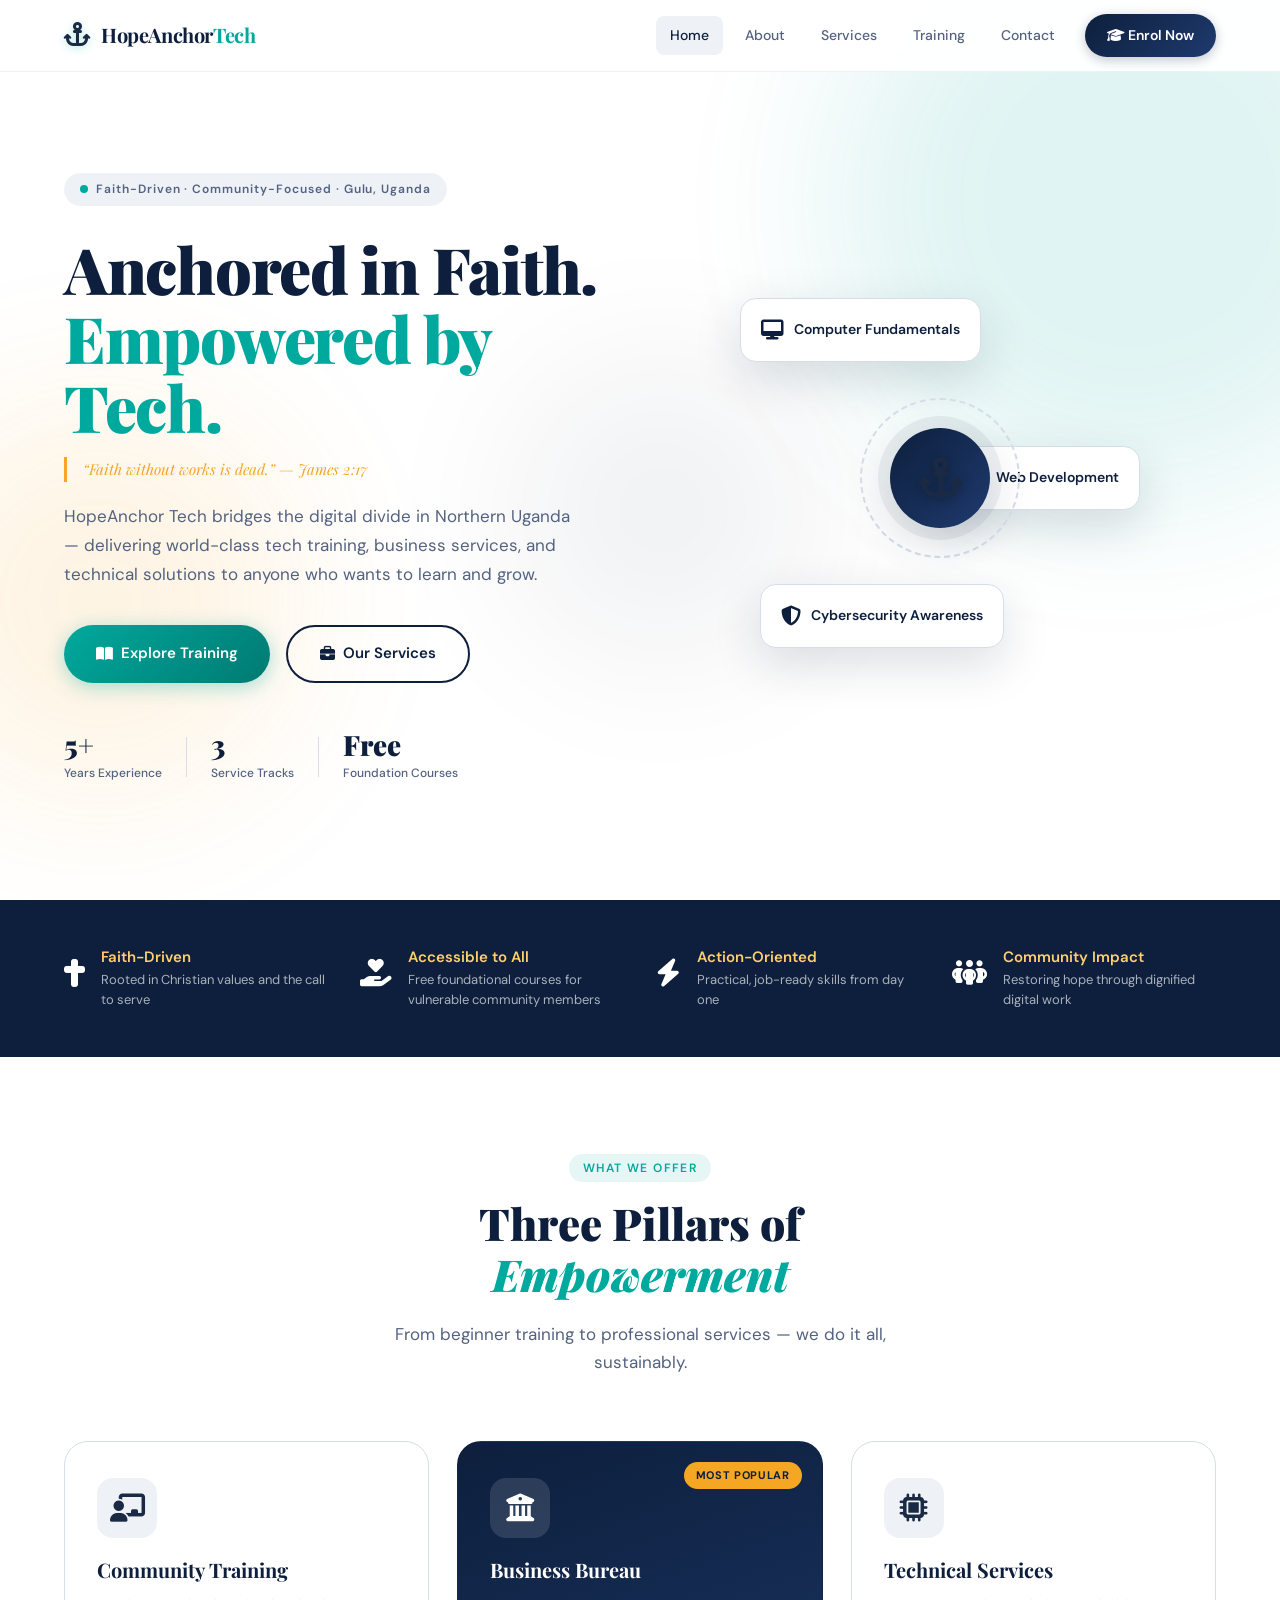
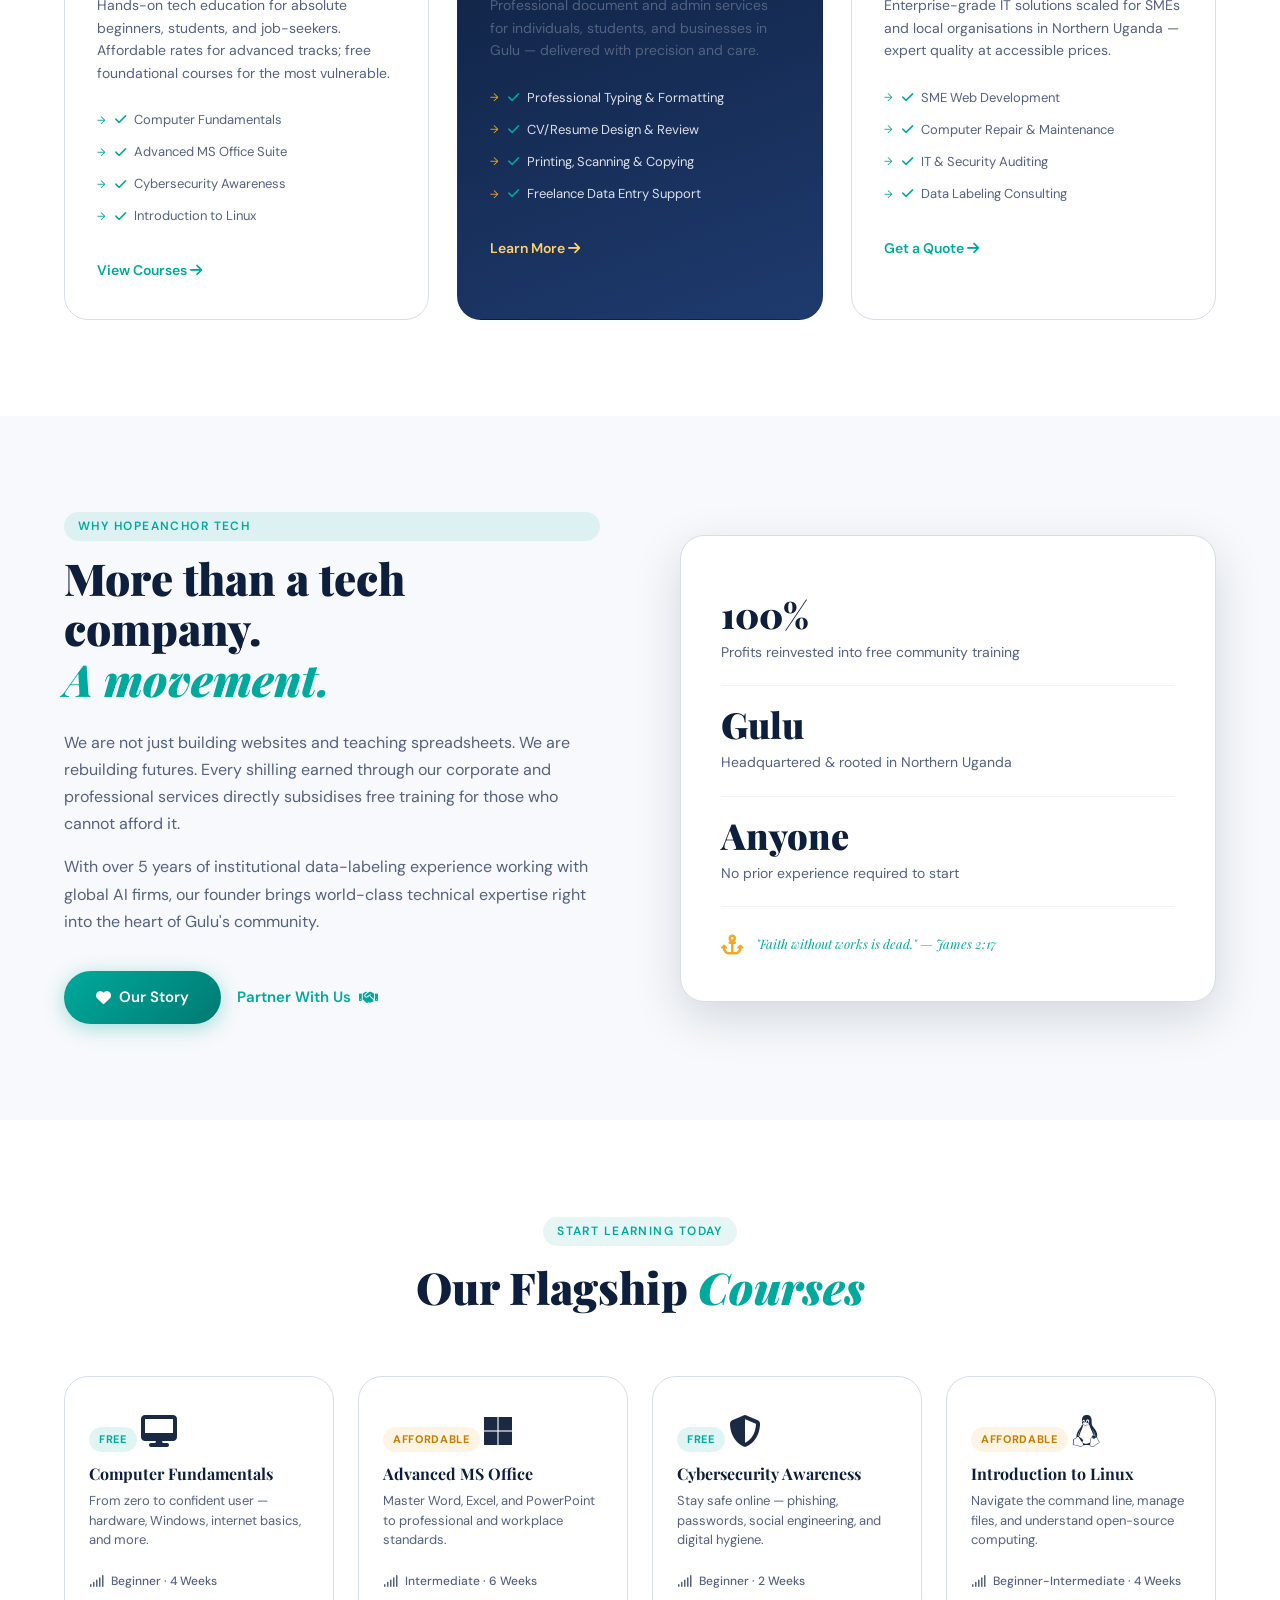
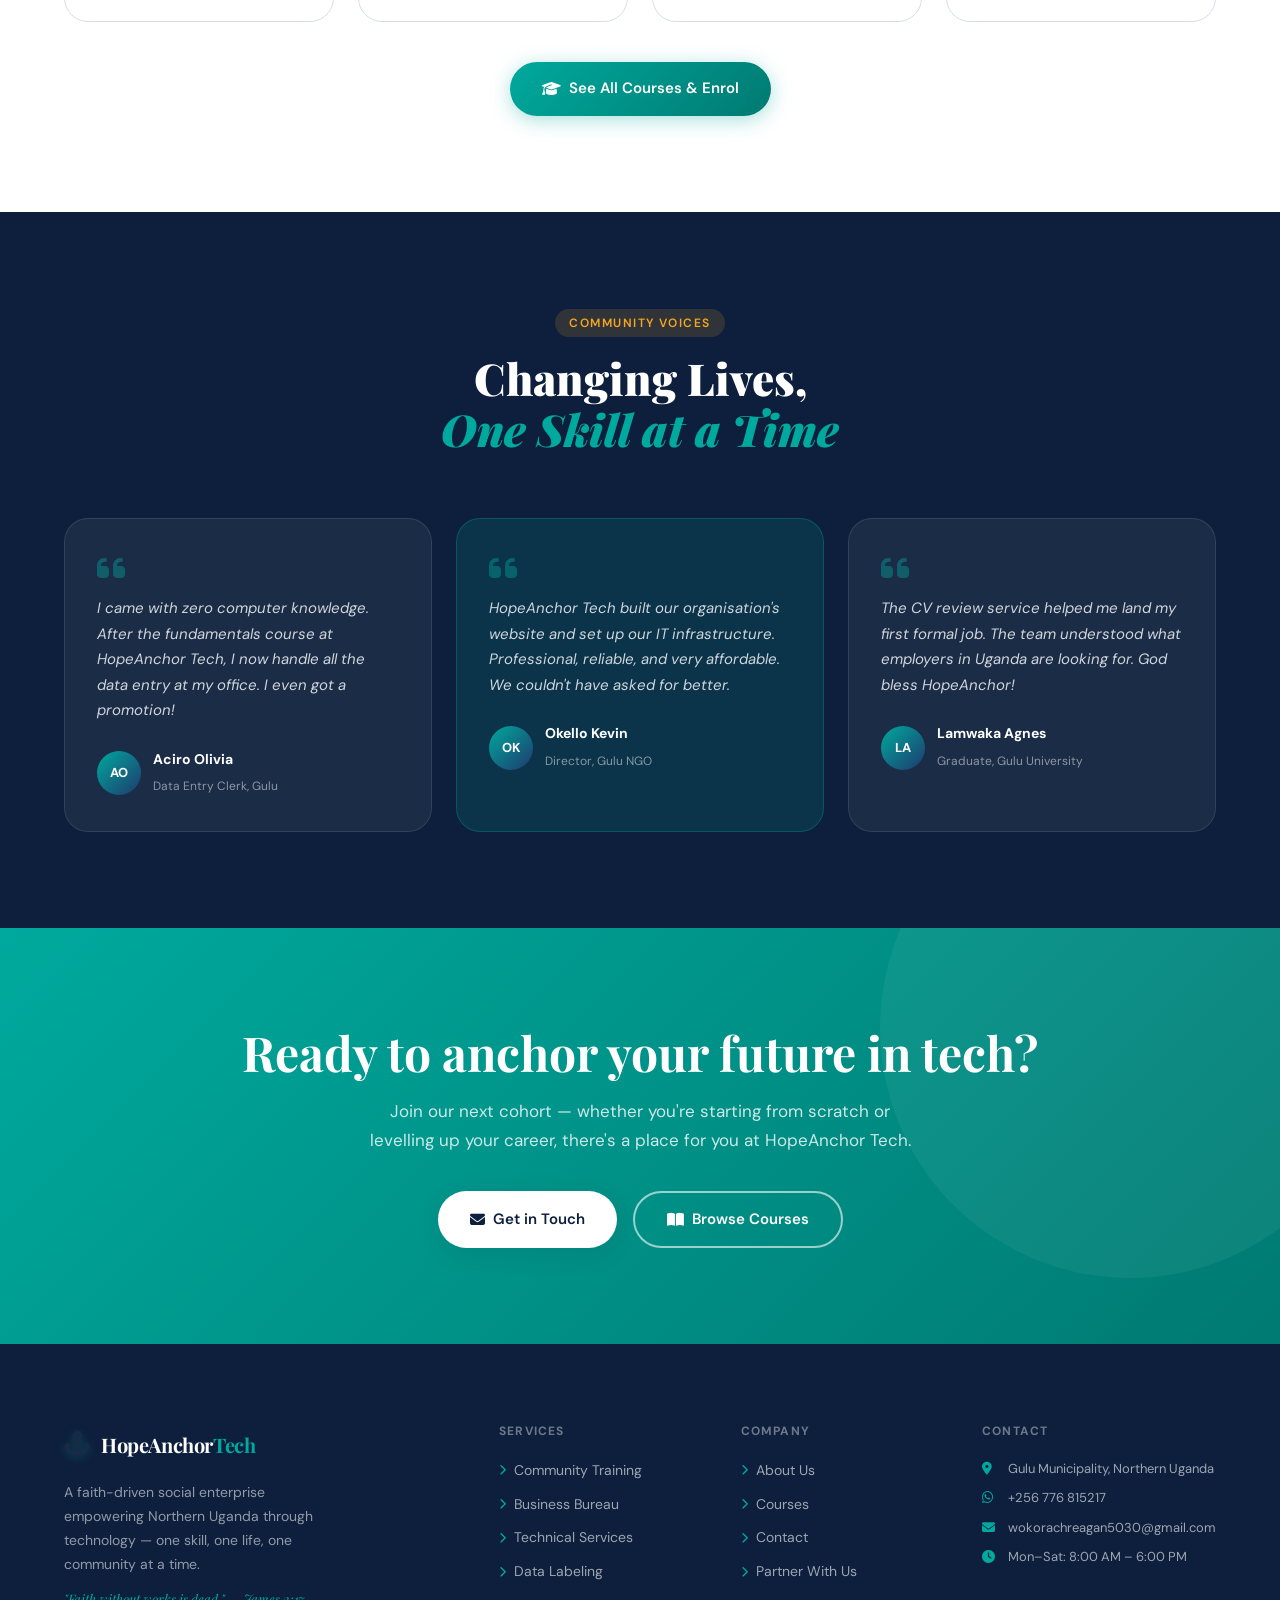
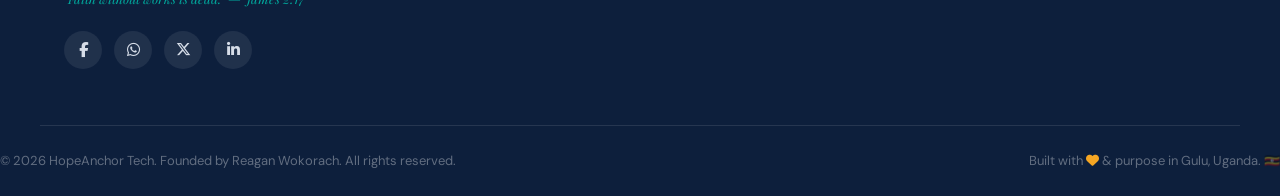
==== index.html @ ab6afd74 "Minor fixes" ====
<!DOCTYPE html>
<html lang="en">
<head>
  <meta charset="UTF-8" />
  <meta name="viewport" content="width=device-width, initial-scale=1.0" />
  <title>HopeAnchor Tech — Empowering Gulu Through Technology</title>
  <meta name="description" content="HopeAnchor Tech is a faith-driven social enterprise in Gulu, Uganda, providing affordable tech training, business bureau services, and technical solutions to empower the community." />
  <link rel="icon" type="image/svg+xml" href="favicon.svg" />
  <link rel="canonical" href="https://hopeanchortech.netlify.app/" />
  <meta property="og:type" content="website" />
  <meta property="og:url" content="https://hopeanchortech.netlify.app/" />
  <meta property="og:title" content="HopeAnchor Tech — Empowering Gulu Through Technology" />
  <meta property="og:description" content="HopeAnchor Tech is a faith-driven social enterprise in Gulu, Uganda, providing tech training, business services, and technical solutions to empower the community." />
  <meta property="og:site_name" content="HopeAnchor Tech" />
  <meta property="og:locale" content="en_UG" />
  <meta name="twitter:card" content="summary" />
  <meta name="twitter:title" content="HopeAnchor Tech — Empowering Gulu Through Technology" />
  <meta name="twitter:description" content="HopeAnchor Tech is a faith-driven social enterprise in Gulu, Uganda, providing tech training, business services, and technical solutions to empower the community." />
  <meta name="theme-color" content="#0D1F3C" />
  <link rel="preconnect" href="https://fonts.googleapis.com" />
  <link rel="preconnect" href="https://fonts.gstatic.com" crossorigin />
  <link href="https://fonts.googleapis.com/css2?family=Playfair+Display:wght@700;900&family=DM+Sans:ital,wght@0,300;0,400;0,500;0,600;1,400&display=swap" rel="stylesheet" />
  <link rel="stylesheet" href="https://cdnjs.cloudflare.com/ajax/libs/font-awesome/6.5.0/css/all.min.css" crossorigin="anonymous" />
  <link rel="stylesheet" href="style.css" />
</head>
<body>

  <!-- ============ NAVBAR ============ -->
  <header class="navbar" id="navbar">
    <div class="nav-container">
      <a href="index.html" class="nav-logo">
        <span class="logo-anchor"><i class="fa-solid fa-anchor"></i></span>
        <span class="logo-text">HopeAnchor<span class="logo-accent">Tech</span></span>
      </a>
      <nav class="nav-links" id="navLinks">
        <a href="index.html" class="nav-link active">Home</a>
        <a href="about.html" class="nav-link">About</a>
        <a href="services.html" class="nav-link">Services</a>
        <a href="training.html" class="nav-link">Training</a>
        <a href="contact.html" class="nav-link">Contact</a>
        <a href="contact.html" class="nav-cta"><i class="fa-solid fa-graduation-cap"></i> Enrol Now</a>
      </nav>
      <button class="nav-toggle" id="navToggle" aria-label="Toggle menu">
        <span></span><span></span><span></span>
      </button>
    </div>
  </header>

  <!-- ============ HERO ============ -->
  <section class="hero" id="home">
    <div class="hero-bg-shapes">
      <div class="shape shape-1"></div>
      <div class="shape shape-2"></div>
      <div class="shape shape-3"></div>
    </div>
    <div class="hero-content">
      <div class="hero-badge">
        <span class="badge-dot"></span>
        Faith-Driven · Community-Focused · Gulu, Uganda
      </div>
      <h1 class="hero-title">
        <span class="title-line">Anchored in Faith.</span>
        <span class="title-line accent-line">Empowered by Tech.</span>
      </h1>
      <p class="hero-verse">&ldquo;Faith without works is dead.&rdquo; — James 2:17</p>
      <p class="hero-sub">
        HopeAnchor Tech bridges the digital divide in Northern Uganda — delivering world-class tech training, business services, and technical solutions to anyone who wants to learn and grow.
      </p>
      <div class="hero-actions">
        <a href="training.html" class="btn btn-primary"><i class="fa-solid fa-book-open"></i> Explore Training</a>
        <a href="services.html" class="btn btn-outline"><i class="fa-solid fa-briefcase"></i> Our Services</a>
      </div>
      <div class="hero-stats">
        <div class="stat"><span class="stat-num">5+</span><span class="stat-label">Years Experience</span></div>
        <div class="stat-divider"></div>
        <div class="stat"><span class="stat-num">3</span><span class="stat-label">Service Tracks</span></div>
        <div class="stat-divider"></div>
        <div class="stat"><span class="stat-num">Free</span><span class="stat-label">Foundation Courses</span></div>
      </div>
    </div>
    <div class="hero-visual">
      <div class="hero-card-stack">
        <div class="float-card fc-1">
          <span class="fc-icon"><i class="fa-solid fa-desktop"></i></span>
          <span class="fc-text">Computer Fundamentals</span>
        </div>
        <div class="float-card fc-2">
          <span class="fc-icon"><i class="fa-solid fa-code"></i></span>
          <span class="fc-text">Web Development</span>
        </div>
        <div class="float-card fc-3">
          <span class="fc-icon"><i class="fa-solid fa-shield-halved"></i></span>
          <span class="fc-text">Cybersecurity Awareness</span>
        </div>
        <div class="hero-orbit">
          <div class="orbit-ring"></div>
          <div class="orbit-core">
            <span class="orbit-anchor"><i class="fa-solid fa-anchor"></i></span>
          </div>
        </div>
      </div>
    </div>
  </section>

  <!-- ============ MISSION STRIP ============ -->
  <section class="mission-strip">
    <div class="container">
      <div class="mission-grid">
        <div class="mission-item">
          <span class="mi-icon"><i class="fa-solid fa-cross"></i></span>
          <div>
            <h4>Faith-Driven</h4>
            <p>Rooted in Christian values and the call to serve</p>
          </div>
        </div>
        <div class="mission-item">
          <span class="mi-icon"><i class="fa-solid fa-hand-holding-heart"></i></span>
          <div>
            <h4>Accessible to All</h4>
            <p>Free foundational courses for vulnerable community members</p>
          </div>
        </div>
        <div class="mission-item">
          <span class="mi-icon"><i class="fa-solid fa-bolt"></i></span>
          <div>
            <h4>Action-Oriented</h4>
            <p>Practical, job-ready skills from day one</p>
          </div>
        </div>
        <div class="mission-item">
          <span class="mi-icon"><i class="fa-solid fa-people-group"></i></span>
          <div>
            <h4>Community Impact</h4>
            <p>Restoring hope through dignified digital work</p>
          </div>
        </div>
      </div>
    </div>
  </section>

  <!-- ============ SERVICES OVERVIEW ============ -->
  <section class="section services-overview" id="services">
    <div class="container">
      <div class="section-header">
        <span class="section-tag">What We Offer</span>
        <h2 class="section-title">Three Pillars of<br><em>Empowerment</em></h2>
        <p class="section-sub">From beginner training to professional services — we do it all, sustainably.</p>
      </div>
      <div class="pillars-grid">
        <div class="pillar-card">
          <div class="pillar-icon-wrap">
            <span class="pillar-icon"><i class="fa-solid fa-chalkboard-user"></i></span>
          </div>
          <h3>Community Training</h3>
          <p>Hands-on tech education for absolute beginners, students, and job-seekers. Affordable rates for advanced tracks; free foundational courses for the most vulnerable.</p>
          <ul class="pillar-list">
            <li><i class="fa-solid fa-check"></i> Computer Fundamentals</li>
            <li><i class="fa-solid fa-check"></i> Advanced MS Office Suite</li>
            <li><i class="fa-solid fa-check"></i> Cybersecurity Awareness</li>
            <li><i class="fa-solid fa-check"></i> Introduction to Linux</li>
          </ul>
          <a href="training.html" class="pillar-link">View Courses <i class="fa-solid fa-arrow-right"></i></a>
        </div>
        <div class="pillar-card pillar-featured">
          <div class="pillar-badge">Most Popular</div>
          <div class="pillar-icon-wrap">
            <span class="pillar-icon"><i class="fa-solid fa-building-columns"></i></span>
          </div>
          <h3>Business Bureau</h3>
          <p>Professional document and admin services for individuals, students, and businesses in Gulu — delivered with precision and care.</p>
          <ul class="pillar-list">
            <li><i class="fa-solid fa-check"></i> Professional Typing &amp; Formatting</li>
            <li><i class="fa-solid fa-check"></i> CV/Resume Design &amp; Review</li>
            <li><i class="fa-solid fa-check"></i> Printing, Scanning &amp; Copying</li>
            <li><i class="fa-solid fa-check"></i> Freelance Data Entry Support</li>
          </ul>
          <a href="services.html" class="pillar-link">Learn More <i class="fa-solid fa-arrow-right"></i></a>
        </div>
        <div class="pillar-card">
          <div class="pillar-icon-wrap">
            <span class="pillar-icon"><i class="fa-solid fa-microchip"></i></span>
          </div>
          <h3>Technical Services</h3>
          <p>Enterprise-grade IT solutions scaled for SMEs and local organisations in Northern Uganda — expert quality at accessible prices.</p>
          <ul class="pillar-list">
            <li><i class="fa-solid fa-check"></i> SME Web Development</li>
            <li><i class="fa-solid fa-check"></i> Computer Repair &amp; Maintenance</li>
            <li><i class="fa-solid fa-check"></i> IT &amp; Security Auditing</li>
            <li><i class="fa-solid fa-check"></i> Data Labeling Consulting</li>
          </ul>
          <a href="services.html" class="pillar-link">Get a Quote <i class="fa-solid fa-arrow-right"></i></a>
        </div>
      </div>
    </div>
  </section>

  <!-- ============ WHY US ============ -->
  <section class="section why-us">
    <div class="container why-grid">
      <div class="why-text">
        <span class="section-tag">Why HopeAnchor Tech</span>
        <h2 class="section-title">More than a tech company.<br><em>A movement.</em></h2>
        <p>We are not just building websites and teaching spreadsheets. We are rebuilding futures. Every shilling earned through our corporate and professional services directly subsidises free training for those who cannot afford it.</p>
        <p>With over 5 years of institutional data-labeling experience working with global AI firms, our founder brings world-class technical expertise right into the heart of Gulu's community.</p>
        <div class="why-ctas">
          <a href="about.html" class="btn btn-primary"><i class="fa-solid fa-heart"></i> Our Story</a>
          <a href="contact.html" class="btn btn-ghost">Partner With Us <i class="fa-solid fa-handshake"></i></a>
        </div>
      </div>
      <div class="why-visual">
        <div class="impact-box">
          <div class="impact-item">
            <span class="impact-num">100%</span>
            <span class="impact-desc">Profits reinvested into free community training</span>
          </div>
          <div class="impact-item">
            <span class="impact-num">Gulu</span>
            <span class="impact-desc">Headquartered &amp; rooted in Northern Uganda</span>
          </div>
          <div class="impact-item">
            <span class="impact-num">Anyone</span>
            <span class="impact-desc">No prior experience required to start</span>
          </div>
          <div class="impact-verse">
            <span><i class="fa-solid fa-anchor"></i></span>
            <em>"Faith without works is dead." — James 2:17</em>
          </div>
        </div>
      </div>
    </div>
  </section>

  <!-- ============ TRAINING TEASE ============ -->
  <section class="section training-tease">
    <div class="container">
      <div class="section-header">
        <span class="section-tag">Start Learning Today</span>
        <h2 class="section-title">Our Flagship <em>Courses</em></h2>
      </div>
      <div class="courses-row">
        <div class="course-card">
          <div class="course-tag free">Free</div>
          <span class="course-icon"><i class="fa-solid fa-desktop"></i></span>
          <h4>Computer Fundamentals</h4>
          <p>From zero to confident user — hardware, Windows, internet basics, and more.</p>
          <span class="course-level"><i class="fa-solid fa-signal"></i> Beginner · 4 Weeks</span>
        </div>
        <div class="course-card">
          <div class="course-tag paid">Affordable</div>
          <span class="course-icon"><i class="fa-brands fa-microsoft"></i></span>
          <h4>Advanced MS Office</h4>
          <p>Master Word, Excel, and PowerPoint to professional and workplace standards.</p>
          <span class="course-level"><i class="fa-solid fa-signal"></i> Intermediate · 6 Weeks</span>
        </div>
        <div class="course-card">
          <div class="course-tag free">Free</div>
          <span class="course-icon"><i class="fa-solid fa-shield-halved"></i></span>
          <h4>Cybersecurity Awareness</h4>
          <p>Stay safe online — phishing, passwords, social engineering, and digital hygiene.</p>
          <span class="course-level"><i class="fa-solid fa-signal"></i> Beginner · 2 Weeks</span>
        </div>
        <div class="course-card">
          <div class="course-tag paid">Affordable</div>
          <span class="course-icon"><i class="fa-brands fa-linux"></i></span>
          <h4>Introduction to Linux</h4>
          <p>Navigate the command line, manage files, and understand open-source computing.</p>
          <span class="course-level"><i class="fa-solid fa-signal"></i> Beginner-Intermediate · 4 Weeks</span>
        </div>
      </div>
      <div class="tease-cta">
        <a href="training.html" class="btn btn-primary"><i class="fa-solid fa-graduation-cap"></i> See All Courses &amp; Enrol</a>
      </div>
    </div>
  </section>

  <!-- ============ TESTIMONIALS ============ -->
  <section class="section testimonials">
    <div class="container">
      <div class="section-header">
        <span class="section-tag">Community Voices</span>
        <h2 class="section-title">Changing Lives,<br><em>One Skill at a Time</em></h2>
      </div>
      <div class="testi-grid">
        <div class="testi-card">
          <div class="testi-quote"><i class="fa-solid fa-quote-left"></i></div>
          <p>I came with zero computer knowledge. After the fundamentals course at HopeAnchor Tech, I now handle all the data entry at my office. I even got a promotion!</p>
          <div class="testi-author">
            <div class="testi-avatar">AO</div>
            <div>
              <strong>Aciro Olivia</strong>
              <span>Data Entry Clerk, Gulu</span>
            </div>
          </div>
        </div>
        <div class="testi-card testi-featured">
          <div class="testi-quote"><i class="fa-solid fa-quote-left"></i></div>
          <p>HopeAnchor Tech built our organisation's website and set up our IT infrastructure. Professional, reliable, and very affordable. We couldn't have asked for better.</p>
          <div class="testi-author">
            <div class="testi-avatar">OK</div>
            <div>
              <strong>Okello Kevin</strong>
              <span>Director, Gulu NGO</span>
            </div>
          </div>
        </div>
        <div class="testi-card">
          <div class="testi-quote"><i class="fa-solid fa-quote-left"></i></div>
          <p>The CV review service helped me land my first formal job. The team understood what employers in Uganda are looking for. God bless HopeAnchor!</p>
          <div class="testi-author">
            <div class="testi-avatar">LA</div>
            <div>
              <strong>Lamwaka Agnes</strong>
              <span>Graduate, Gulu University</span>
            </div>
          </div>
        </div>
      </div>
    </div>
  </section>

  <!-- ============ CTA BANNER ============ -->
  <section class="cta-banner">
    <div class="cta-bg-shape"></div>
    <div class="container cta-content">
      <h2>Ready to anchor your future in tech?</h2>
      <p>Join our next cohort — whether you're starting from scratch or levelling up your career, there's a place for you at HopeAnchor Tech.</p>
      <div class="cta-actions">
        <a href="contact.html" class="btn btn-white"><i class="fa-solid fa-envelope"></i> Get in Touch</a>
        <a href="training.html" class="btn btn-outline-white"><i class="fa-solid fa-book-open"></i> Browse Courses</a>
      </div>
    </div>
  </section>

  <!-- ============ FOOTER ============ -->
  <footer class="footer">
    <div class="container footer-grid">
      <div class="footer-brand">
        <a href="index.html" class="nav-logo footer-logo">
          <span class="logo-anchor"><i class="fa-solid fa-anchor"></i></span>
          <span class="logo-text">HopeAnchor<span class="logo-accent">Tech</span></span>
        </a>
        <p>A faith-driven social enterprise empowering Northern Uganda through technology — one skill, one life, one community at a time.</p>
        <p class="footer-verse"><em>"Faith without works is dead." — James 2:17</em></p>
        <div class="footer-socials">
          <a href="#" aria-label="Facebook"><i class="fa-brands fa-facebook-f"></i></a>
          <a href="#" aria-label="WhatsApp"><i class="fa-brands fa-whatsapp"></i></a>
          <a href="#" aria-label="Twitter / X"><i class="fa-brands fa-x-twitter"></i></a>
          <a href="#" aria-label="LinkedIn"><i class="fa-brands fa-linkedin-in"></i></a>
        </div>
      </div>
      <div class="footer-col">
        <h5>Services</h5>
        <ul>
          <li><a href="training.html"><i class="fa-solid fa-chevron-right"></i> Community Training</a></li>
          <li><a href="services.html"><i class="fa-solid fa-chevron-right"></i> Business Bureau</a></li>
          <li><a href="services.html"><i class="fa-solid fa-chevron-right"></i> Technical Services</a></li>
          <li><a href="services.html"><i class="fa-solid fa-chevron-right"></i> Data Labeling</a></li>
        </ul>
      </div>
      <div class="footer-col">
        <h5>Company</h5>
        <ul>
          <li><a href="about.html"><i class="fa-solid fa-chevron-right"></i> About Us</a></li>
          <li><a href="training.html"><i class="fa-solid fa-chevron-right"></i> Courses</a></li>
          <li><a href="contact.html"><i class="fa-solid fa-chevron-right"></i> Contact</a></li>
          <li><a href="contact.html"><i class="fa-solid fa-chevron-right"></i> Partner With Us</a></li>
        </ul>
      </div>
      <div class="footer-col">
        <h5>Contact</h5>
        <ul class="footer-contact">
          <li><i class="fa-solid fa-location-dot"></i> Gulu Municipality, Northern Uganda</li>
          <li><i class="fa-brands fa-whatsapp"></i> +256 776 815217</li>
          <li><i class="fa-solid fa-envelope"></i> wokorachreagan5030@gmail.com</li>
          <li><i class="fa-solid fa-clock"></i> Mon–Sat: 8:00 AM – 6:00 PM</li>
        </ul>
      </div>
    </div>
    <div class="footer-bottom">
      <p>© 2026 HopeAnchor Tech. Founded by Reagan Wokorach. All rights reserved.</p>
      <p>Built with <i class="fa-solid fa-heart" style="color:var(--gold)"></i> &amp; purpose in Gulu, Uganda. 🇺🇬</p>
    </div>
  </footer>

  <script src="script.js"></script>
</body>
</html>
---- style.css ----
/* =========================================================
   HOPEANCHOR TECH — style.css
   Deep Navy Anchor + Gold Hope palette
   Font: Playfair Display (headings) + DM Sans (body)
   ========================================================= */

/* ---- CSS VARIABLES ---- */
:root {
  --navy:      #0D1F3C;
  --navy-mid:  #162D55;
  --navy-soft: #1E3A6E;
  --blue:      #2255A4;
  --teal:      #00A99D;
  --teal-light:#00CFC3;
  --gold:      #F5A623;
  --gold-light:#FFD06B;
  --white:     #FFFFFF;
  --off-white: #F7F9FC;
  --grey-100:  #EEF2F7;
  --grey-200:  #D6DDE8;
  --grey-400:  #8A99B0;
  --grey-700:  #3E5070;
  --text:      #1A2A45;
  --text-light:#536280;

  --font-display: 'Playfair Display', Georgia, serif;
  --font-body:    'DM Sans', system-ui, sans-serif;

  --radius-sm: 8px;
  --radius-md: 16px;
  --radius-lg: 24px;
  --radius-xl: 40px;

  --shadow-sm:  0 2px 8px rgba(13,31,60,.07);
  --shadow-md:  0 6px 24px rgba(13,31,60,.10);
  --shadow-lg:  0 16px 48px rgba(13,31,60,.15);
  --shadow-xl:  0 32px 80px rgba(13,31,60,.18);

  --transition: 0.28s cubic-bezier(.4,0,.2,1);
  --nav-h: 72px;
}

/* ---- RESET & BASE ---- */
*, *::before, *::after { box-sizing: border-box; margin: 0; padding: 0; }

html {
  scroll-behavior: smooth;
  -webkit-text-size-adjust: 100%;
}

body {
  font-family: var(--font-body);
  font-size: 16px;
  line-height: 1.7;
  color: var(--text);
  background: var(--white);
  overflow-x: hidden;
}

img { max-width: 100%; display: block; }
a { color: inherit; text-decoration: none; }
ul { list-style: none; }
button { cursor: pointer; border: none; background: none; }

/* ---- TYPOGRAPHY ---- */
h1, h2, h3, h4, h5, h6 {
  font-family: var(--font-display);
  font-weight: 700;
  line-height: 1.2;
  color: var(--navy);
}

em { font-style: italic; color: var(--teal); }

/* ---- CONTAINER ---- */
.container {
  width: 100%;
  max-width: 1200px;
  margin: 0 auto;
  padding: 0 24px;
}

/* ---- SECTION ---- */
.section {
  padding: 96px 0;
}

.section-header {
  text-align: center;
  max-width: 640px;
  margin: 0 auto 64px;
}

.section-tag {
  display: inline-block;
  font-family: var(--font-body);
  font-size: 12px;
  font-weight: 600;
  letter-spacing: 0.12em;
  text-transform: uppercase;
  color: var(--teal);
  background: rgba(0,169,157,.1);
  padding: 4px 14px;
  border-radius: 99px;
  margin-bottom: 16px;
}

.section-title {
  font-size: clamp(28px, 4vw, 44px);
  font-weight: 900;
  line-height: 1.15;
  margin-bottom: 20px;
}

.section-sub {
  color: var(--text-light);
  font-size: 17px;
  max-width: 520px;
  margin: 0 auto;
}

/* ---- BUTTONS ---- */
.btn {
  display: inline-flex;
  align-items: center;
  justify-content: center;
  gap: 8px;
  font-family: var(--font-body);
  font-size: 15px;
  font-weight: 600;
  border-radius: var(--radius-xl);
  padding: 14px 32px;
  transition: var(--transition);
  white-space: nowrap;
  cursor: pointer;
}

.btn-primary {
  background: linear-gradient(135deg, var(--teal), #007A72);
  color: var(--white);
  box-shadow: 0 4px 20px rgba(0,169,157,.35);
}
.btn-primary:hover {
  transform: translateY(-2px);
  box-shadow: 0 8px 30px rgba(0,169,157,.45);
  background: linear-gradient(135deg, var(--teal-light), var(--teal));
}

.btn-outline {
  border: 2px solid var(--navy);
  color: var(--navy);
  background: transparent;
}
.btn-outline:hover {
  background: var(--navy);
  color: var(--white);
  transform: translateY(-2px);
}

.btn-ghost {
  color: var(--teal);
  font-weight: 600;
  padding-left: 0;
  padding-right: 0;
}
.btn-ghost:hover { color: var(--navy); }

.btn-white {
  background: var(--white);
  color: var(--navy);
  box-shadow: var(--shadow-md);
}
.btn-white:hover {
  transform: translateY(-2px);
  box-shadow: var(--shadow-lg);
}

.btn-outline-white {
  border: 2px solid rgba(255,255,255,.6);
  color: var(--white);
  background: transparent;
}
.btn-outline-white:hover {
  background: rgba(255,255,255,.15);
  border-color: white;
}

.btn-full { width: 100%; }

/* ============================================================
   NAVBAR
   ============================================================ */
.navbar {
  position: fixed;
  top: 0;
  left: 0;
  width: 100%;
  z-index: 1000;
  height: var(--nav-h);
  display: flex;
  align-items: center;
  background: rgba(255,255,255,.95);
  backdrop-filter: blur(12px);
  -webkit-backdrop-filter: blur(12px);
  border-bottom: 1px solid var(--grey-100);
  transition: box-shadow var(--transition);
}

.navbar.scrolled {
  box-shadow: var(--shadow-md);
}

.nav-container {
  width: 100%;
  max-width: 1200px;
  margin: 0 auto;
  padding: 0 24px;
  display: flex;
  align-items: center;
  justify-content: space-between;
}

.nav-logo {
  display: flex;
  align-items: center;
  gap: 10px;
  text-decoration: none;
}

.logo-anchor {
  font-size: 24px;
  filter: drop-shadow(0 2px 4px rgba(0,169,157,.3));
}

.logo-text {
  font-family: var(--font-display);
  font-size: 20px;
  font-weight: 700;
  color: var(--navy);
  letter-spacing: -0.02em;
}

.logo-accent { color: var(--teal); }

.nav-links {
  display: flex;
  align-items: center;
  gap: 8px;
}

.nav-link {
  font-size: 14px;
  font-weight: 500;
  color: var(--text-light);
  padding: 8px 14px;
  border-radius: var(--radius-sm);
  transition: var(--transition);
}
.nav-link:hover, .nav-link.active {
  color: var(--navy);
  background: var(--grey-100);
}

.nav-cta {
  font-size: 14px;
  font-weight: 600;
  color: var(--white);
  background: linear-gradient(135deg, var(--navy), var(--navy-soft));
  padding: 10px 22px;
  border-radius: var(--radius-xl);
  margin-left: 8px;
  transition: var(--transition);
  box-shadow: 0 3px 12px rgba(13,31,60,.25);
}
.nav-cta:hover {
  background: linear-gradient(135deg, var(--navy-soft), var(--blue));
  transform: translateY(-1px);
  box-shadow: 0 6px 20px rgba(13,31,60,.3);
}

.nav-toggle {
  display: none;
  flex-direction: column;
  gap: 5px;
  padding: 8px;
  border-radius: var(--radius-sm);
}
.nav-toggle span {
  display: block;
  width: 24px;
  height: 2px;
  background: var(--navy);
  border-radius: 2px;
  transition: var(--transition);
}
.nav-toggle.open span:nth-child(1) { transform: translateY(7px) rotate(45deg); }
.nav-toggle.open span:nth-child(2) { opacity: 0; transform: scaleX(0); }
.nav-toggle.open span:nth-child(3) { transform: translateY(-7px) rotate(-45deg); }

/* ============================================================
   HERO
   ============================================================ */
.hero {
  min-height: 100vh;
  display: grid;
  grid-template-columns: 1fr 1fr;
  align-items: center;
  gap: 48px;
  padding: calc(var(--nav-h) + 64px) 0 80px;
  max-width: 1200px;
  margin: 0 auto;
  padding-left: 24px;
  padding-right: 24px;
  position: relative;
}

.hero-bg-shapes {
  position: fixed;
  inset: 0;
  pointer-events: none;
  z-index: -1;
  overflow: hidden;
}

.shape {
  position: absolute;
  border-radius: 50%;
  filter: blur(80px);
  opacity: 0.12;
}
.shape-1 {
  width: 600px; height: 600px;
  background: var(--teal);
  top: -100px; right: -150px;
}
.shape-2 {
  width: 400px; height: 400px;
  background: var(--gold);
  bottom: 100px; left: -100px;
}
.shape-3 {
  width: 300px; height: 300px;
  background: var(--navy);
  top: 40%; left: 40%;
  opacity: 0.06;
}

.hero-badge {
  display: inline-flex;
  align-items: center;
  gap: 8px;
  font-size: 12px;
  font-weight: 600;
  letter-spacing: 0.08em;
  color: var(--text-light);
  background: var(--grey-100);
  padding: 6px 16px;
  border-radius: 99px;
  margin-bottom: 28px;
}

.badge-dot {
  width: 8px;
  height: 8px;
  background: var(--teal);
  border-radius: 50%;
  animation: pulse 2s infinite;
}

@keyframes pulse {
  0%, 100% { opacity: 1; transform: scale(1); }
  50% { opacity: 0.5; transform: scale(0.85); }
}

.hero-title {
  font-size: clamp(36px, 5vw, 64px);
  font-weight: 900;
  line-height: 1.08;
  letter-spacing: -0.02em;
  margin-bottom: 16px;
}

.title-line { display: block; }
.accent-line { color: var(--teal); }

.hero-verse {
  font-family: var(--font-display);
  font-style: italic;
  font-size: 15px;
  color: var(--gold);
  margin-bottom: 20px;
  padding-left: 16px;
  border-left: 3px solid var(--gold);
}

.hero-sub {
  font-size: 17px;
  color: var(--text-light);
  line-height: 1.7;
  margin-bottom: 36px;
  max-width: 520px;
}

.hero-actions {
  display: flex;
  gap: 16px;
  flex-wrap: wrap;
  margin-bottom: 48px;
}

.hero-stats {
  display: flex;
  align-items: center;
  gap: 24px;
}

.stat { display: flex; flex-direction: column; }
.stat-num {
  font-family: var(--font-display);
  font-size: 28px;
  font-weight: 900;
  color: var(--navy);
  line-height: 1;
}
.stat-label {
  font-size: 12px;
  color: var(--text-light);
  font-weight: 500;
  margin-top: 4px;
}
.stat-divider {
  width: 1px;
  height: 40px;
  background: var(--grey-200);
}

/* Hero visual */
.hero-visual {
  display: flex;
  justify-content: center;
  align-items: center;
}

.hero-card-stack {
  position: relative;
  width: 400px;
  height: 400px;
}

.float-card {
  position: absolute;
  display: flex;
  align-items: center;
  gap: 10px;
  background: var(--white);
  border: 1px solid var(--grey-200);
  padding: 14px 20px;
  border-radius: var(--radius-md);
  box-shadow: var(--shadow-lg);
  font-size: 14px;
  font-weight: 600;
  color: var(--navy);
  white-space: nowrap;
  animation: float 4s ease-in-out infinite;
}
.fc-icon { font-size: 20px; }
.fc-1 { top: 20px;  left: 0;   animation-delay: 0s; }
.fc-2 { top: 50%;   right: 0;  transform: translateY(-50%); animation-delay: 1.3s; }
.fc-3 { bottom: 30px; left: 20px; animation-delay: 2.6s; }

@keyframes float {
  0%, 100% { transform: translateY(0); }
  50% { transform: translateY(-10px); }
}
.fc-2 {
  animation: float2 4s ease-in-out infinite;
  animation-delay: 1.3s;
}
@keyframes float2 {
  0%, 100% { transform: translateY(-50%); }
  50% { transform: translateY(calc(-50% - 10px)); }
}

.hero-orbit {
  position: absolute;
  top: 50%; left: 50%;
  transform: translate(-50%, -50%);
}

.orbit-ring {
  width: 160px;
  height: 160px;
  border: 2px dashed var(--grey-200);
  border-radius: 50%;
  animation: spin 20s linear infinite;
}

@keyframes spin { to { transform: rotate(360deg); } }

.orbit-core {
  position: absolute;
  top: 50%; left: 50%;
  transform: translate(-50%, -50%);
  width: 100px;
  height: 100px;
  background: linear-gradient(135deg, var(--navy), var(--navy-soft));
  border-radius: 50%;
  display: flex;
  align-items: center;
  justify-content: center;
  box-shadow: 0 0 0 12px rgba(13,31,60,.06), var(--shadow-lg);
}

.orbit-anchor {
  font-size: 40px;
  filter: drop-shadow(0 2px 6px rgba(0,0,0,.3));
}

/* ============================================================
   MISSION STRIP
   ============================================================ */
.mission-strip {
  background: var(--navy);
  padding: 48px 0;
}

.mission-grid {
  display: grid;
  grid-template-columns: repeat(4, 1fr);
  gap: 32px;
}

.mission-item {
  display: flex;
  align-items: flex-start;
  gap: 16px;
  color: var(--white);
}

.mi-icon {
  font-size: 28px;
  flex-shrink: 0;
  margin-top: 2px;
}

.mission-item h4 {
  font-family: var(--font-body);
  font-size: 15px;
  font-weight: 600;
  color: var(--gold-light);
  margin-bottom: 4px;
}

.mission-item p {
  font-size: 13px;
  color: rgba(255,255,255,.65);
  line-height: 1.5;
}

/* ============================================================
   PILLARS / SERVICE CARDS
   ============================================================ */
.pillars-grid {
  display: grid;
  grid-template-columns: repeat(3, 1fr);
  gap: 28px;
}

.pillar-card {
  background: var(--white);
  border: 1px solid var(--grey-200);
  border-radius: var(--radius-lg);
  padding: 36px 32px;
  transition: var(--transition);
  position: relative;
  overflow: hidden;
}

.pillar-card::before {
  content: '';
  position: absolute;
  bottom: 0; left: 0; right: 0;
  height: 3px;
  background: linear-gradient(90deg, var(--teal), var(--teal-light));
  transform: scaleX(0);
  transition: var(--transition);
}

.pillar-card:hover {
  transform: translateY(-6px);
  box-shadow: var(--shadow-xl);
  border-color: transparent;
}
.pillar-card:hover::before { transform: scaleX(1); }

.pillar-featured {
  background: linear-gradient(160deg, var(--navy) 0%, var(--navy-soft) 100%);
  border-color: transparent;
  color: var(--white);
}
.pillar-featured::before {
  background: linear-gradient(90deg, var(--gold), var(--gold-light));
}
.pillar-featured h3 { color: var(--white); }
.pillar-featured p { color: rgba(255,255,255,.75); }
.pillar-featured .pillar-list li { color: rgba(255,255,255,.85); }
.pillar-featured .pillar-list li::before { color: var(--gold); }

.pillar-badge {
  position: absolute;
  top: 20px; right: 20px;
  background: var(--gold);
  color: var(--navy);
  font-size: 11px;
  font-weight: 700;
  letter-spacing: 0.06em;
  padding: 4px 12px;
  border-radius: 99px;
  text-transform: uppercase;
}

.pillar-icon-wrap {
  width: 60px;
  height: 60px;
  background: var(--grey-100);
  border-radius: var(--radius-md);
  display: flex;
  align-items: center;
  justify-content: center;
  margin-bottom: 20px;
  font-size: 28px;
}
.pillar-featured .pillar-icon-wrap {
  background: rgba(255,255,255,.12);
}

.pillar-card h3 {
  font-size: 20px;
  margin-bottom: 12px;
}

.pillar-card p {
  font-size: 14px;
  color: var(--text-light);
  margin-bottom: 20px;
  line-height: 1.6;
}

.pillar-list {
  margin-bottom: 24px;
}
.pillar-list li {
  font-size: 13px;
  color: var(--text-light);
  padding: 5px 0;
  padding-left: 18px;
  position: relative;
}
.pillar-list li::before {
  content: '→';
  position: absolute;
  left: 0;
  color: var(--teal);
  font-size: 11px;
}

.pillar-link {
  font-size: 14px;
  font-weight: 600;
  color: var(--teal);
  transition: var(--transition);
}
.pillar-featured .pillar-link { color: var(--gold-light); }
.pillar-link:hover { gap: 4px; }

/* ============================================================
   WHY US
   ============================================================ */
.why-us {
  background: var(--off-white);
}

.why-grid {
  display: grid;
  grid-template-columns: 1fr 1fr;
  gap: 80px;
  align-items: center;
}

.why-text .section-tag { display: block; margin-bottom: 12px; }
.why-text .section-title { margin-bottom: 24px; }
.why-text p { color: var(--text-light); margin-bottom: 16px; font-size: 16px; }
.why-ctas { display: flex; gap: 16px; margin-top: 36px; flex-wrap: wrap; }

.impact-box {
  background: var(--white);
  border-radius: var(--radius-lg);
  padding: 40px;
  box-shadow: var(--shadow-lg);
  border: 1px solid var(--grey-200);
}

.impact-item {
  padding: 20px 0;
  border-bottom: 1px solid var(--grey-100);
}
.impact-item:last-of-type { border-bottom: none; }

.impact-num {
  display: block;
  font-family: var(--font-display);
  font-size: 36px;
  font-weight: 900;
  color: var(--navy);
  line-height: 1;
  margin-bottom: 6px;
}

.impact-desc {
  font-size: 14px;
  color: var(--text-light);
}

.impact-verse {
  display: flex;
  align-items: center;
  gap: 12px;
  padding-top: 20px;
  font-size: 13px;
  color: var(--gold);
  font-style: italic;
  font-family: var(--font-display);
}
.impact-verse span { font-size: 20px; }

/* ============================================================
   COURSE CARDS (tease)
   ============================================================ */
.courses-row {
  display: grid;
  grid-template-columns: repeat(4, 1fr);
  gap: 24px;
  margin-bottom: 40px;
}

.course-card {
  background: var(--white);
  border: 1px solid var(--grey-200);
  border-radius: var(--radius-lg);
  padding: 28px 24px;
  transition: var(--transition);
  position: relative;
}
.course-card:hover {
  transform: translateY(-4px);
  box-shadow: var(--shadow-lg);
  border-color: var(--teal);
}

.course-icon { font-size: 32px; margin-bottom: 12px; }
.course-card h4 { font-size: 16px; margin-bottom: 8px; }
.course-card p { font-size: 13px; color: var(--text-light); margin-bottom: 16px; line-height: 1.5; }

.course-level {
  font-size: 12px;
  color: var(--text-light);
  font-weight: 500;
}

.course-tag {
  display: inline-block;
  font-size: 11px;
  font-weight: 700;
  padding: 3px 10px;
  border-radius: 99px;
  margin-bottom: 12px;
  text-transform: uppercase;
  letter-spacing: 0.06em;
}
.course-tag.free {
  background: rgba(0,169,157,.12);
  color: var(--teal);
}
.course-tag.paid {
  background: rgba(245,166,35,.12);
  color: #C47D00;
}

.tease-cta { text-align: center; }

/* ============================================================
   TESTIMONIALS
   ============================================================ */
.testimonials { background: var(--navy); }
.testimonials .section-tag {
  background: rgba(245,166,35,.15);
  color: var(--gold);
}
.testimonials .section-title { color: var(--white); }

.testi-grid {
  display: grid;
  grid-template-columns: repeat(3, 1fr);
  gap: 24px;
}

.testi-card {
  background: rgba(255,255,255,.06);
  border: 1px solid rgba(255,255,255,.1);
  border-radius: var(--radius-lg);
  padding: 32px;
  transition: var(--transition);
  position: relative;
}
.testi-card:hover {
  background: rgba(255,255,255,.1);
  transform: translateY(-4px);
}

.testi-featured {
  background: rgba(0,169,157,.15);
  border-color: rgba(0,169,157,.3);
}

.testi-quote {
  font-family: var(--font-display);
  font-size: 72px;
  line-height: 0.6;
  color: var(--teal);
  opacity: 0.4;
  margin-bottom: 16px;
}

.testi-card > p {
  font-size: 15px;
  color: rgba(255,255,255,.8);
  line-height: 1.7;
  margin-bottom: 24px;
  font-style: italic;
}

.testi-author {
  display: flex;
  align-items: center;
  gap: 12px;
}

.testi-avatar {
  width: 44px;
  height: 44px;
  background: linear-gradient(135deg, var(--teal), var(--navy-soft));
  border-radius: 50%;
  display: flex;
  align-items: center;
  justify-content: center;
  font-size: 13px;
  font-weight: 700;
  color: white;
  flex-shrink: 0;
}

.testi-author strong { display: block; color: white; font-size: 14px; font-family: var(--font-body); }
.testi-author span { font-size: 12px; color: rgba(255,255,255,.5); }

/* ============================================================
   CTA BANNER
   ============================================================ */
.cta-banner {
  background: linear-gradient(135deg, var(--teal) 0%, #007A72 100%);
  padding: 96px 0;
  position: relative;
  overflow: hidden;
}

.cta-bg-shape {
  position: absolute;
  width: 500px;
  height: 500px;
  background: rgba(255,255,255,.05);
  border-radius: 50%;
  right: -100px;
  top: -150px;
}

.cta-content {
  position: relative;
  text-align: center;
}

.cta-content h2 {
  font-size: clamp(28px, 4vw, 48px);
  color: var(--white);
  margin-bottom: 16px;
}

.cta-content p {
  font-size: 17px;
  color: rgba(255,255,255,.8);
  max-width: 560px;
  margin: 0 auto 36px;
}

.cta-actions {
  display: flex;
  justify-content: center;
  gap: 16px;
  flex-wrap: wrap;
}

/* ============================================================
   PAGE HERO (inner pages)
   ============================================================ */
.page-hero {
  background: linear-gradient(160deg, var(--navy) 0%, var(--navy-soft) 100%);
  padding: calc(var(--nav-h) + 80px) 0 80px;
  position: relative;
  overflow: hidden;
  text-align: center;
}

.page-hero-shapes {
  position: absolute;
  inset: 0;
  pointer-events: none;
}

.ph-shape {
  position: absolute;
  border-radius: 50%;
  filter: blur(60px);
}
.ph-s1 {
  width: 400px; height: 400px;
  background: var(--teal);
  opacity: 0.12;
  top: -100px; right: -80px;
}
.ph-s2 {
  width: 300px; height: 300px;
  background: var(--gold);
  opacity: 0.08;
  bottom: -50px; left: -80px;
}

.page-hero .section-tag {
  background: rgba(255,255,255,.1);
  color: rgba(255,255,255,.75);
}

.page-hero-title {
  font-size: clamp(32px, 5vw, 60px);
  color: var(--white);
  margin: 12px 0 20px;
  position: relative;
}
.page-hero-title em { color: var(--gold-light); }

.page-hero p {
  font-size: 17px;
  color: rgba(255,255,255,.7);
  max-width: 560px;
  margin: 0 auto;
  position: relative;
}

/* ============================================================
   FOOTER
   ============================================================ */
.footer {
  background: var(--navy);
  padding: 80px 0 0;
}

.footer-grid {
  display: grid;
  grid-template-columns: 2fr 1fr 1fr 1fr;
  gap: 48px;
  padding-bottom: 56px;
  border-bottom: 1px solid rgba(255,255,255,.1);
}

.footer-brand p {
  font-size: 14px;
  color: rgba(255,255,255,.55);
  line-height: 1.7;
  margin-top: 16px;
  max-width: 280px;
}

.footer-verse {
  font-size: 13px !important;
  color: var(--gold) !important;
  font-family: var(--font-display);
  margin-top: 12px !important;
}

.footer-logo .logo-text { color: white; }

.footer-col h5 {
  font-family: var(--font-body);
  font-size: 12px;
  font-weight: 700;
  letter-spacing: 0.1em;
  text-transform: uppercase;
  color: rgba(255,255,255,.4);
  margin-bottom: 20px;
}

.footer-col ul li {
  margin-bottom: 10px;
}

.footer-col ul li a {
  font-size: 14px;
  color: rgba(255,255,255,.6);
  transition: var(--transition);
}
.footer-col ul li a:hover { color: var(--teal-light); }

.footer-contact li {
  font-size: 13px;
  color: rgba(255,255,255,.6);
  margin-bottom: 10px;
  line-height: 1.5;
}

.footer-bottom {
  display: flex;
  justify-content: space-between;
  align-items: center;
  padding: 24px 0;
  flex-wrap: wrap;
  gap: 8px;
}

.footer-bottom p {
  font-size: 13px;
  color: rgba(255,255,255,.35);
}

/* ============================================================
   ABOUT PAGE SPECIFIC
   ============================================================ */
.story-grid {
  display: grid;
  grid-template-columns: 1fr 1fr;
  gap: 80px;
  align-items: center;
}

.story-text .section-tag { display: block; margin-bottom: 12px; }
.story-text .section-title { margin-bottom: 24px; }
.story-text p { color: var(--text-light); margin-bottom: 16px; }

.callout-card {
  background: linear-gradient(160deg, var(--navy), var(--navy-soft));
  border-radius: var(--radius-lg);
  padding: 48px 40px;
  text-align: center;
  box-shadow: var(--shadow-xl);
}

.callout-anchor { font-size: 48px; display: block; margin-bottom: 20px; }

.callout-card blockquote {
  font-family: var(--font-display);
  font-size: 20px;
  font-style: italic;
  color: var(--white);
  line-height: 1.5;
  margin-bottom: 16px;
}

.callout-card cite {
  font-size: 13px;
  color: var(--gold);
  font-style: normal;
}

/* MVV */
.mvv-section { background: var(--off-white); }

.mvv-grid {
  display: grid;
  grid-template-columns: repeat(3, 1fr);
  gap: 28px;
}

.mvv-card {
  background: var(--white);
  border: 1px solid var(--grey-200);
  border-radius: var(--radius-lg);
  padding: 36px 32px;
  transition: var(--transition);
}
.mvv-card:hover { transform: translateY(-4px); box-shadow: var(--shadow-lg); }

.mvv-featured {
  background: linear-gradient(160deg, var(--navy), var(--navy-soft));
  border-color: transparent;
}
.mvv-featured h3 { color: var(--white); }
.mvv-featured p { color: rgba(255,255,255,.75); }

.mvv-icon { font-size: 36px; display: block; margin-bottom: 16px; }
.mvv-card h3 { font-size: 22px; margin-bottom: 14px; }
.mvv-card p { font-size: 15px; color: var(--text-light); line-height: 1.7; }

.values-list { padding: 0; }
.values-list li {
  font-size: 14px;
  color: var(--text-light);
  padding: 6px 0;
  border-bottom: 1px solid var(--grey-100);
}
.values-list li:last-child { border-bottom: none; }
.values-list strong { color: var(--navy); }

/* Founder */
.founder-section { background: var(--off-white); }

.founder-grid {
  display: grid;
  grid-template-columns: auto 1fr;
  gap: 80px;
  align-items: center;
}

.founder-avatar-wrap {
  position: relative;
  width: 220px;
  flex-shrink: 0;
}

.founder-avatar-ring {
  width: 200px;
  height: 200px;
  border: 3px solid var(--teal);
  border-radius: 50%;
  padding: 8px;
}

.founder-avatar-inner {
  width: 100%;
  height: 100%;
  background: linear-gradient(135deg, var(--navy), var(--navy-soft));
  border-radius: 50%;
  display: flex;
  align-items: center;
  justify-content: center;
}

.founder-initials {
  font-family: var(--font-display);
  font-size: 56px;
  font-weight: 900;
  color: white;
}

.founder-badge-float {
  position: absolute;
  bottom: -10px; left: 50%;
  transform: translateX(-50%);
  background: var(--gold);
  color: var(--navy);
  font-size: 12px;
  font-weight: 700;
  padding: 5px 16px;
  border-radius: 99px;
  white-space: nowrap;
}

.founder-text .section-tag { display: block; margin-bottom: 8px; }
.founder-text .section-title { margin-bottom: 20px; }
.founder-text p { color: var(--text-light); margin-bottom: 14px; font-size: 15px; }

.founder-tags {
  display: flex;
  flex-wrap: wrap;
  gap: 10px;
  margin-top: 24px;
}
.founder-tags span {
  background: var(--grey-100);
  color: var(--navy);
  font-size: 13px;
  font-weight: 500;
  padding: 6px 14px;
  border-radius: var(--radius-sm);
}

/* Social Model */
.model-flow {
  display: flex;
  align-items: center;
  gap: 24px;
}

.model-step {
  flex: 1;
  background: var(--white);
  border: 1px solid var(--grey-200);
  border-radius: var(--radius-lg);
  padding: 36px 28px;
  text-align: center;
  transition: var(--transition);
}
.model-step:hover { transform: translateY(-4px); box-shadow: var(--shadow-lg); }

.ms-highlight {
  background: linear-gradient(160deg, var(--navy), var(--navy-soft));
  border-color: transparent;
  transform: scale(1.04);
}
.ms-highlight h4, .ms-highlight p { color: white !important; }
.ms-highlight .ms-num { color: var(--gold) !important; }

.ms-num {
  font-family: var(--font-display);
  font-size: 48px;
  font-weight: 900;
  color: var(--grey-200);
  line-height: 1;
  margin-bottom: 8px;
}

.ms-icon { font-size: 32px; margin-bottom: 14px; display: block; }
.model-step h4 { font-size: 17px; margin-bottom: 10px; }
.model-step p { font-size: 14px; color: var(--text-light); line-height: 1.6; }

.model-arrow {
  font-size: 28px;
  color: var(--grey-200);
  flex-shrink: 0;
}

/* ============================================================
   SERVICES PAGE SPECIFIC
   ============================================================ */
.services-section-header {
  display: flex;
  align-items: flex-start;
  gap: 28px;
  margin-bottom: 56px;
}

.ssh-icon {
  font-size: 48px;
  width: 80px;
  height: 80px;
  background: var(--grey-100);
  border-radius: var(--radius-md);
  display: flex;
  align-items: center;
  justify-content: center;
  flex-shrink: 0;
}

.services-section-header .section-tag { display: block; margin-bottom: 8px; }
.services-section-header .section-title { margin-bottom: 8px; font-size: 32px; }
.services-section-header .section-sub { margin: 0; text-align: left; }

.services-detail-grid {
  display: grid;
  grid-template-columns: repeat(2, 1fr);
  gap: 24px;
}

.svc-detail-card {
  background: var(--white);
  border: 1px solid var(--grey-200);
  border-radius: var(--radius-lg);
  padding: 36px 32px;
  transition: var(--transition);
}
.svc-detail-card:hover { transform: translateY(-4px); box-shadow: var(--shadow-lg); border-color: var(--teal); }

.svc-highlight {
  background: linear-gradient(160deg, #F0FBF9, #E0F7F5);
  border-color: rgba(0,169,157,.2);
}

.svc-detail-icon { font-size: 40px; display: block; margin-bottom: 16px; }
.svc-detail-card h4 { font-size: 18px; margin-bottom: 10px; }
.svc-detail-card > p { font-size: 14px; color: var(--text-light); margin-bottom: 16px; line-height: 1.6; }
.svc-detail-card ul { padding-left: 0; }
.svc-detail-card ul li {
  font-size: 13px;
  color: var(--text-light);
  padding: 5px 0;
  padding-left: 20px;
  position: relative;
  border-bottom: 1px solid var(--grey-100);
}
.svc-detail-card ul li:last-child { border-bottom: none; }
.svc-detail-card ul li::before {
  content: '✓';
  position: absolute;
  left: 0;
  color: var(--teal);
  font-weight: 700;
}

.tech-services-section { background: var(--off-white); }

.why-svc-grid {
  display: grid;
  grid-template-columns: repeat(4, 1fr);
  gap: 28px;
}

.why-svc-item {
  text-align: center;
  padding: 32px 20px;
  background: var(--white);
  border-radius: var(--radius-lg);
  border: 1px solid var(--grey-200);
  transition: var(--transition);
}
.why-svc-item:hover { transform: translateY(-4px); box-shadow: var(--shadow-lg); }
.why-svc-item > span { font-size: 36px; display: block; margin-bottom: 14px; }
.why-svc-item h4 { font-size: 15px; margin-bottom: 8px; }
.why-svc-item p { font-size: 13px; color: var(--text-light); line-height: 1.6; }

/* ============================================================
   TRAINING PAGE SPECIFIC
   ============================================================ */
.training-approach-grid {
  display: grid;
  grid-template-columns: repeat(4, 1fr);
  gap: 24px;
}

.ta-item {
  text-align: center;
  padding: 28px 20px;
  border-radius: var(--radius-lg);
  background: var(--white);
  border: 1px solid var(--grey-200);
  transition: var(--transition);
}
.ta-item:hover { transform: translateY(-4px); box-shadow: var(--shadow-md); }
.ta-item > span { font-size: 32px; display: block; margin-bottom: 12px; }
.ta-item h4 { font-size: 15px; margin-bottom: 8px; }
.ta-item p { font-size: 13px; color: var(--text-light); line-height: 1.6; }

.training-courses-section { background: var(--off-white); }

.course-full-card {
  background: var(--white);
  border: 1px solid var(--grey-200);
  border-radius: var(--radius-lg);
  margin-bottom: 28px;
  overflow: hidden;
  transition: var(--transition);
}
.course-full-card:hover { box-shadow: var(--shadow-lg); border-color: var(--teal); }

.cfc-header {
  display: flex;
  align-items: center;
  gap: 24px;
  padding: 32px;
  background: var(--off-white);
  border-bottom: 1px solid var(--grey-200);
}

.cfc-icon {
  font-size: 48px;
  width: 80px;
  height: 80px;
  background: var(--white);
  border-radius: var(--radius-md);
  display: flex;
  align-items: center;
  justify-content: center;
  flex-shrink: 0;
  box-shadow: var(--shadow-sm);
}

.cfc-meta h3 { font-size: 24px; margin: 8px 0 10px; }

.cfc-details {
  display: flex;
  gap: 20px;
  flex-wrap: wrap;
}
.cfc-details span { font-size: 13px; color: var(--text-light); font-weight: 500; }

.cfc-body { padding: 32px; }
.cfc-body > p { color: var(--text-light); margin-bottom: 28px; font-size: 15px; line-height: 1.7; }

.cfc-curriculum h5 {
  font-family: var(--font-body);
  font-size: 12px;
  font-weight: 700;
  letter-spacing: 0.1em;
  text-transform: uppercase;
  color: var(--text-light);
  margin-bottom: 16px;
}

.curriculum-grid {
  display: grid;
  grid-template-columns: repeat(2, 1fr);
  gap: 8px;
  margin-bottom: 28px;
}

.curr-item {
  display: flex;
  align-items: flex-start;
  gap: 8px;
  font-size: 14px;
  color: var(--text);
}
.curr-item span { color: var(--teal); font-weight: 700; flex-shrink: 0; }

.cfc-footer {
  display: flex;
  align-items: center;
  justify-content: space-between;
  gap: 24px;
  flex-wrap: wrap;
  padding-top: 24px;
  border-top: 1px solid var(--grey-100);
}

.who-for {
  font-size: 13px;
  color: var(--text-light);
  max-width: 500px;
  line-height: 1.6;
}
.who-for strong { color: var(--navy); }

/* FAQ */
.faq-grid {
  display: grid;
  grid-template-columns: repeat(2, 1fr);
  gap: 24px;
}

.faq-item {
  background: var(--white);
  border: 1px solid var(--grey-200);
  border-radius: var(--radius-md);
  padding: 28px;
  transition: var(--transition);
}
.faq-item:hover { border-color: var(--teal); box-shadow: var(--shadow-sm); }
.faq-item h4 { font-size: 16px; margin-bottom: 10px; color: var(--navy); }
.faq-item p { font-size: 14px; color: var(--text-light); line-height: 1.7; }

/* ============================================================
   CONTACT PAGE SPECIFIC
   ============================================================ */
.contact-section { padding-bottom: 0; }

.contact-layout {
  display: grid;
  grid-template-columns: 1fr 1.4fr;
  gap: 80px;
  align-items: start;
}

.contact-info .section-title { margin-bottom: 16px; font-size: 36px; }
.contact-info > p { color: var(--text-light); margin-bottom: 36px; font-size: 15px; }

.contact-details { margin-bottom: 36px; }

.cd-item {
  display: flex;
  align-items: flex-start;
  gap: 16px;
  padding: 16px 0;
  border-bottom: 1px solid var(--grey-100);
}
.cd-item:last-child { border-bottom: none; }

.cd-icon {
  font-size: 20px;
  width: 44px;
  height: 44px;
  background: var(--grey-100);
  border-radius: var(--radius-sm);
  display: flex;
  align-items: center;
  justify-content: center;
  flex-shrink: 0;
}

.cd-item strong {
  display: block;
  font-size: 13px;
  font-weight: 700;
  text-transform: uppercase;
  letter-spacing: 0.06em;
  color: var(--navy);
  margin-bottom: 4px;
}

.cd-item p {
  font-size: 14px;
  color: var(--text-light);
  line-height: 1.5;
  margin: 0;
}

.contact-verse-box {
  background: var(--navy);
  border-radius: var(--radius-lg);
  padding: 28px;
  display: flex;
  flex-direction: column;
  align-items: flex-start;
  gap: 8px;
}
.contact-verse-box span { font-size: 24px; }
.contact-verse-box blockquote {
  font-family: var(--font-display);
  font-style: italic;
  font-size: 16px;
  color: var(--gold-light);
  line-height: 1.5;
}
.contact-verse-box p { font-size: 13px; color: rgba(255,255,255,.55); margin: 0; }

/* Form */
.contact-form-wrap {
  background: var(--white);
  border: 1px solid var(--grey-200);
  border-radius: var(--radius-lg);
  padding: 48px 40px;
  box-shadow: var(--shadow-lg);
}

.contact-form-wrap h3 {
  font-size: 26px;
  margin-bottom: 8px;
}

.form-sub { font-size: 14px; color: var(--text-light); margin-bottom: 32px; }

.form-row {
  display: grid;
  grid-template-columns: 1fr 1fr;
  gap: 16px;
}

.form-group {
  margin-bottom: 20px;
}

.form-group label {
  display: block;
  font-size: 13px;
  font-weight: 600;
  color: var(--navy);
  margin-bottom: 8px;
}

.req { color: var(--teal); }

.form-group input,
.form-group select,
.form-group textarea {
  width: 100%;
  padding: 12px 16px;
  border: 1.5px solid var(--grey-200);
  border-radius: var(--radius-sm);
  font-family: var(--font-body);
  font-size: 15px;
  color: var(--text);
  background: var(--off-white);
  transition: var(--transition);
  outline: none;
  appearance: none;
}

.form-group input:focus,
.form-group select:focus,
.form-group textarea:focus {
  border-color: var(--teal);
  background: var(--white);
  box-shadow: 0 0 0 3px rgba(0,169,157,.12);
}

.form-group input.error,
.form-group select.error,
.form-group textarea.error {
  border-color: #E53E3E;
  background: #FFF5F5;
}

.form-group textarea { resize: vertical; min-height: 130px; }

.field-error {
  display: block;
  font-size: 12px;
  color: #E53E3E;
  margin-top: 5px;
  min-height: 16px;
}

.form-check {
  display: flex;
  align-items: center;
  gap: 10px;
}
.form-check input { width: auto; margin: 0; }
.form-check label { font-size: 13px; font-weight: 400; color: var(--text-light); margin: 0; cursor: pointer; }

.form-success {
  background: #F0FBF9;
  border: 1px solid rgba(0,169,157,.3);
  border-radius: var(--radius-md);
  padding: 24px;
  text-align: center;
  margin-bottom: 24px;
}
.form-success span { font-size: 32px; display: block; margin-bottom: 8px; }
.form-success strong { display: block; font-size: 16px; color: var(--navy); margin-bottom: 8px; }
.form-success p { font-size: 14px; color: var(--text-light); margin: 0; }

/* Quick links */
.quick-links-section { background: var(--off-white); }

.quick-links-grid {
  display: grid;
  grid-template-columns: repeat(4, 1fr);
  gap: 20px;
}

.ql-card {
  display: block;
  background: var(--white);
  border: 1px solid var(--grey-200);
  border-radius: var(--radius-lg);
  padding: 28px 24px;
  transition: var(--transition);
  text-decoration: none;
}
.ql-card:hover {
  transform: translateY(-4px);
  box-shadow: var(--shadow-lg);
  border-color: var(--teal);
}
.ql-card span { font-size: 32px; display: block; margin-bottom: 12px; }
.ql-card h4 { font-size: 15px; color: var(--navy); margin-bottom: 6px; }
.ql-card p { font-size: 12px; color: var(--teal); font-weight: 600; }

/* ============================================================
   ANIMATIONS
   ============================================================ */
.fade-up {
  opacity: 0;
  transform: translateY(30px);
  transition: opacity 0.6s ease, transform 0.6s ease;
}
.fade-up.visible {
  opacity: 1;
  transform: translateY(0);
}

/* ============================================================
   RESPONSIVE
   ============================================================ */
@media (max-width: 1024px) {
  .hero {
    grid-template-columns: 1fr;
    text-align: center;
    min-height: auto;
    padding-top: calc(var(--nav-h) + 40px);
  }
  .hero-sub { margin-left: auto; margin-right: auto; }
  .hero-actions { justify-content: center; }
  .hero-stats { justify-content: center; }
  .hero-visual { display: none; }

  .mission-grid { grid-template-columns: repeat(2, 1fr); }
  .pillars-grid { grid-template-columns: 1fr; max-width: 540px; margin: 0 auto; }
  .why-grid { grid-template-columns: 1fr; gap: 48px; }
  .courses-row { grid-template-columns: repeat(2, 1fr); }
  .testi-grid { grid-template-columns: 1fr; max-width: 500px; margin: 0 auto; }

  .footer-grid { grid-template-columns: 1fr 1fr; gap: 40px; }
  .footer-brand { grid-column: 1 / -1; }

  .story-grid { grid-template-columns: 1fr; }
  .mvv-grid { grid-template-columns: 1fr; }
  .founder-grid { grid-template-columns: 1fr; text-align: center; }
  .founder-avatar-wrap { margin: 0 auto; }
  .model-flow { flex-direction: column; }
  .model-arrow { transform: rotate(90deg); }
  .ms-highlight { transform: scale(1); }

  .services-detail-grid { grid-template-columns: 1fr; }
  .why-svc-grid { grid-template-columns: repeat(2, 1fr); }
  .training-approach-grid { grid-template-columns: repeat(2, 1fr); }
  .curriculum-grid { grid-template-columns: 1fr; }
  .cfc-footer { flex-direction: column; align-items: flex-start; }
  .faq-grid { grid-template-columns: 1fr; }

  .contact-layout { grid-template-columns: 1fr; }
  .quick-links-grid { grid-template-columns: repeat(2, 1fr); }
}

@media (max-width: 768px) {
  :root { --nav-h: 64px; }

  .section { padding: 64px 0; }

  .nav-links {
    position: fixed;
    top: var(--nav-h);
    left: 0;
    right: 0;
    background: var(--white);
    flex-direction: column;
    align-items: stretch;
    padding: 16px 24px 24px;
    border-bottom: 1px solid var(--grey-100);
    box-shadow: var(--shadow-lg);
    transform: translateY(-100%);
    opacity: 0;
    pointer-events: none;
    transition: var(--transition);
    gap: 4px;
    z-index: 999;
  }

  .nav-links.open {
    transform: translateY(0);
    opacity: 1;
    pointer-events: all;
  }

  .nav-cta { margin: 8px 0 0; text-align: center; }
  .nav-toggle { display: flex; }

  .mission-grid { grid-template-columns: 1fr; }
  .courses-row { grid-template-columns: 1fr; max-width: 380px; margin: 0 auto 40px; }

  .footer-grid { grid-template-columns: 1fr; }
  .footer-bottom { flex-direction: column; text-align: center; }

  .form-row { grid-template-columns: 1fr; }
  .contact-form-wrap { padding: 28px 24px; }

  .hero-stats { flex-wrap: wrap; gap: 20px; }
  .stat-divider { display: none; }

  .services-section-header { flex-direction: column; gap: 16px; }
  .cfc-header { flex-direction: column; align-items: flex-start; gap: 16px; }
  .cfc-details { flex-wrap: wrap; gap: 10px; }

  .why-svc-grid { grid-template-columns: 1fr; }
  .training-approach-grid { grid-template-columns: 1fr 1fr; }
  .quick-links-grid { grid-template-columns: 1fr 1fr; }

  .founder-tags { justify-content: center; }
  .founder-text { text-align: center; }
  .founder-text .section-tag { display: block; }
}

@media (max-width: 480px) {
  .container { padding: 0 16px; }
  .training-approach-grid { grid-template-columns: 1fr; }
  .quick-links-grid { grid-template-columns: 1fr; }
  .hero-actions { flex-direction: column; align-items: center; }
  .cta-actions { flex-direction: column; align-items: center; }
  .why-ctas { flex-direction: column; }
}

/* ============================================================
   FONT AWESOME ICON ADJUSTMENTS
   ============================================================ */
.mi-icon i,
.pillar-icon i,
.mvv-icon i,
.ms-icon i,
.svc-detail-icon i,
.why-svc-item > i,
.course-icon i,
.cd-icon i,
.ql-card > i,
.fc-icon i,
.orbit-anchor i,
.callout-anchor i,
.impact-verse span i {
  display: inline-block;
}

.pillar-list li {
  display: flex;
  align-items: center;
  gap: 8px;
}
.pillar-list li i {
  color: var(--teal);
  font-size: 13px;
  flex-shrink: 0;
}

.values-list li {
  display: flex;
  align-items: center;
  gap: 10px;
  margin-bottom: 10px;
}
.values-list li i {
  color: var(--teal);
  width: 18px;
  flex-shrink: 0;
}

.footer-socials {
  display: flex;
  gap: 12px;
  margin-top: 20px;
}
.footer-socials a {
  display: inline-flex;
  align-items: center;
  justify-content: center;
  width: 38px;
  height: 38px;
  border-radius: 50%;
  background: rgba(255,255,255,0.08);
  color: var(--grey-200);
  font-size: 15px;
  transition: var(--transition);
}
.footer-socials a:hover {
  background: var(--teal);
  color: var(--white);
  transform: translateY(-2px);
}

.footer-contact li {
  display: flex;
  align-items: flex-start;
  gap: 10px;
  margin-bottom: 10px;
}
.footer-contact li i {
  color: var(--teal);
  margin-top: 3px;
  flex-shrink: 0;
  width: 16px;
}

.footer-col ul li a {
  display: flex;
  align-items: center;
  gap: 8px;
}
.footer-col ul li a i {
  color: var(--teal);
  font-size: 11px;
}

/* ============================================================
   FOUNDER / CEO AVATAR — Photo-ready
   ============================================================ */
.founder-initials-wrap {
  display: flex;
  flex-direction: column;
  align-items: center;
  justify-content: center;
  gap: 10px;
  width: 100%;
  height: 100%;
  text-align: center;
  padding: 16px;
}

.founder-avatar-icon {
  font-size: 72px;
  color: var(--teal);
  opacity: 0.85;
}

.founder-avatar-update-hint {
  font-family: var(--font-body);
  font-size: 11px;
  color: var(--grey-400);
  line-height: 1.5;
  border: 1px dashed var(--grey-200);
  border-radius: var(--radius-sm);
  padding: 6px 10px;
  background: var(--grey-100);
}
.founder-avatar-update-hint code {
  font-size: 11px;
  background: var(--grey-200);
  padding: 1px 4px;
  border-radius: 3px;
  color: var(--navy);
}

/* When a real photo is used */
.founder-photo {
  width: 100%;
  height: 100%;
  object-fit: cover;
  border-radius: 50%;
  display: block;
}

.founder-badge-float {
  display: flex;
  align-items: center;
  gap: 6px;
}
.founder-badge-float i {
  font-size: 13px;
}

.founder-tags span {
  display: inline-flex;
  align-items: center;
  gap: 6px;
}
.founder-tags span i {
  font-size: 12px;
}

/* Model flow arrow icon */
.model-arrow {
  display: flex;
  align-items: center;
  justify-content: center;
  font-size: 24px;
  color: var(--teal);
}

/* Testi quote icon */
.testi-quote {
  font-size: 32px;
  color: var(--teal);
  margin-bottom: 12px;
  line-height: 1;
}

/* Course level icon */
.course-level i {
  margin-right: 4px;
}

/* Contact detail icons */
.cd-icon {
  display: flex;
  align-items: center;
  justify-content: center;
  font-size: 20px;
  color: var(--teal);
  width: 44px;
  height: 44px;
  background: rgba(0,169,157,0.1);
  border-radius: 50%;
  flex-shrink: 0;
}

/* SSH (services section header) icon */
.ssh-icon {
  display: flex;
  align-items: center;
  justify-content: center;
  font-size: 28px;
  color: var(--teal);
  width: 64px;
  height: 64px;
  background: rgba(0,169,157,0.1);
  border-radius: var(--radius-md);
  flex-shrink: 0;
}

/* Svc detail icon */
.svc-detail-icon {
  display: flex;
  align-items: center;
  justify-content: center;
  font-size: 24px;
  color: var(--teal);
  width: 52px;
  height: 52px;
  background: rgba(0,169,157,0.1);
  border-radius: 50%;
  margin-bottom: 16px;
}

/* Why svc item icon */
.why-svc-item {
  display: flex;
  flex-direction: column;
  align-items: flex-start;
}
.why-svc-item > .fa-solid,
.why-svc-item > span > i {
  font-size: 22px;
  color: var(--teal);
  margin-bottom: 12px;
}

/* Training approach icon */
.ta-item > .fa-solid,
.ta-item > i {
  font-size: 26px;
  color: var(--teal);
  margin-bottom: 12px;
}

/* Quick links icon */
.ql-card > .fa-solid,
.ql-card > i {
  font-size: 28px;
  color: var(--teal);
  margin-bottom: 14px;
}

/* CFC icon */
.cfc-icon {
  display: flex;
  align-items: center;
  justify-content: center;
  font-size: 32px;
  color: var(--teal);
  width: 64px;
  height: 64px;
  background: rgba(0,169,157,0.1);
  border-radius: var(--radius-md);
  flex-shrink: 0;
}


/* ============================================================
   CONTACT PAGE — Social buttons & form icon tweaks
   ============================================================ */
.contact-socials {
  margin: 28px 0;
}
.contact-socials p {
  margin-bottom: 12px;
  color: var(--text-light);
  font-size: 14px;
}
.contact-socials-row {
  display: flex;
  flex-wrap: wrap;
  gap: 10px;
}
.contact-social-btn {
  display: inline-flex;
  align-items: center;
  gap: 8px;
  padding: 9px 18px;
  border-radius: var(--radius-xl);
  border: 1.5px solid var(--grey-200);
  font-size: 14px;
  font-weight: 500;
  color: var(--navy);
  background: var(--white);
  transition: var(--transition);
}
.contact-social-btn:hover {
  background: var(--navy);
  color: var(--white);
  border-color: var(--navy);
  transform: translateY(-2px);
}
.contact-social-btn i {
  font-size: 15px;
}

/* Form label icons */
.form-group label i {
  color: var(--teal);
  margin-right: 4px;
  font-size: 13px;
}

/* Spinner on submit button */
#btnLoading i {
  margin-right: 6px;
}

/* Form success icon */
.form-success i.fa-circle-check {
  font-size: 40px;
  color: var(--teal);
  display: block;
  margin-bottom: 12px;
}

/* CFC details spacing */
.cfc-details {
  display: flex;
  flex-wrap: wrap;
  gap: 14px;
  margin-top: 8px;
}
.cfc-details span {
  display: flex;
  align-items: center;
  gap: 6px;
  font-size: 14px;
  color: var(--text-light);
}
.cfc-details span i {
  color: var(--teal);
}

/* Curriculum check icons */
.curr-item {
  display: flex;
  align-items: flex-start;
  gap: 8px;
}
.curr-item i {
  color: var(--teal);
  margin-top: 3px;
  flex-shrink: 0;
}

/* Who-for label icon */
.who-for i {
  color: var(--teal);
  margin-right: 4px;
}

/* FAQ question icon */
.faq-item h4 {
  display: flex;
  align-items: flex-start;
  gap: 10px;
}
.faq-item h4 i {
  color: var(--teal);
  margin-top: 3px;
  flex-shrink: 0;
}

/* Services svc-detail-card list */
.svc-detail-card ul li {
  display: flex;
  align-items: flex-start;
  gap: 8px;
  margin-bottom: 6px;
}
.svc-detail-card ul li i {
  color: var(--teal);
  margin-top: 3px;
  flex-shrink: 0;
  font-size: 12px;
}

/* Contact verse box anchor icon */
.contact-verse-box span i {
  font-size: 20px;
}
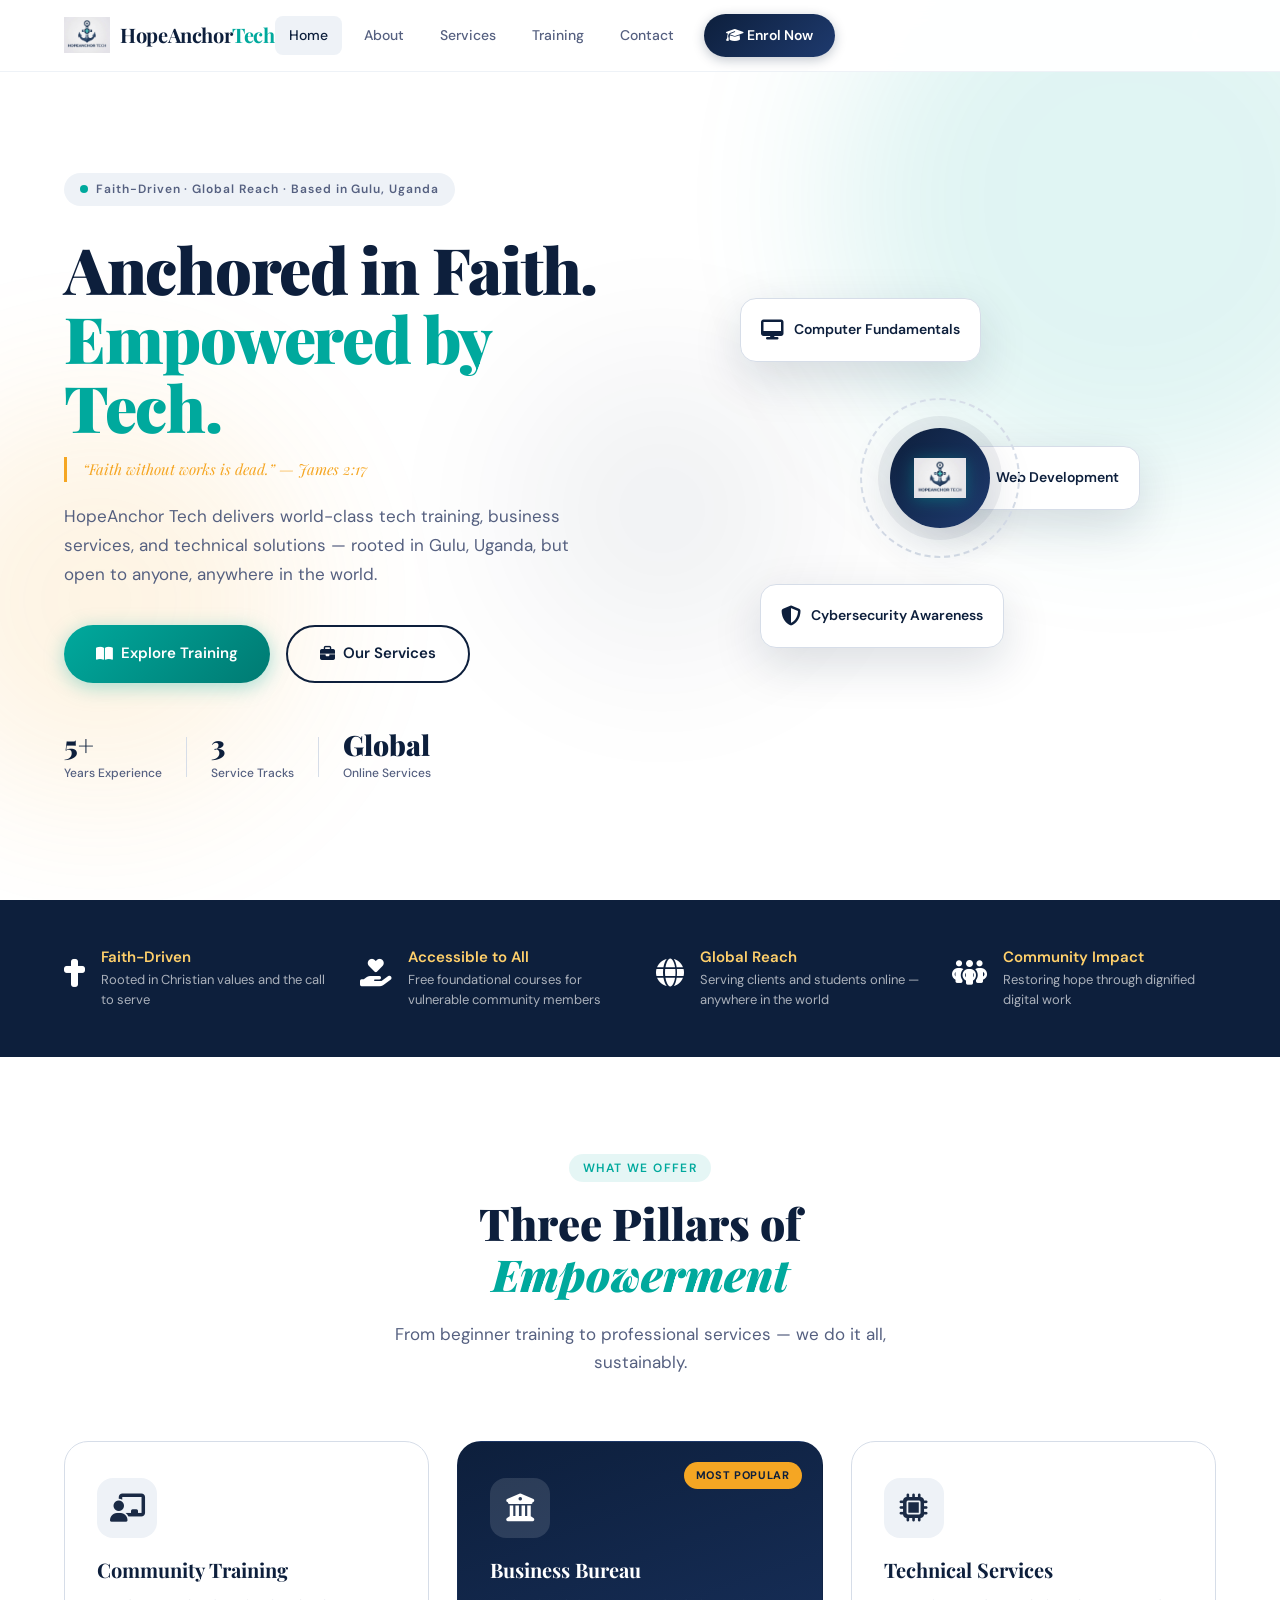
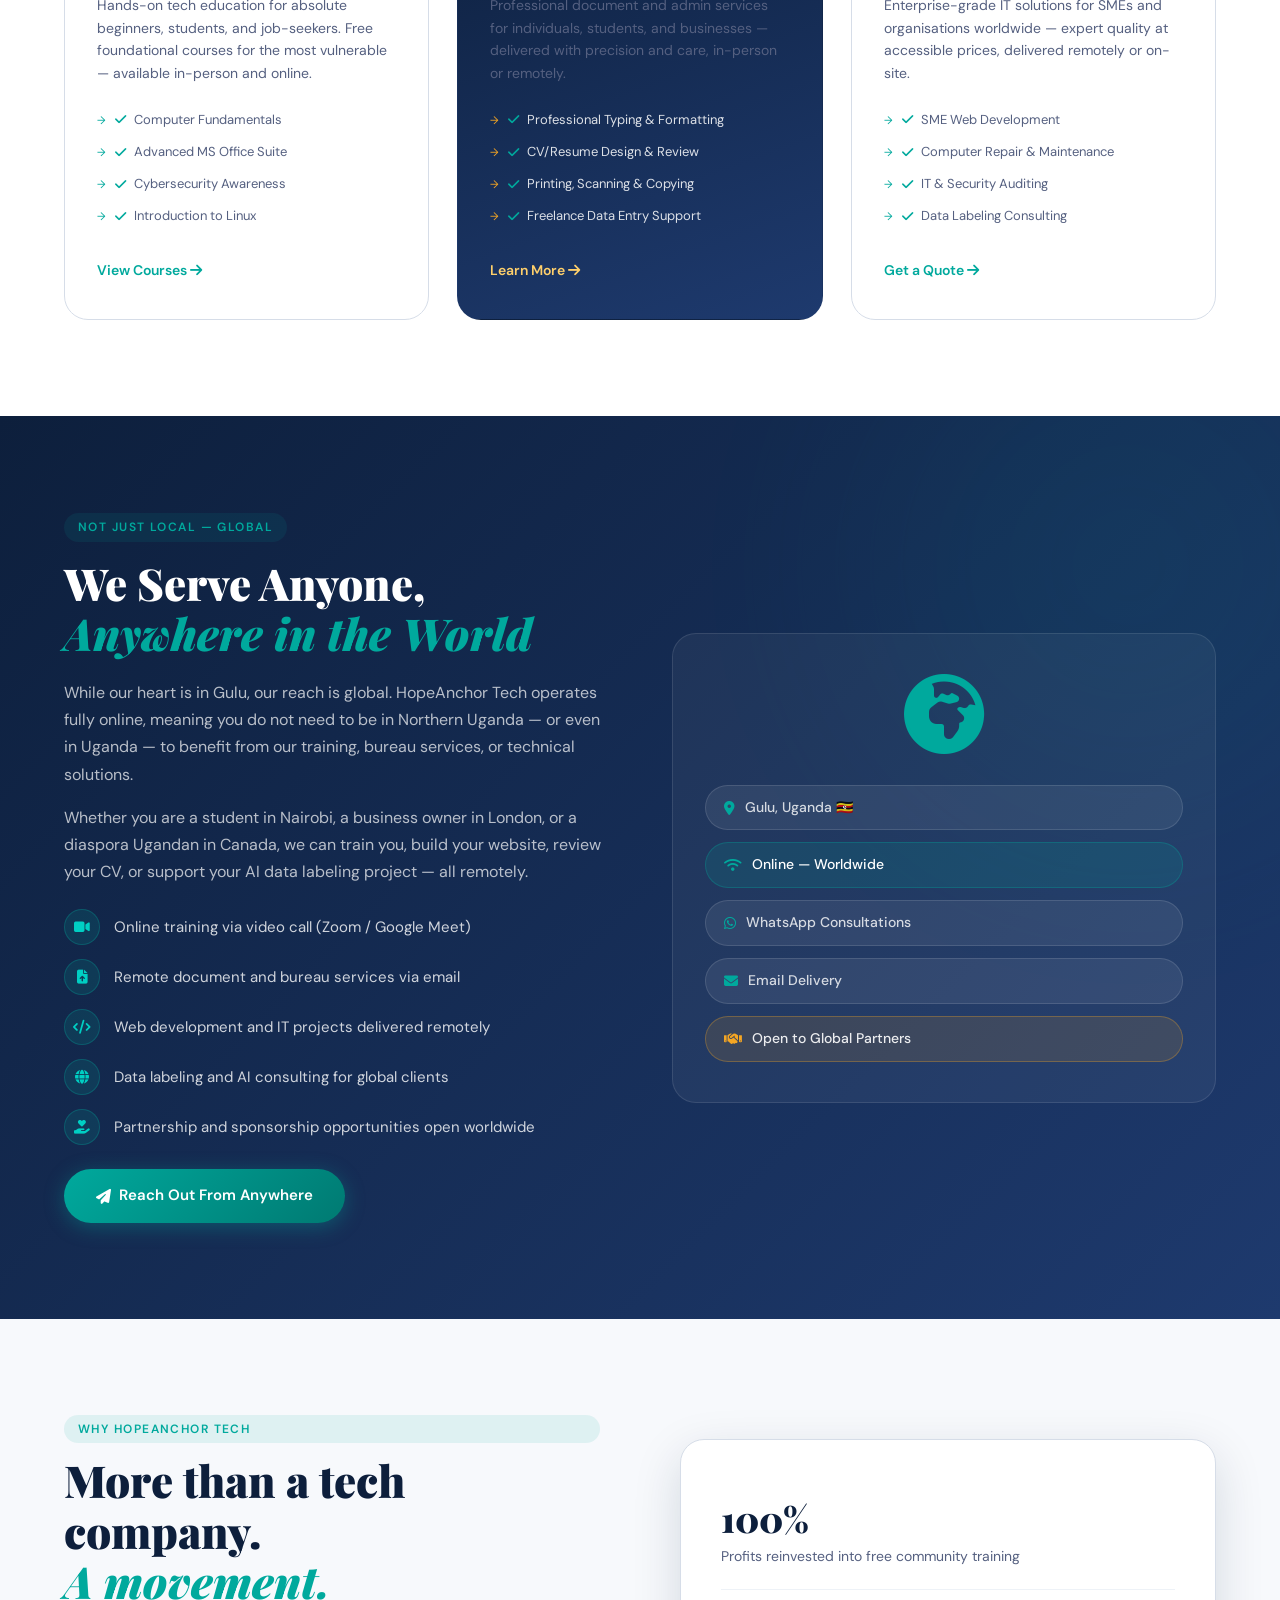
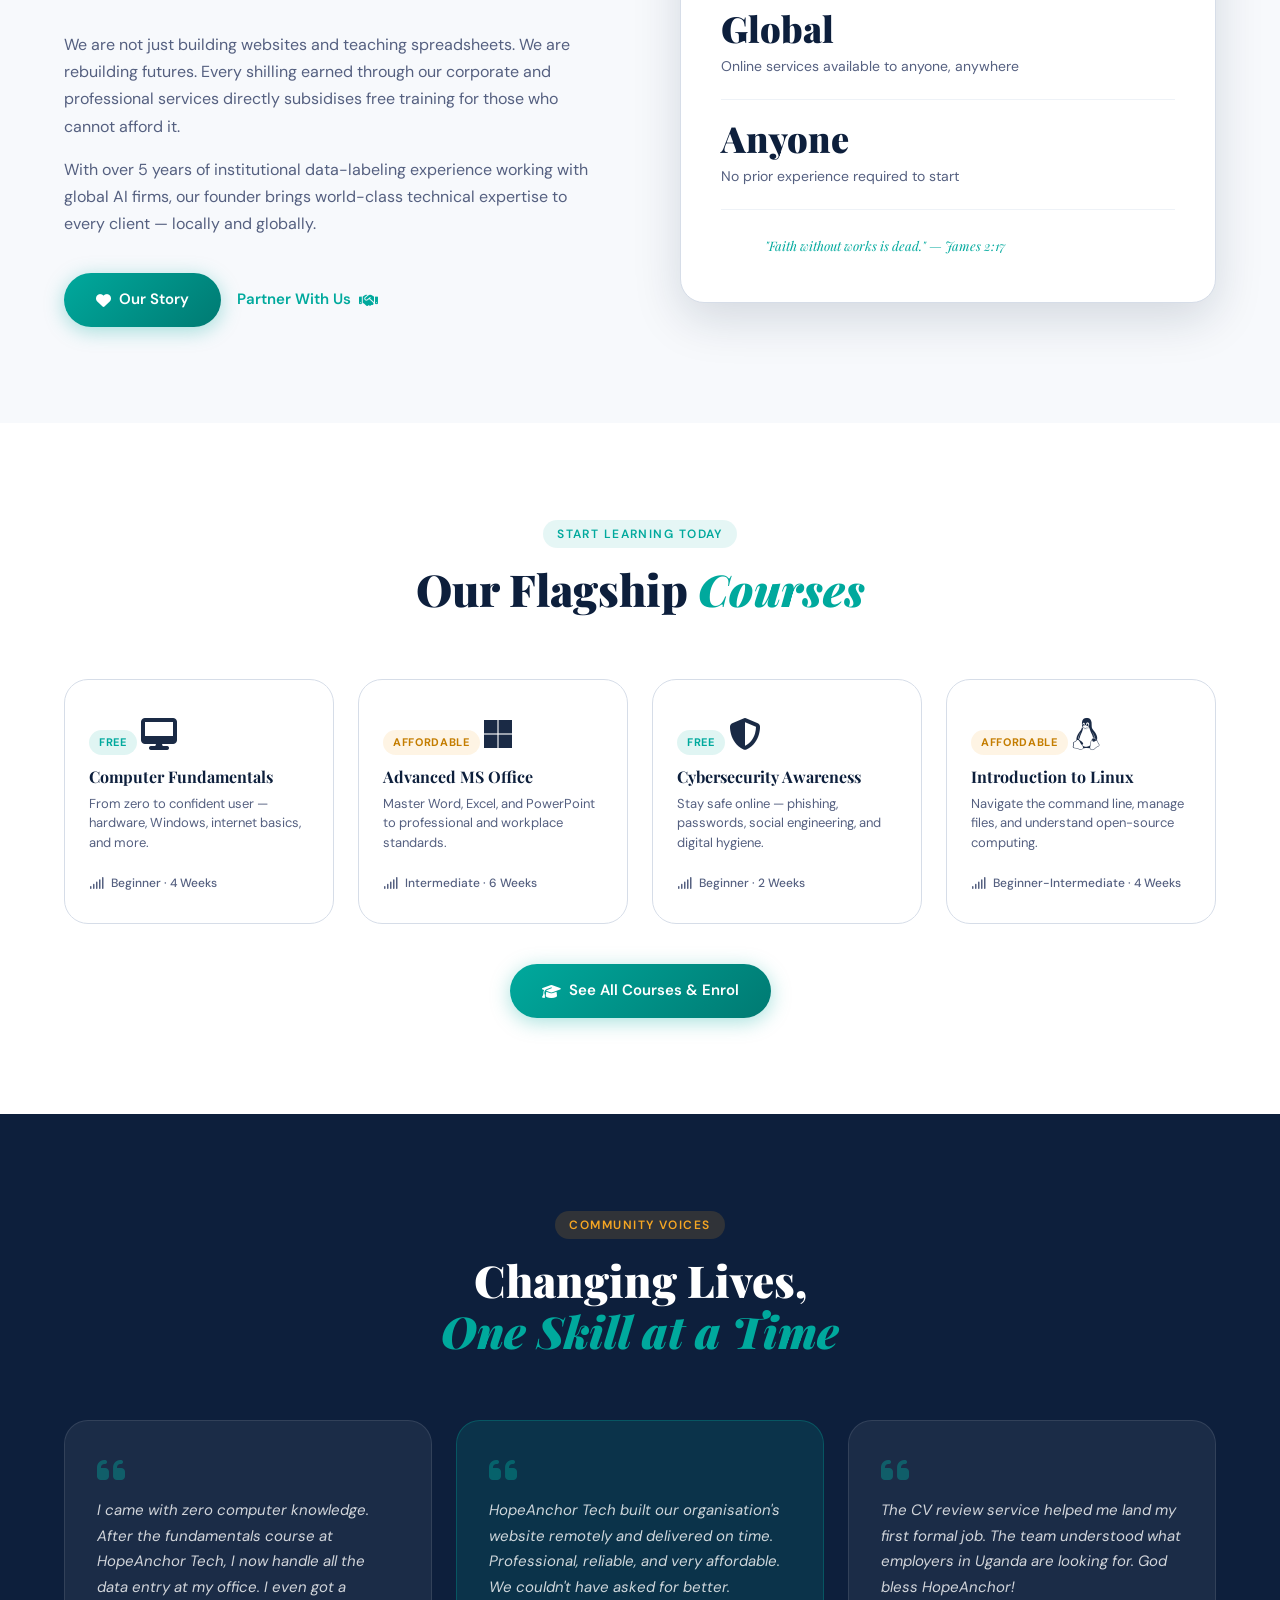
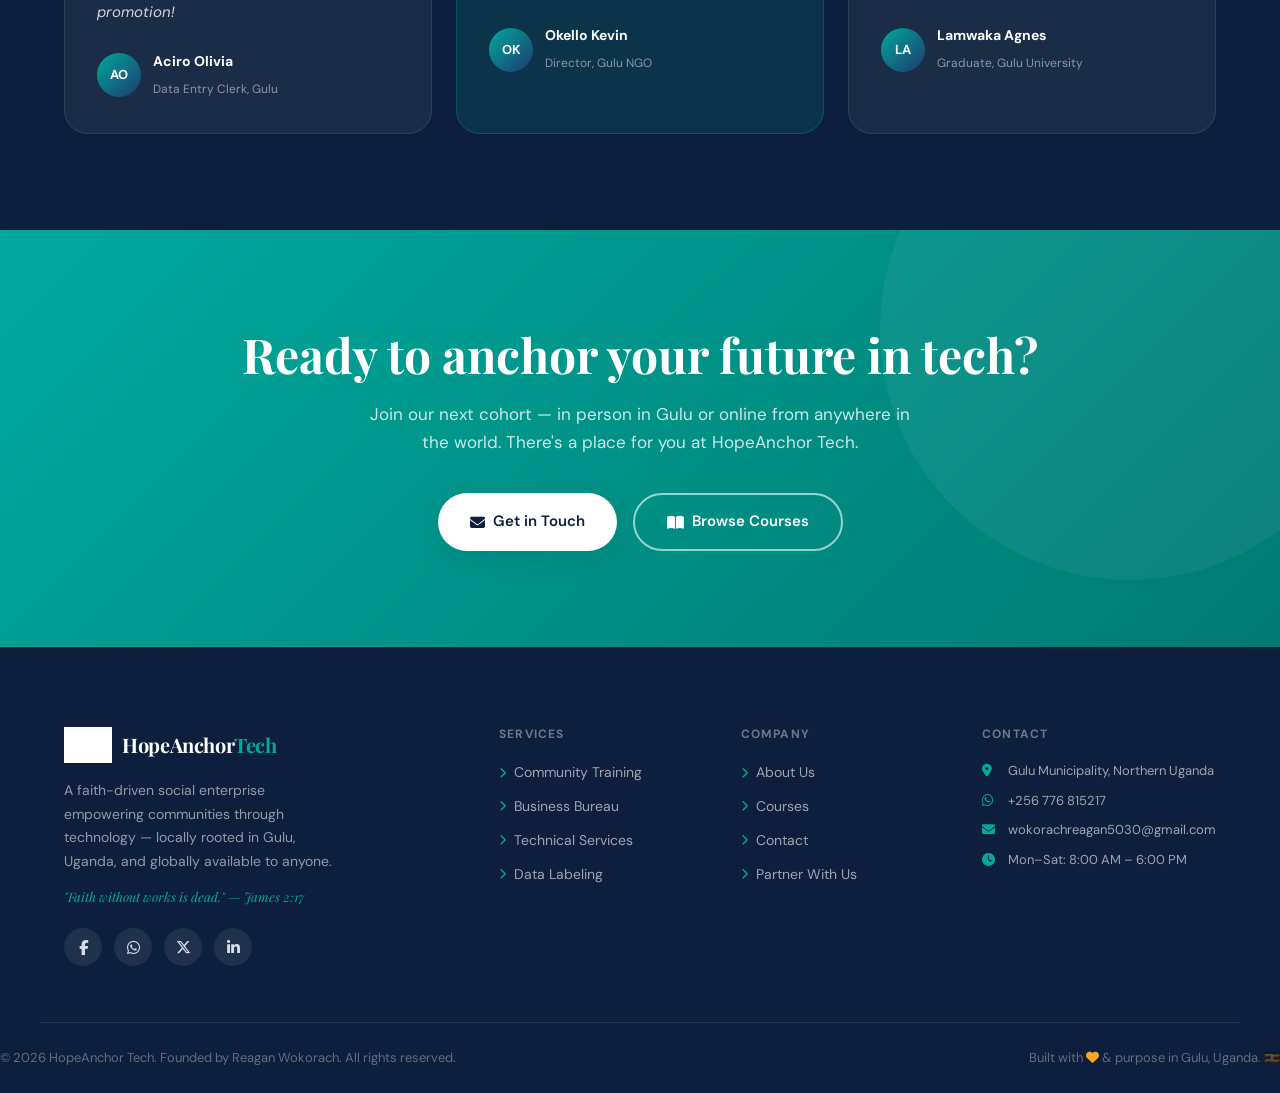
==== commit ea6d2da1: "Update the logo, and added the toggle (night and day button"" ====
--- a/index.html
+++ b/index.html
@@ -1,21 +1,21 @@
 <!DOCTYPE html>
-<html lang="en">
+<html lang="en" data-theme="light">
 <head>
   <meta charset="UTF-8" />
   <meta name="viewport" content="width=device-width, initial-scale=1.0" />
-  <title>HopeAnchor Tech — Empowering Gulu Through Technology</title>
-  <meta name="description" content="HopeAnchor Tech is a faith-driven social enterprise in Gulu, Uganda, providing affordable tech training, business bureau services, and technical solutions to empower the community." />
+  <title>HopeAnchor Tech — Empowering Communities Through Technology</title>
+  <meta name="description" content="HopeAnchor Tech is a faith-driven social enterprise in Gulu, Uganda, providing affordable tech training, business bureau services, and technical solutions to empower communities worldwide." />
   <link rel="icon" type="image/svg+xml" href="favicon.svg" />
   <link rel="canonical" href="https://hopeanchortech.netlify.app/" />
   <meta property="og:type" content="website" />
   <meta property="og:url" content="https://hopeanchortech.netlify.app/" />
-  <meta property="og:title" content="HopeAnchor Tech — Empowering Gulu Through Technology" />
-  <meta property="og:description" content="HopeAnchor Tech is a faith-driven social enterprise in Gulu, Uganda, providing tech training, business services, and technical solutions to empower the community." />
+  <meta property="og:title" content="HopeAnchor Tech — Empowering Communities Through Technology" />
+  <meta property="og:description" content="HopeAnchor Tech is a faith-driven social enterprise providing tech training, business services, and technical solutions to anyone, anywhere." />
   <meta property="og:site_name" content="HopeAnchor Tech" />
   <meta property="og:locale" content="en_UG" />
   <meta name="twitter:card" content="summary" />
-  <meta name="twitter:title" content="HopeAnchor Tech — Empowering Gulu Through Technology" />
-  <meta name="twitter:description" content="HopeAnchor Tech is a faith-driven social enterprise in Gulu, Uganda, providing tech training, business services, and technical solutions to empower the community." />
+  <meta name="twitter:title" content="HopeAnchor Tech — Empowering Communities Through Technology" />
+  <meta name="twitter:description" content="HopeAnchor Tech is a faith-driven social enterprise providing tech training, business services, and technical solutions to anyone, anywhere." />
   <meta name="theme-color" content="#0D1F3C" />
   <link rel="preconnect" href="https://fonts.googleapis.com" />
   <link rel="preconnect" href="https://fonts.gstatic.com" crossorigin />
@@ -29,7 +29,8 @@
   <header class="navbar" id="navbar">
     <div class="nav-container">
       <a href="index.html" class="nav-logo">
-        <span class="logo-anchor"><i class="fa-solid fa-anchor"></i></span>
+        <img src="hatLogoWhite.png" alt="HopeAnchor Tech Logo" class="logo-img logo-img-white" />
+        <img src="hatLogoBlack.png" alt="HopeAnchor Tech Logo" class="logo-img logo-img-dark" />
         <span class="logo-text">HopeAnchor<span class="logo-accent">Tech</span></span>
       </a>
       <nav class="nav-links" id="navLinks">
@@ -40,9 +41,15 @@
         <a href="contact.html" class="nav-link">Contact</a>
         <a href="contact.html" class="nav-cta"><i class="fa-solid fa-graduation-cap"></i> Enrol Now</a>
       </nav>
-      <button class="nav-toggle" id="navToggle" aria-label="Toggle menu">
-        <span></span><span></span><span></span>
-      </button>
+      <div class="nav-right">
+        <!-- Dark / Light toggle -->
+        <button class="theme-toggle" id="themeToggle" aria-label="Toggle dark/light mode">
+          <i class="fa-solid fa-moon" id="themeIcon"></i>
+        </button>
+        <button class="nav-toggle" id="navToggle" aria-label="Toggle menu">
+          <span></span><span></span><span></span>
+        </button>
+      </div>
     </div>
   </header>
 
@@ -56,7 +63,7 @@
     <div class="hero-content">
       <div class="hero-badge">
         <span class="badge-dot"></span>
-        Faith-Driven · Community-Focused · Gulu, Uganda
+        Faith-Driven · Global Reach · Based in Gulu, Uganda
       </div>
       <h1 class="hero-title">
         <span class="title-line">Anchored in Faith.</span>
@@ -64,7 +71,7 @@
       </h1>
       <p class="hero-verse">&ldquo;Faith without works is dead.&rdquo; — James 2:17</p>
       <p class="hero-sub">
-        HopeAnchor Tech bridges the digital divide in Northern Uganda — delivering world-class tech training, business services, and technical solutions to anyone who wants to learn and grow.
+        HopeAnchor Tech delivers world-class tech training, business services, and technical solutions — rooted in Gulu, Uganda, but open to anyone, anywhere in the world.
       </p>
       <div class="hero-actions">
         <a href="training.html" class="btn btn-primary"><i class="fa-solid fa-book-open"></i> Explore Training</a>
@@ -75,7 +82,7 @@
         <div class="stat-divider"></div>
         <div class="stat"><span class="stat-num">3</span><span class="stat-label">Service Tracks</span></div>
         <div class="stat-divider"></div>
-        <div class="stat"><span class="stat-num">Free</span><span class="stat-label">Foundation Courses</span></div>
+        <div class="stat"><span class="stat-num">Global</span><span class="stat-label">Online Services</span></div>
       </div>
     </div>
     <div class="hero-visual">
@@ -95,7 +102,8 @@
         <div class="hero-orbit">
           <div class="orbit-ring"></div>
           <div class="orbit-core">
-            <span class="orbit-anchor"><i class="fa-solid fa-anchor"></i></span>
+            <!-- Brand logo replaces FA anchor in hero orbit -->
+            <img src="hatLogoWhite.png" alt="HopeAnchor Tech" class="orbit-logo" />
           </div>
         </div>
       </div>
@@ -121,10 +129,10 @@
           </div>
         </div>
         <div class="mission-item">
-          <span class="mi-icon"><i class="fa-solid fa-bolt"></i></span>
+          <span class="mi-icon"><i class="fa-solid fa-globe"></i></span>
           <div>
-            <h4>Action-Oriented</h4>
-            <p>Practical, job-ready skills from day one</p>
+            <h4>Global Reach</h4>
+            <p>Serving clients and students online — anywhere in the world</p>
           </div>
         </div>
         <div class="mission-item">
@@ -147,48 +155,100 @@
         <p class="section-sub">From beginner training to professional services — we do it all, sustainably.</p>
       </div>
       <div class="pillars-grid">
+        <!-- Pillar 1 — links to services.html#training -->
         <div class="pillar-card">
           <div class="pillar-icon-wrap">
             <span class="pillar-icon"><i class="fa-solid fa-chalkboard-user"></i></span>
           </div>
           <h3>Community Training</h3>
-          <p>Hands-on tech education for absolute beginners, students, and job-seekers. Affordable rates for advanced tracks; free foundational courses for the most vulnerable.</p>
+          <p>Hands-on tech education for absolute beginners, students, and job-seekers. Free foundational courses for the most vulnerable — available in-person and online.</p>
           <ul class="pillar-list">
             <li><i class="fa-solid fa-check"></i> Computer Fundamentals</li>
             <li><i class="fa-solid fa-check"></i> Advanced MS Office Suite</li>
             <li><i class="fa-solid fa-check"></i> Cybersecurity Awareness</li>
             <li><i class="fa-solid fa-check"></i> Introduction to Linux</li>
           </ul>
-          <a href="training.html" class="pillar-link">View Courses <i class="fa-solid fa-arrow-right"></i></a>
-        </div>
+          <a href="services.html#training" class="pillar-link">View Courses <i class="fa-solid fa-arrow-right"></i></a>
+        </div>
+        <!-- Pillar 2 — links to services.html#bureau -->
         <div class="pillar-card pillar-featured">
           <div class="pillar-badge">Most Popular</div>
           <div class="pillar-icon-wrap">
             <span class="pillar-icon"><i class="fa-solid fa-building-columns"></i></span>
           </div>
           <h3>Business Bureau</h3>
-          <p>Professional document and admin services for individuals, students, and businesses in Gulu — delivered with precision and care.</p>
+          <p>Professional document and admin services for individuals, students, and businesses — delivered with precision and care, in-person or remotely.</p>
           <ul class="pillar-list">
             <li><i class="fa-solid fa-check"></i> Professional Typing &amp; Formatting</li>
             <li><i class="fa-solid fa-check"></i> CV/Resume Design &amp; Review</li>
             <li><i class="fa-solid fa-check"></i> Printing, Scanning &amp; Copying</li>
             <li><i class="fa-solid fa-check"></i> Freelance Data Entry Support</li>
           </ul>
-          <a href="services.html" class="pillar-link">Learn More <i class="fa-solid fa-arrow-right"></i></a>
-        </div>
+          <a href="services.html#bureau" class="pillar-link">Learn More <i class="fa-solid fa-arrow-right"></i></a>
+        </div>
+        <!-- Pillar 3 — links to services.html#technical -->
         <div class="pillar-card">
           <div class="pillar-icon-wrap">
             <span class="pillar-icon"><i class="fa-solid fa-microchip"></i></span>
           </div>
           <h3>Technical Services</h3>
-          <p>Enterprise-grade IT solutions scaled for SMEs and local organisations in Northern Uganda — expert quality at accessible prices.</p>
+          <p>Enterprise-grade IT solutions for SMEs and organisations worldwide — expert quality at accessible prices, delivered remotely or on-site.</p>
           <ul class="pillar-list">
             <li><i class="fa-solid fa-check"></i> SME Web Development</li>
             <li><i class="fa-solid fa-check"></i> Computer Repair &amp; Maintenance</li>
             <li><i class="fa-solid fa-check"></i> IT &amp; Security Auditing</li>
             <li><i class="fa-solid fa-check"></i> Data Labeling Consulting</li>
           </ul>
-          <a href="services.html" class="pillar-link">Get a Quote <i class="fa-solid fa-arrow-right"></i></a>
+          <a href="services.html#technical" class="pillar-link">Get a Quote <i class="fa-solid fa-arrow-right"></i></a>
+        </div>
+      </div>
+    </div>
+  </section>
+
+  <!-- ============ GLOBAL REACH SECTION ============ -->
+  <section class="section global-reach-section">
+    <div class="container">
+      <div class="global-reach-grid">
+        <div class="gr-text">
+          <span class="section-tag">Not Just Local — Global</span>
+          <h2 class="section-title">We Serve Anyone,<br><em>Anywhere in the World</em></h2>
+          <p>While our heart is in Gulu, our reach is global. HopeAnchor Tech operates fully online, meaning you do not need to be in Northern Uganda — or even in Uganda — to benefit from our training, bureau services, or technical solutions.</p>
+          <p>Whether you are a student in Nairobi, a business owner in London, or a diaspora Ugandan in Canada, we can train you, build your website, review your CV, or support your AI data labeling project — all remotely.</p>
+          <div class="gr-points">
+            <div class="gr-point">
+              <i class="fa-solid fa-video"></i>
+              <span>Online training via video call (Zoom / Google Meet)</span>
+            </div>
+            <div class="gr-point">
+              <i class="fa-solid fa-file-arrow-up"></i>
+              <span>Remote document and bureau services via email</span>
+            </div>
+            <div class="gr-point">
+              <i class="fa-solid fa-code"></i>
+              <span>Web development and IT projects delivered remotely</span>
+            </div>
+            <div class="gr-point">
+              <i class="fa-solid fa-globe"></i>
+              <span>Data labeling and AI consulting for global clients</span>
+            </div>
+            <div class="gr-point">
+              <i class="fa-solid fa-hand-holding-heart"></i>
+              <span>Partnership and sponsorship opportunities open worldwide</span>
+            </div>
+          </div>
+          <a href="contact.html" class="btn btn-primary" style="margin-top:24px;"><i class="fa-solid fa-paper-plane"></i> Reach Out From Anywhere</a>
+        </div>
+        <div class="gr-visual">
+          <div class="gr-globe-card">
+            <div class="gr-globe-icon"><i class="fa-solid fa-earth-africa"></i></div>
+            <div class="gr-badges">
+              <span class="gr-badge"><i class="fa-solid fa-location-dot"></i> Gulu, Uganda 🇺🇬</span>
+              <span class="gr-badge gr-badge-teal"><i class="fa-solid fa-wifi"></i> Online — Worldwide</span>
+              <span class="gr-badge"><i class="fa-brands fa-whatsapp"></i> WhatsApp Consultations</span>
+              <span class="gr-badge"><i class="fa-solid fa-envelope"></i> Email Delivery</span>
+              <span class="gr-badge gr-badge-gold"><i class="fa-solid fa-handshake"></i> Open to Global Partners</span>
+            </div>
+          </div>
         </div>
       </div>
     </div>
@@ -201,7 +261,7 @@
         <span class="section-tag">Why HopeAnchor Tech</span>
         <h2 class="section-title">More than a tech company.<br><em>A movement.</em></h2>
         <p>We are not just building websites and teaching spreadsheets. We are rebuilding futures. Every shilling earned through our corporate and professional services directly subsidises free training for those who cannot afford it.</p>
-        <p>With over 5 years of institutional data-labeling experience working with global AI firms, our founder brings world-class technical expertise right into the heart of Gulu's community.</p>
+        <p>With over 5 years of institutional data-labeling experience working with global AI firms, our founder brings world-class technical expertise to every client — locally and globally.</p>
         <div class="why-ctas">
           <a href="about.html" class="btn btn-primary"><i class="fa-solid fa-heart"></i> Our Story</a>
           <a href="contact.html" class="btn btn-ghost">Partner With Us <i class="fa-solid fa-handshake"></i></a>
@@ -214,15 +274,16 @@
             <span class="impact-desc">Profits reinvested into free community training</span>
           </div>
           <div class="impact-item">
-            <span class="impact-num">Gulu</span>
-            <span class="impact-desc">Headquartered &amp; rooted in Northern Uganda</span>
+            <span class="impact-num">Global</span>
+            <span class="impact-desc">Online services available to anyone, anywhere</span>
           </div>
           <div class="impact-item">
             <span class="impact-num">Anyone</span>
             <span class="impact-desc">No prior experience required to start</span>
           </div>
           <div class="impact-verse">
-            <span><i class="fa-solid fa-anchor"></i></span>
+            <!-- Brand logo replaces FA anchor -->
+            <img src="hatLogoWhite.png" alt="HopeAnchor Tech" class="impact-logo" />
             <em>"Faith without works is dead." — James 2:17</em>
           </div>
         </div>
@@ -294,7 +355,7 @@
         </div>
         <div class="testi-card testi-featured">
           <div class="testi-quote"><i class="fa-solid fa-quote-left"></i></div>
-          <p>HopeAnchor Tech built our organisation's website and set up our IT infrastructure. Professional, reliable, and very affordable. We couldn't have asked for better.</p>
+          <p>HopeAnchor Tech built our organisation's website remotely and delivered on time. Professional, reliable, and very affordable. We couldn't have asked for better.</p>
           <div class="testi-author">
             <div class="testi-avatar">OK</div>
             <div>
@@ -323,7 +384,7 @@
     <div class="cta-bg-shape"></div>
     <div class="container cta-content">
       <h2>Ready to anchor your future in tech?</h2>
-      <p>Join our next cohort — whether you're starting from scratch or levelling up your career, there's a place for you at HopeAnchor Tech.</p>
+      <p>Join our next cohort — in person in Gulu or online from anywhere in the world. There's a place for you at HopeAnchor Tech.</p>
       <div class="cta-actions">
         <a href="contact.html" class="btn btn-white"><i class="fa-solid fa-envelope"></i> Get in Touch</a>
         <a href="training.html" class="btn btn-outline-white"><i class="fa-solid fa-book-open"></i> Browse Courses</a>
@@ -336,10 +397,11 @@
     <div class="container footer-grid">
       <div class="footer-brand">
         <a href="index.html" class="nav-logo footer-logo">
-          <span class="logo-anchor"><i class="fa-solid fa-anchor"></i></span>
+          <!-- hatLogoBlack for dark footer background -->
+          <img src="hatLogoBlack.png" alt="HopeAnchor Tech Logo" class="logo-img logo-img-footer" />
           <span class="logo-text">HopeAnchor<span class="logo-accent">Tech</span></span>
         </a>
-        <p>A faith-driven social enterprise empowering Northern Uganda through technology — one skill, one life, one community at a time.</p>
+        <p>A faith-driven social enterprise empowering communities through technology — locally rooted in Gulu, Uganda, and globally available to anyone.</p>
         <p class="footer-verse"><em>"Faith without works is dead." — James 2:17</em></p>
         <div class="footer-socials">
           <a href="#" aria-label="Facebook"><i class="fa-brands fa-facebook-f"></i></a>
@@ -351,10 +413,10 @@
       <div class="footer-col">
         <h5>Services</h5>
         <ul>
-          <li><a href="training.html"><i class="fa-solid fa-chevron-right"></i> Community Training</a></li>
-          <li><a href="services.html"><i class="fa-solid fa-chevron-right"></i> Business Bureau</a></li>
-          <li><a href="services.html"><i class="fa-solid fa-chevron-right"></i> Technical Services</a></li>
-          <li><a href="services.html"><i class="fa-solid fa-chevron-right"></i> Data Labeling</a></li>
+          <li><a href="services.html#training"><i class="fa-solid fa-chevron-right"></i> Community Training</a></li>
+          <li><a href="services.html#bureau"><i class="fa-solid fa-chevron-right"></i> Business Bureau</a></li>
+          <li><a href="services.html#technical"><i class="fa-solid fa-chevron-right"></i> Technical Services</a></li>
+          <li><a href="services.html#technical"><i class="fa-solid fa-chevron-right"></i> Data Labeling</a></li>
         </ul>
       </div>
       <div class="footer-col">
--- a/style.css
+++ b/style.css
@@ -1060,7 +1060,12 @@
   box-shadow: var(--shadow-xl);
 }
 
-.callout-anchor { font-size: 48px; display: block; margin-bottom: 20px; }
+.callout-anchor { 
+  font-size: 48px; 
+  display: block; 
+  margin-bottom: 20px; 
+  color: var(--gold);
+}
 
 .callout-card blockquote {
   font-family: var(--font-display);
@@ -1099,14 +1104,42 @@
   background: linear-gradient(160deg, var(--navy), var(--navy-soft));
   border-color: transparent;
 }
-.mvv-featured h3 { color: var(--white); }
-.mvv-featured p { color: rgba(255,255,255,.75); }
-
-.mvv-icon { font-size: 36px; display: block; margin-bottom: 16px; }
-.mvv-card h3 { font-size: 22px; margin-bottom: 14px; }
-.mvv-card p { font-size: 15px; color: var(--text-light); line-height: 1.7; }
-
-.values-list { padding: 0; }
+.mvv-featured h3 { 
+  color: var(--white); 
+}
+/* .mvv-featured p { 
+  color: #F0FBF9;
+} */
+
+.mvv-card .mvv-featured p {
+  color: var(--gold, #ffd700);
+}
+
+.mvv-featured .mvv-icon i {
+  color: var(--gold, #ffd700);
+}
+
+.mvv-icon { 
+  font-size: 36px; 
+  display: block; 
+  margin-bottom: 16px; 
+}
+
+.mvv-card h3 { 
+  font-size: 22px; 
+  margin-bottom: 14px; 
+}
+
+.mvv-card p { 
+  font-size: 15px; 
+  color: var(--text-light); 
+  line-height: 1.7; 
+}
+
+.values-list { 
+  padding: 0; 
+}
+
 .values-list li {
   font-size: 14px;
   color: var(--text-light);
@@ -1116,6 +1149,7 @@
 .values-list li:last-child { border-bottom: none; }
 .values-list strong { color: var(--navy); }
 
+
 /* Founder */
 .founder-section { background: var(--off-white); }
 
@@ -1129,25 +1163,38 @@
 .founder-avatar-wrap {
   position: relative;
   width: 220px;
+  height: 220px;
   flex-shrink: 0;
 }
 
 .founder-avatar-ring {
-  width: 200px;
-  height: 200px;
+  width: 100%;
+  height: 100%;
   border: 3px solid var(--teal);
-  border-radius: 50%;
+  border-radius: 50% !important; 
   padding: 8px;
+  box-sizing: border-box; 
 }
 
 .founder-avatar-inner {
+  position: relative; 
   width: 100%;
   height: 100%;
   background: linear-gradient(135deg, var(--navy), var(--navy-soft));
-  border-radius: 50%;
-  display: flex;
-  align-items: center;
-  justify-content: center;
+  border-radius: 50% !important; 
+  overflow: hidden !important; 
+}
+
+.founder-photo {
+  position: absolute;
+  top: 0;
+  left: 0;
+  width: 100% !important;
+  height: 100% !important;
+  object-fit: cover !important; 
+  aspect-ratio: 1 / 1;
+  border-radius: 50% !important;
+  display: block;
 }
 
 .founder-initials {
@@ -1159,7 +1206,8 @@
 
 .founder-badge-float {
   position: absolute;
-  bottom: -10px; left: 50%;
+  bottom: -10px; 
+  left: 50%;
   transform: translateX(-50%);
   background: var(--gold);
   color: var(--navy);
@@ -1168,6 +1216,7 @@
   padding: 5px 16px;
   border-radius: 99px;
   white-space: nowrap;
+  z-index: 5; 
 }
 
 .founder-text .section-tag { display: block; margin-bottom: 8px; }
@@ -1188,6 +1237,7 @@
   padding: 6px 14px;
   border-radius: var(--radius-sm);
 }
+
 
 /* Social Model */
 .model-flow {
@@ -2160,3 +2210,284 @@
 .contact-verse-box span i {
   font-size: 20px;
 }
+
+/* ============================================================
+   LOGO IMAGE — replaces FA anchor icon
+   ============================================================ */
+.logo-img {
+  height: 36px;
+  width: auto;
+  display: block;
+  object-fit: contain;
+  flex-shrink: 0;
+}
+
+/* White logo: shown on dark navbar & dark-theme */
+.logo-img-white { display: block; }
+/* Dark logo: hidden on dark navbar, shown in light-theme mobile or footer */
+.logo-img-dark  { display: none; }
+
+/* Footer always uses the black logo for legibility on dark bg */
+.logo-img-footer {
+  height: 36px;
+  width: auto;
+  display: block;
+  object-fit: contain;
+  filter: brightness(0) invert(1); /* keep white on dark footer */
+}
+
+/* Orbit logo inside hero visual */
+.orbit-logo {
+  width: 52px;
+  height: 52px;
+  object-fit: contain;
+  filter: drop-shadow(0 2px 8px rgba(0,169,157,0.4));
+}
+
+/* Impact verse logo */
+.impact-logo {
+  width: 32px;
+  height: 32px;
+  object-fit: contain;
+  flex-shrink: 0;
+  filter: brightness(0) invert(1);
+}
+
+/* ============================================================
+   NAV RIGHT — wraps toggle + hamburger
+   ============================================================ */
+.nav-right {
+  display: flex;
+  align-items: center;
+  gap: 8px;
+  margin-left: auto;
+}
+
+/* ============================================================
+   DARK / LIGHT THEME TOGGLE
+   ============================================================ */
+.theme-toggle {
+  background: rgba(255,255,255,0.1);
+  border: 1.5px solid rgba(255,255,255,0.2);
+  color: rgba(255,255,255,0.85);
+  width: 38px;
+  height: 38px;
+  border-radius: 50%;
+  display: flex;
+  align-items: center;
+  justify-content: center;
+  font-size: 15px;
+  cursor: pointer;
+  transition: background 0.25s, color 0.25s, border-color 0.25s;
+  flex-shrink: 0;
+}
+.theme-toggle:hover {
+  background: var(--teal);
+  border-color: var(--teal);
+  color: #fff;
+}
+
+/* ============================================================
+   LIGHT THEME (default — html[data-theme="light"])
+   ============================================================ */
+:root,
+[data-theme="light"] {
+  --body-bg: #f7f8fa;
+  --surface: #ffffff;
+  --text-main: #1a2233;
+  --text-light: #556080;
+  --border-color: #e2e8f0;
+}
+
+/* ============================================================
+   DARK THEME (html[data-theme="dark"])
+   ============================================================ */
+[data-theme="dark"] {
+  --body-bg: #0d1117;
+  --surface: #161b22;
+  --text-main: #e6edf3;
+  --text-light: #8b949e;
+  --border-color: #30363d;
+}
+
+[data-theme="dark"] body {
+  background-color: var(--body-bg);
+  color: var(--text-main);
+}
+
+/* Dark theme: sections */
+[data-theme="dark"] .section,
+[data-theme="dark"] .why-us,
+[data-theme="dark"] .training-tease,
+[data-theme="dark"] .testimonials,
+[data-theme="dark"] .global-reach-section {
+  background-color: var(--body-bg);
+}
+[data-theme="dark"] .mission-strip,
+[data-theme="dark"] .mvv-section,
+[data-theme="dark"] .tech-services-section,
+[data-theme="dark"] .why-services,
+[data-theme="dark"] .faq-section,
+[data-theme="dark"] .training-courses-section {
+  background-color: var(--surface);
+}
+
+/* Dark theme: cards & boxes */
+[data-theme="dark"] .pillar-card,
+[data-theme="dark"] .course-card,
+[data-theme="dark"] .testi-card,
+[data-theme="dark"] .mvv-card,
+[data-theme="dark"] .svc-detail-card,
+[data-theme="dark"] .course-full-card,
+[data-theme="dark"] .faq-item,
+[data-theme="dark"] .impact-box,
+[data-theme="dark"] .callout-card,
+[data-theme="dark"] .gr-globe-card,
+[data-theme="dark"] .why-svc-item {
+  background: var(--surface);
+  border-color: var(--border-color);
+  color: var(--text-main);
+}
+
+[data-theme="dark"] .pillar-card p,
+[data-theme="dark"] .course-card p,
+[data-theme="dark"] .testi-card p,
+[data-theme="dark"] .mvv-card p,
+[data-theme="dark"] .svc-detail-card p,
+[data-theme="dark"] .faq-item p,
+[data-theme="dark"] .impact-desc,
+[data-theme="dark"] .section-sub,
+[data-theme="dark"] .hero-sub,
+[data-theme="dark"] .why-text p,
+[data-theme="dark"] .gr-text p {
+  color: var(--text-light);
+}
+
+[data-theme="dark"] .section-title,
+[data-theme="dark"] .hero-title,
+[data-theme="dark"] .page-hero-title {
+  color: var(--text-main);
+}
+
+/* Dark theme: navbar swaps logo */
+[data-theme="dark"] .logo-img-white { display: block; }
+[data-theme="dark"] .logo-img-dark  { display: none; }
+
+/* Light theme navbar: if navbar scrolled & light theme, show dark logo */
+[data-theme="light"] .navbar.scrolled .logo-img-white { display: none; }
+[data-theme="light"] .navbar.scrolled .logo-img-dark  { display: block; }
+/* But keep white when navbar is at top (transparent/dark bg) */
+[data-theme="light"] .navbar:not(.scrolled) .logo-img-white { display: block; }
+[data-theme="light"] .navbar:not(.scrolled) .logo-img-dark  { display: none; }
+
+/* Dark theme toggle icon flip */
+[data-theme="dark"] .theme-toggle {
+  background: rgba(255,255,255,0.08);
+  border-color: rgba(255,255,255,0.15);
+  color: #ffd700;
+}
+
+/* ============================================================
+   GLOBAL REACH SECTION
+   ============================================================ */
+.global-reach-section {
+  background: linear-gradient(135deg, #0D1F3C 0%, #1E3A6E 100%);
+  color: #fff;
+  position: relative;
+  overflow: hidden;
+}
+.global-reach-section::before {
+  content: '';
+  position: absolute;
+  width: 500px; height: 500px;
+  background: #00A99D;
+  border-radius: 50%;
+  filter: blur(120px);
+  opacity: 0.08;
+  top: -100px; right: -100px;
+  pointer-events: none;
+}
+.global-reach-grid {
+  display: grid;
+  grid-template-columns: 1fr 1fr;
+  gap: 64px;
+  align-items: center;
+}
+@media (max-width: 900px) {
+  .global-reach-grid { grid-template-columns: 1fr; gap: 40px; }
+}
+.gr-text .section-tag { color: var(--teal); }
+.gr-text .section-title { color: #fff; }
+.gr-text p { color: rgba(255,255,255,0.7); margin-bottom: 16px; }
+.gr-points {
+  display: flex;
+  flex-direction: column;
+  gap: 14px;
+  margin-top: 24px;
+}
+.gr-point {
+  display: flex;
+  align-items: center;
+  gap: 14px;
+  font-size: 15px;
+  color: rgba(255,255,255,0.8);
+}
+.gr-point i {
+  width: 36px;
+  height: 36px;
+  background: rgba(0,169,157,0.15);
+  border: 1px solid rgba(0,169,157,0.3);
+  border-radius: 50%;
+  display: flex;
+  align-items: center;
+  justify-content: center;
+  font-size: 14px;
+  color: #00CFC3;
+  flex-shrink: 0;
+}
+.gr-globe-card {
+  background: rgba(255,255,255,0.05);
+  border: 1px solid rgba(255,255,255,0.1);
+  border-radius: 24px;
+  padding: 40px 32px;
+  text-align: center;
+}
+.gr-globe-icon {
+  font-size: 80px;
+  color: var(--teal);
+  margin-bottom: 28px;
+  line-height: 1;
+}
+.gr-badges {
+  display: flex;
+  flex-direction: column;
+  gap: 12px;
+}
+.gr-badge {
+  display: flex;
+  align-items: center;
+  gap: 10px;
+  background: rgba(255,255,255,0.07);
+  border: 1px solid rgba(255,255,255,0.12);
+  border-radius: 99px;
+  padding: 10px 18px;
+  font-size: 14px;
+  color: rgba(255,255,255,0.8);
+  font-family: var(--font-body);
+  font-weight: 500;
+}
+.gr-badge i { color: var(--teal); font-size: 14px; }
+.gr-badge-teal {
+  background: rgba(0,169,157,0.15);
+  border-color: rgba(0,169,157,0.3);
+  color: #fff;
+}
+.gr-badge-gold {
+  background: rgba(245,166,35,0.12);
+  border-color: rgba(245,166,35,0.3);
+  color: rgba(255,255,255,0.9);
+}
+.gr-badge-gold i { color: #F5A623; }
+
+/* Dark-theme override for global reach (it's already navy so stays as-is) */
+[data-theme="dark"] .global-reach-section { background: linear-gradient(135deg, #0a1628 0%, #12243d 100%); }
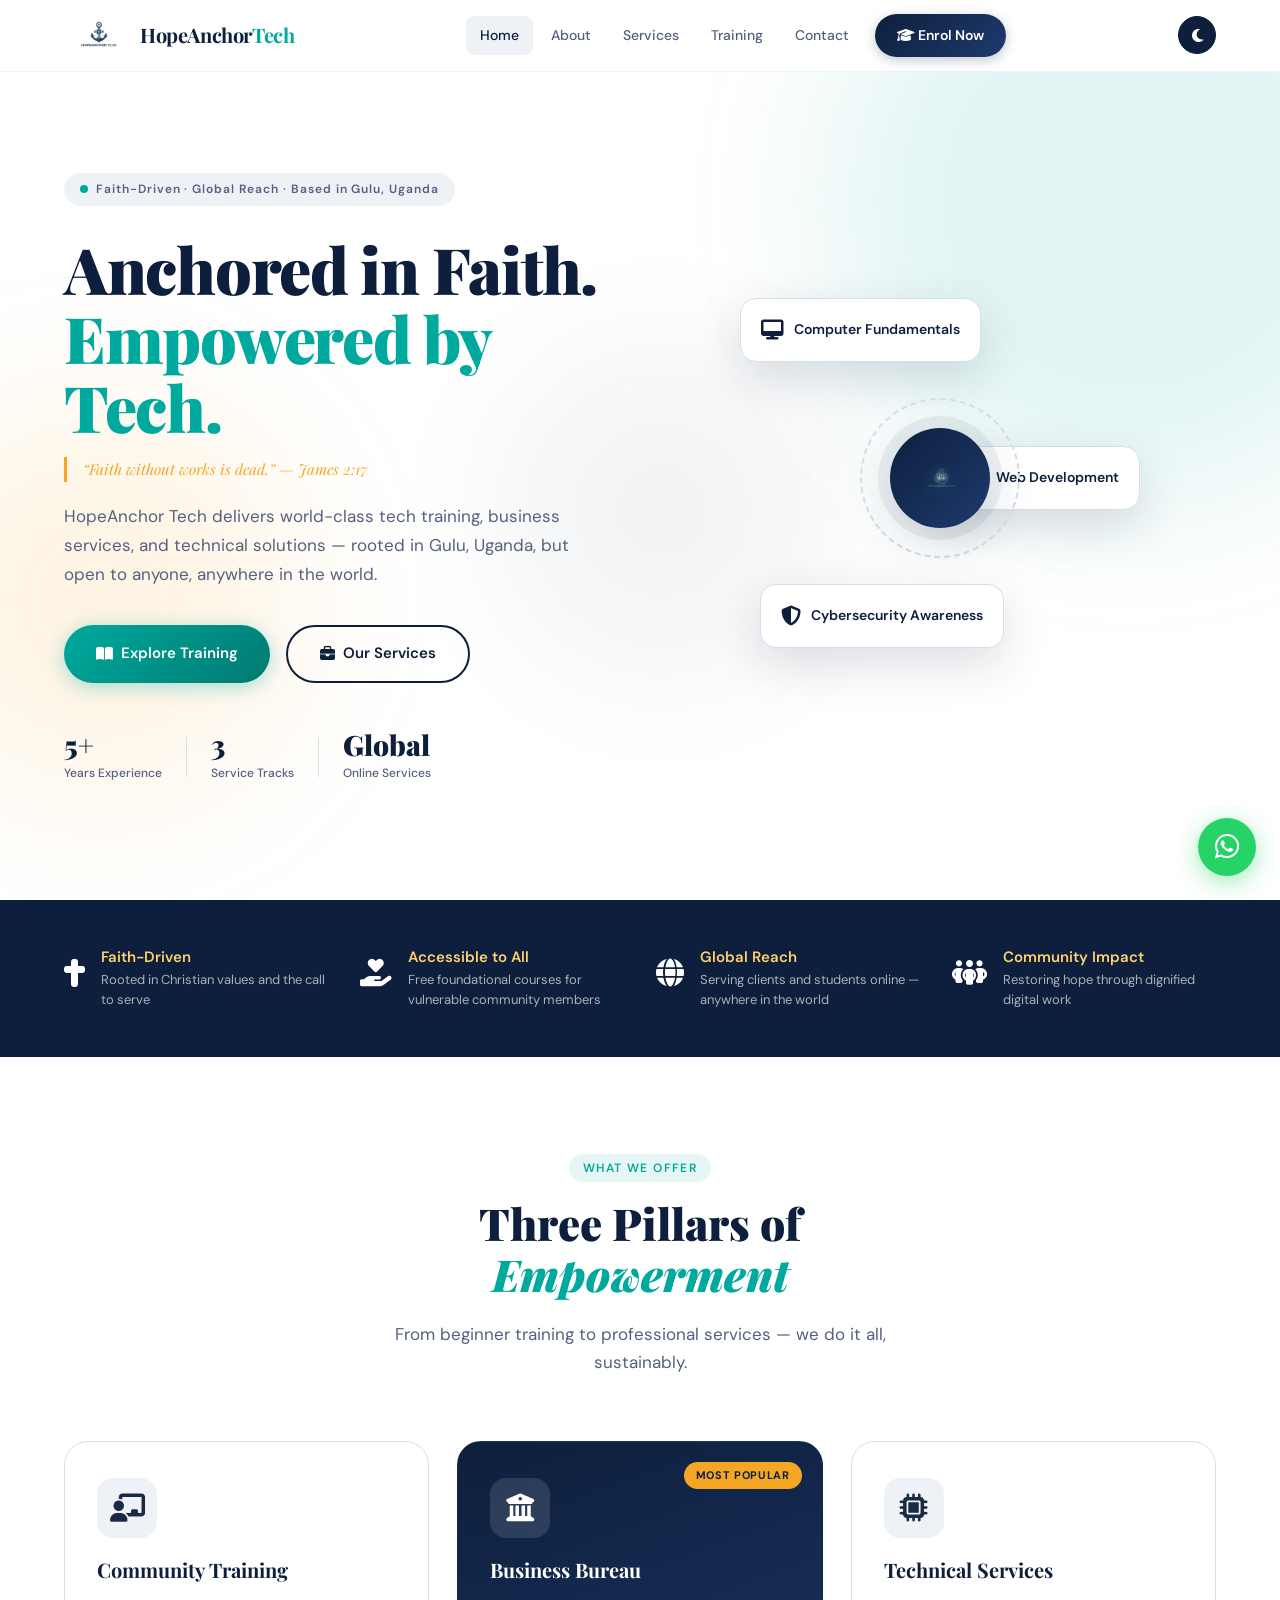
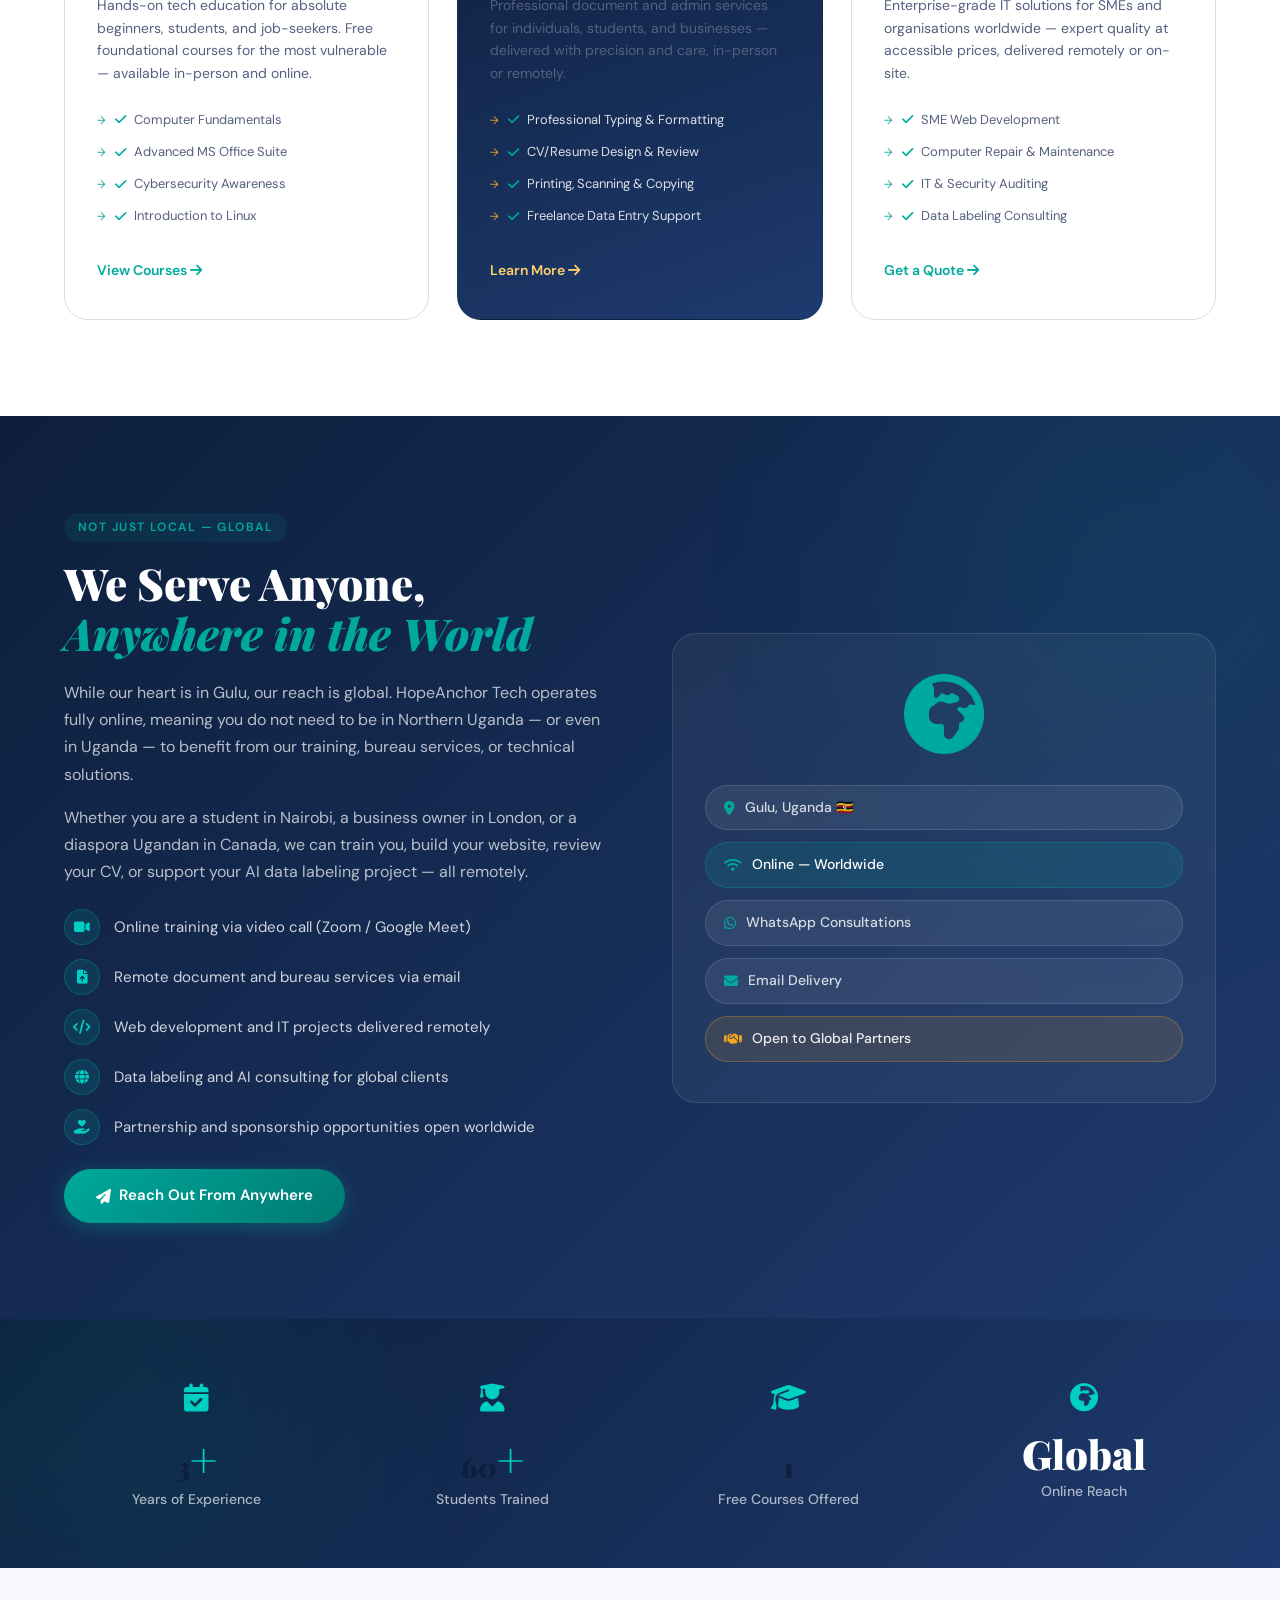
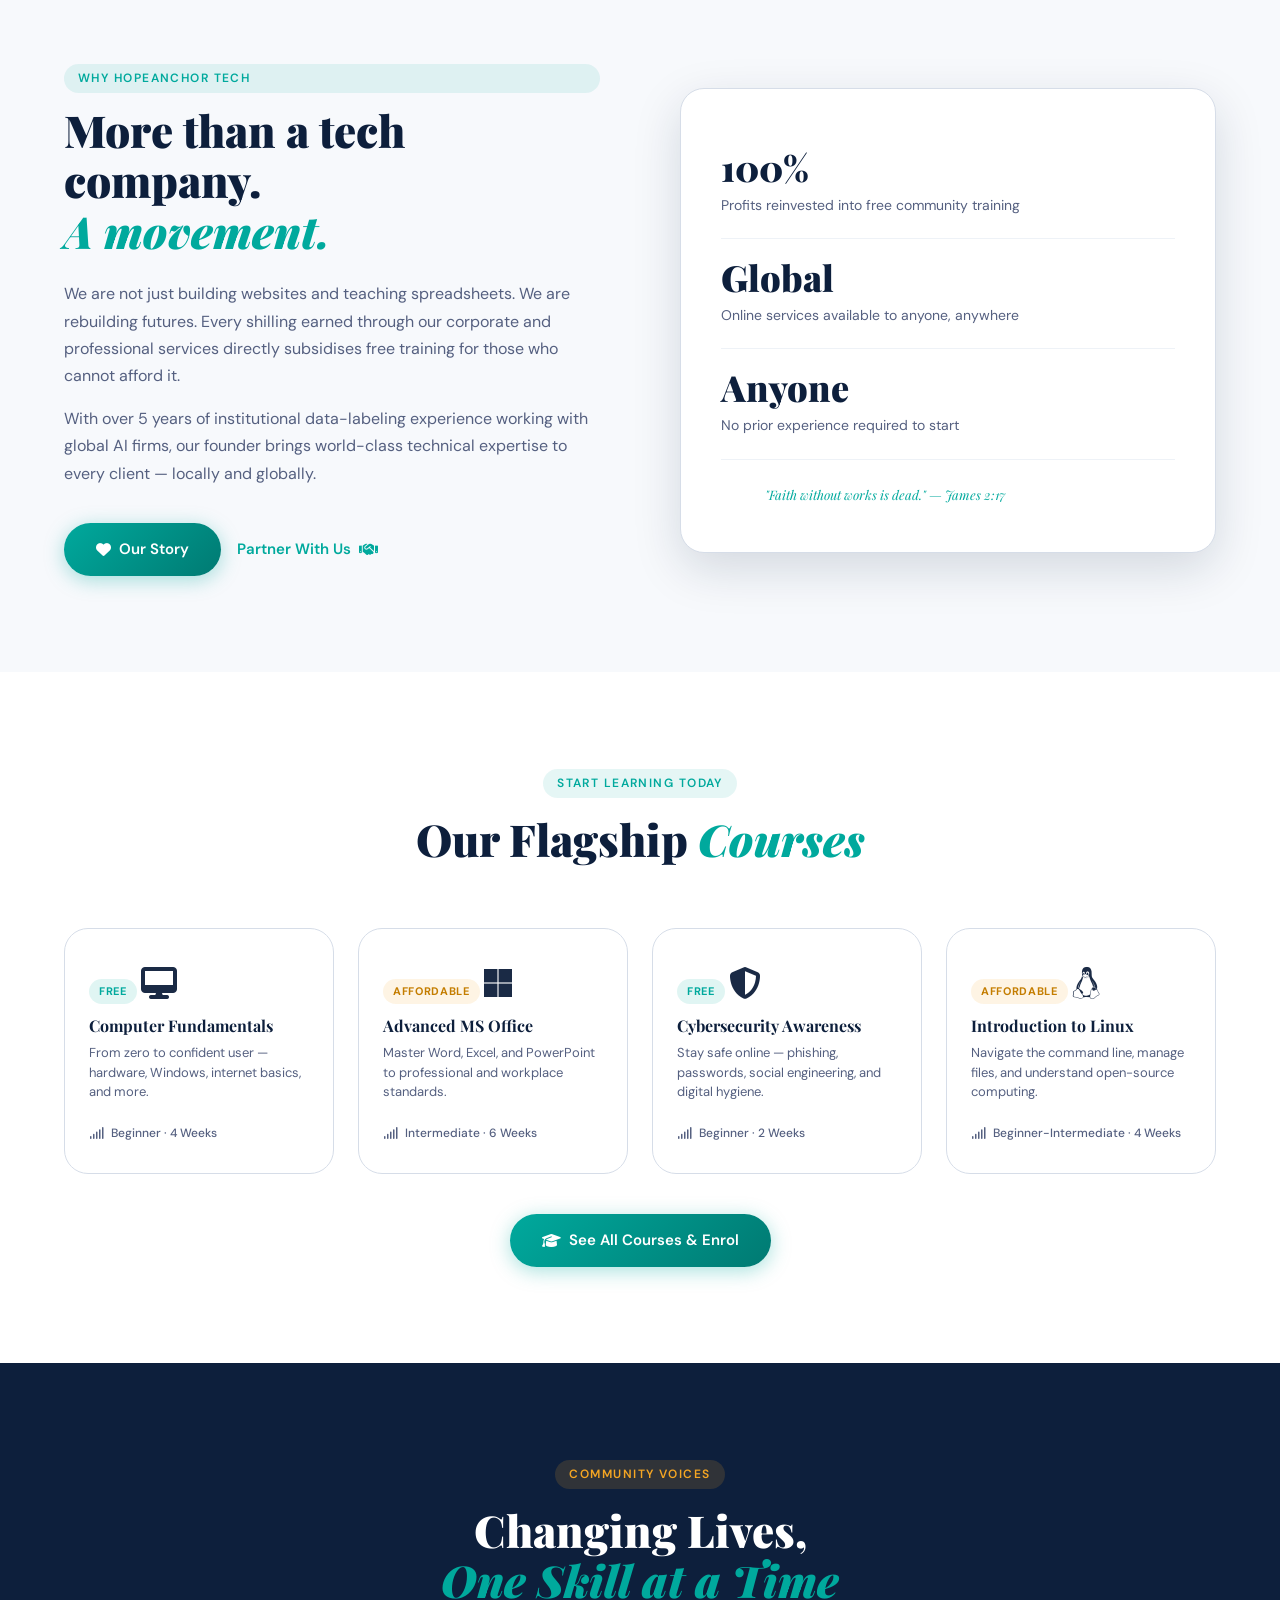
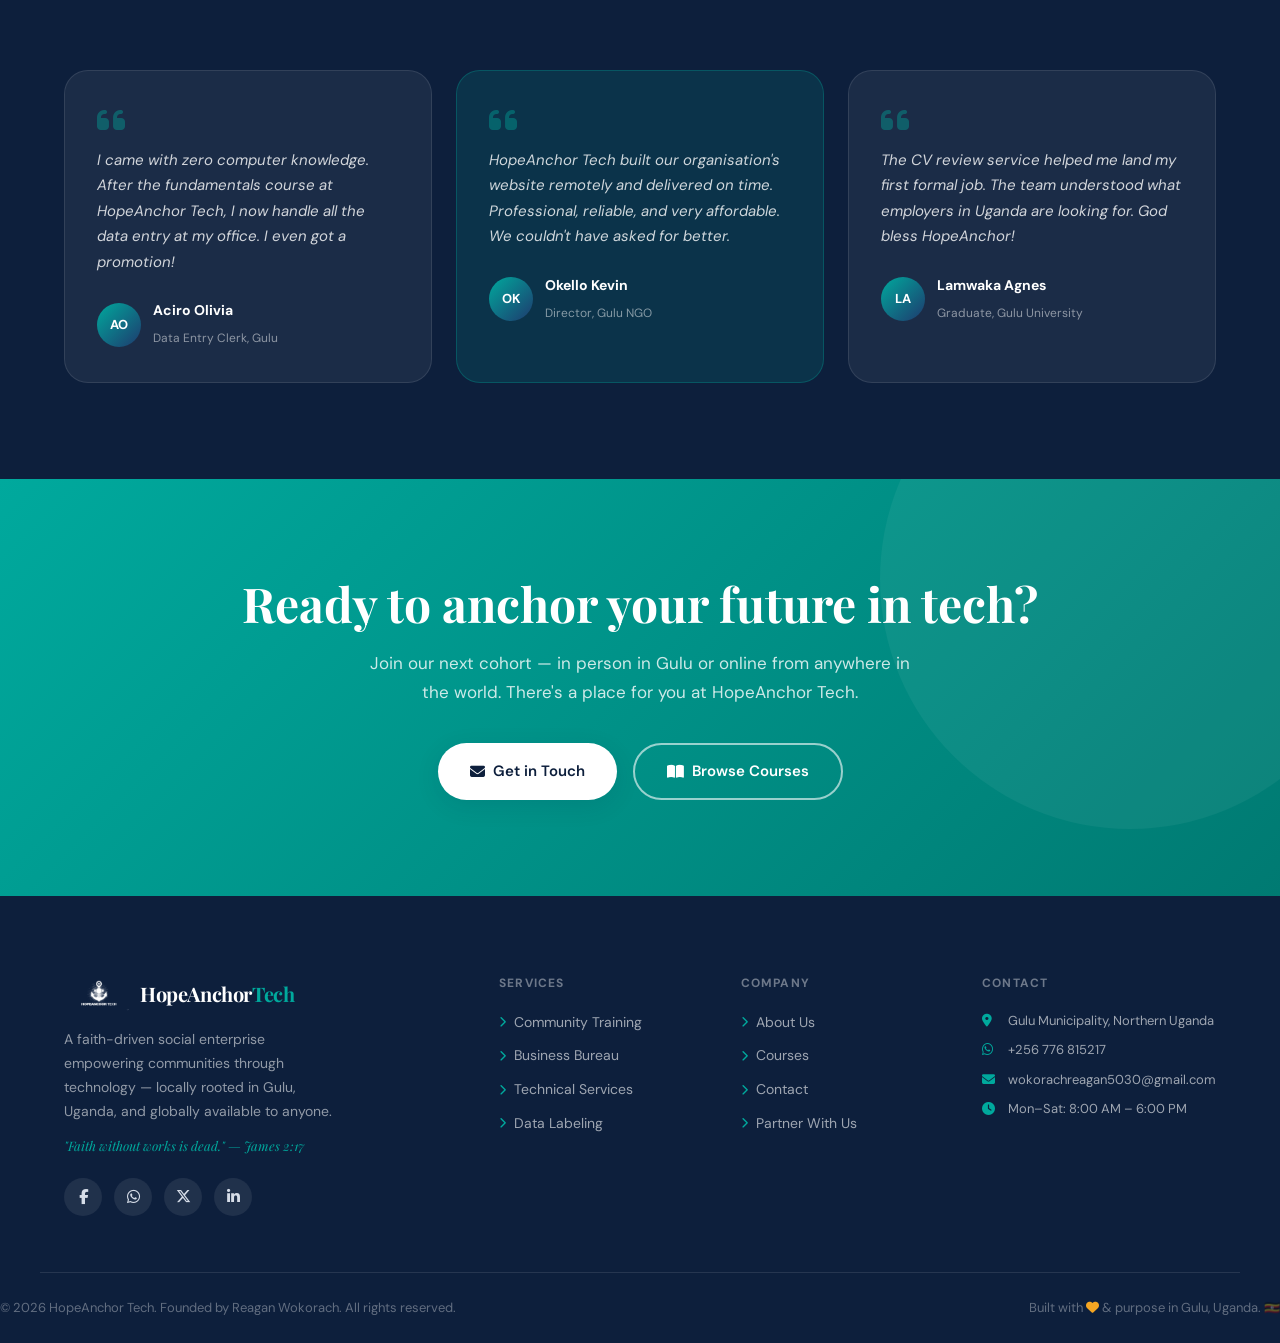
==== commit 21ee4d80: "Updated the WhatsApp on some pages" ====
--- a/index.html
+++ b/index.html
@@ -254,6 +254,34 @@
     </div>
   </section>
 
+  <!-- ============ STATS COUNTER ============ -->
+  <section class="stats-counter-section">
+    <div class="container">
+      <div class="stats-counter-grid">
+        <div class="stats-counter-item">
+          <div class="stats-counter-icon"><i class="fa-solid fa-calendar-check"></i></div>
+          <div class="stats-counter-num"><span class="stat-num" data-count="5">0</span><span style="color:#00CFC3;">+</span></div>
+          <div class="stats-counter-label">Years of Experience</div>
+        </div>
+        <div class="stats-counter-item">
+          <div class="stats-counter-icon"><i class="fa-solid fa-user-graduate"></i></div>
+          <div class="stats-counter-num"><span class="stat-num" data-count="100">0</span><span style="color:#00CFC3;">+</span></div>
+          <div class="stats-counter-label">Students Trained</div>
+        </div>
+        <div class="stats-counter-item">
+          <div class="stats-counter-icon"><i class="fa-solid fa-graduation-cap"></i></div>
+          <div class="stats-counter-num"><span class="stat-num" data-count="2">0</span></div>
+          <div class="stats-counter-label">Free Courses Offered</div>
+        </div>
+        <div class="stats-counter-item">
+          <div class="stats-counter-icon"><i class="fa-solid fa-earth-africa"></i></div>
+          <div class="stats-counter-num" style="font-size: clamp(28px, 4vw, 40px);">Global</div>
+          <div class="stats-counter-label">Online Reach</div>
+        </div>
+      </div>
+    </div>
+  </section>
+
   <!-- ============ WHY US ============ -->
   <section class="section why-us">
     <div class="container why-grid">
@@ -444,6 +472,18 @@
     </div>
   </footer>
 
+  <!-- WhatsApp Floating Button -->
+  <a href="https://wa.me/256776815217?text=Hello%20HopeAnchor%20Tech%2C%20I%20would%20like%20to%20enquire%20about%20your%20services."
+     class="whatsapp-float" id="whatsappFloat" target="_blank" rel="noopener" aria-label="Chat on WhatsApp">
+    <i class="fa-brands fa-whatsapp"></i>
+    <span class="wa-tooltip">Chat with us on WhatsApp</span>
+  </a>
+
+  <!-- Back to Top Button -->
+  <button class="back-to-top" id="backToTop" aria-label="Back to top">
+    <i class="fa-solid fa-arrow-up"></i>
+  </button>
+
   <script src="script.js"></script>
 </body>
 </html>
--- a/style.css
+++ b/style.css
@@ -245,7 +245,7 @@
 .nav-links {
   display: flex;
   align-items: center;
-  gap: 8px;
+  gap: 4px;
 }
 
 .nav-link {
@@ -1340,7 +1340,6 @@
   padding: 5px 0;
   padding-left: 20px;
   position: relative;
-  border-bottom: 1px solid var(--grey-100);
 }
 .svc-detail-card ul li:last-child { border-bottom: none; }
 .svc-detail-card ul li::before {
@@ -1524,7 +1523,6 @@
   align-items: flex-start;
   gap: 16px;
   padding: 16px 0;
-  border-bottom: 1px solid var(--grey-100);
 }
 .cd-item:last-child { border-bottom: none; }
 
@@ -1656,10 +1654,94 @@
 .form-check {
   display: flex;
   align-items: center;
-  gap: 10px;
-}
-.form-check input { width: auto; margin: 0; }
-.form-check label { font-size: 13px; font-weight: 400; color: var(--text-light); margin: 0; cursor: pointer; }
+  gap: 12px;
+  cursor: pointer;
+  user-select: none;
+}
+
+/* Hide the native checkbox completely */
+.form-check input[type="checkbox"] {
+  position: absolute;
+  opacity: 0;
+  width: 0;
+  height: 0;
+  margin: 0;
+  padding: 0;
+  pointer-events: none;
+}
+
+/* Custom checkbox box — sits right after the hidden input */
+.form-check input[type="checkbox"] + label {
+  display: flex;
+  align-items: center;
+  gap: 12px;
+  font-size: 13px;
+  font-weight: 400;
+  color: var(--text-light);
+  margin: 0;
+  cursor: pointer;
+  line-height: 1.5;
+}
+
+/* The visual box — created via ::before on the label */
+.form-check input[type="checkbox"] + label::before {
+  content: '';
+  display: flex;
+  align-items: center;
+  justify-content: center;
+  flex-shrink: 0;
+  width: 20px;
+  height: 20px;
+  border: 2px solid var(--grey-300, #cbd5e1);
+  border-radius: 5px;
+  background: var(--white);
+  transition: background 0.2s, border-color 0.2s, box-shadow 0.2s;
+  box-sizing: border-box;
+}
+
+/* Checked state — filled teal box */
+.form-check input[type="checkbox"]:checked + label::before {
+  background: var(--teal);
+  border-color: var(--teal);
+  /* Checkmark drawn with CSS clip-path */
+  content: '';
+  background-image: url("data:image/svg+xml,%3Csvg viewBox='0 0 16 16' xmlns='http://www.w3.org/2000/svg'%3E%3Cpath d='M3 8l3.5 3.5 6.5-7' stroke='white' stroke-width='2.2' stroke-linecap='round' stroke-linejoin='round' fill='none'/%3E%3C/svg%3E");
+  background-repeat: no-repeat;
+  background-position: center;
+  background-size: 13px;
+  background-color: var(--teal);
+}
+
+/* Focus ring for accessibility */
+.form-check input[type="checkbox"]:focus + label::before {
+  box-shadow: 0 0 0 3px rgba(0,169,157,0.25);
+}
+
+/* Hover state */
+.form-check:hover input[type="checkbox"] + label::before {
+  border-color: var(--teal);
+}
+
+/* Dark mode checkbox */
+[data-theme="dark"] .form-check input[type="checkbox"] + label {
+  color: #8b949e;
+}
+[data-theme="dark"] .form-check input[type="checkbox"] + label::before {
+  background: #0d1117;
+  border-color: #30363d;
+}
+[data-theme="dark"] .form-check:hover input[type="checkbox"] + label::before {
+  border-color: #00A99D;
+}
+[data-theme="dark"] .form-check input[type="checkbox"]:checked + label::before {
+  background: var(--teal);
+  border-color: var(--teal);
+  background-image: url("data:image/svg+xml,%3Csvg viewBox='0 0 16 16' xmlns='http://www.w3.org/2000/svg'%3E%3Cpath d='M3 8l3.5 3.5 6.5-7' stroke='white' stroke-width='2.2' stroke-linecap='round' stroke-linejoin='round' fill='none'/%3E%3C/svg%3E");
+  background-repeat: no-repeat;
+  background-position: center;
+  background-size: 13px;
+  background-color: var(--teal);
+}
 
 .form-success {
   background: #F0FBF9;
@@ -2223,9 +2305,9 @@
 }
 
 /* White logo: shown on dark navbar & dark-theme */
-.logo-img-white { display: block; }
-/* Dark logo: hidden on dark navbar, shown in light-theme mobile or footer */
-.logo-img-dark  { display: none; }
+.logo-img-white { display: block; filter: brightness(0) invert(1); }
+/* Dark logo: shown by default on light navbar */
+.logo-img-dark  { display: none; filter: none; }
 
 /* Footer always uses the black logo for legibility on dark bg */
 .logo-img-footer {
@@ -2260,16 +2342,18 @@
   display: flex;
   align-items: center;
   gap: 8px;
-  margin-left: auto;
+  flex-shrink: 0;
 }
 
 /* ============================================================
    DARK / LIGHT THEME TOGGLE
    ============================================================ */
+
+/* LIGHT MODE — dark button so it's visible on the white navbar */
 .theme-toggle {
-  background: rgba(255,255,255,0.1);
-  border: 1.5px solid rgba(255,255,255,0.2);
-  color: rgba(255,255,255,0.85);
+  background: var(--navy);
+  border: 1.5px solid var(--navy);
+  color: #ffffff;
   width: 38px;
   height: 38px;
   border-radius: 50%;
@@ -2288,7 +2372,7 @@
 }
 
 /* ============================================================
-   LIGHT THEME (default — html[data-theme="light"])
+   LIGHT THEME (default)
    ============================================================ */
 :root,
 [data-theme="light"] {
@@ -2300,7 +2384,7 @@
 }
 
 /* ============================================================
-   DARK THEME (html[data-theme="dark"])
+   DARK THEME
    ============================================================ */
 [data-theme="dark"] {
   --body-bg: #0d1117;
@@ -2315,7 +2399,48 @@
   color: var(--text-main);
 }
 
-/* Dark theme: sections */
+/* ── 3. Dark navbar ── */
+[data-theme="dark"] .navbar {
+  background: rgba(13, 17, 23, 0.97);
+  border-bottom-color: #30363d;
+}
+
+/* Dark navbar: logo text & links go white */
+[data-theme="dark"] .logo-text          { color: #e6edf3; }
+[data-theme="dark"] .nav-link           { color: #8b949e; }
+[data-theme="dark"] .nav-link:hover,
+[data-theme="dark"] .nav-link.active    { color: #ffffff; background: rgba(255,255,255,0.07); }
+
+/* Light theme: hide inverted logo, show normal dark logo */
+[data-theme="light"] .logo-img-white { display: none; }
+[data-theme="light"] .logo-img-dark  { display: block; filter: none; }
+
+/* Dark theme: hide dark logo, show inverted white logo */
+[data-theme="dark"] .logo-img-white { display: block; filter: brightness(0) invert(1); }
+[data-theme="dark"] .logo-img-dark  { display: none; }
+
+/* All other logo instances (orbit, impact, footer, callout, ty, error) — invert to white on dark */
+[data-theme="dark"] .orbit-logo,
+[data-theme="dark"] .impact-logo,
+[data-theme="dark"] .logo-img-footer,
+[data-theme="dark"] .callout-logo,
+[data-theme="dark"] .contact-verse-logo,
+[data-theme="dark"] .ty-brand-logo,
+[data-theme="dark"] .error-brand-logo { filter: brightness(0) invert(1); }
+
+/* DARK MODE — white/bright toggle button so it pops on dark navbar */
+[data-theme="dark"] .theme-toggle {
+  background: rgba(255,255,255,0.12);
+  border-color: rgba(255,255,255,0.3);
+  color: #ffffff;
+}
+[data-theme="dark"] .theme-toggle:hover {
+  background: var(--teal);
+  border-color: var(--teal);
+  color: #fff;
+}
+
+/* ── Dark theme: sections ── */
 [data-theme="dark"] .section,
 [data-theme="dark"] .why-us,
 [data-theme="dark"] .training-tease,
@@ -2332,7 +2457,7 @@
   background-color: var(--surface);
 }
 
-/* Dark theme: cards & boxes */
+/* ── Dark theme: cards & boxes ── */
 [data-theme="dark"] .pillar-card,
 [data-theme="dark"] .course-card,
 [data-theme="dark"] .testi-card,
@@ -2349,6 +2474,20 @@
   color: var(--text-main);
 }
 
+/* ── Dark theme: headings inside cards ── */
+[data-theme="dark"] .pillar-card h3,
+[data-theme="dark"] .pillar-card h4,
+[data-theme="dark"] .course-card h4,
+[data-theme="dark"] .mvv-card h3,
+[data-theme="dark"] .svc-detail-card h4,
+[data-theme="dark"] .why-svc-item h4,
+[data-theme="dark"] .testi-card strong,
+[data-theme="dark"] .faq-item h4,
+[data-theme="dark"] .course-full-card h3 {
+  color: #e6edf3;
+}
+
+/* ── Dark theme: body text inside cards ── */
 [data-theme="dark"] .pillar-card p,
 [data-theme="dark"] .course-card p,
 [data-theme="dark"] .testi-card p,
@@ -2359,33 +2498,100 @@
 [data-theme="dark"] .section-sub,
 [data-theme="dark"] .hero-sub,
 [data-theme="dark"] .why-text p,
-[data-theme="dark"] .gr-text p {
+[data-theme="dark"] .gr-text p,
+[data-theme="dark"] .cfc-body p,
+[data-theme="dark"] .who-for {
   color: var(--text-light);
 }
 
+/* ── Dark theme: section titles & page titles ── */
 [data-theme="dark"] .section-title,
 [data-theme="dark"] .hero-title,
 [data-theme="dark"] .page-hero-title {
   color: var(--text-main);
 }
 
-/* Dark theme: navbar swaps logo */
-[data-theme="dark"] .logo-img-white { display: block; }
-[data-theme="dark"] .logo-img-dark  { display: none; }
-
-/* Light theme navbar: if navbar scrolled & light theme, show dark logo */
-[data-theme="light"] .navbar.scrolled .logo-img-white { display: none; }
-[data-theme="light"] .navbar.scrolled .logo-img-dark  { display: block; }
-/* But keep white when navbar is at top (transparent/dark bg) */
-[data-theme="light"] .navbar:not(.scrolled) .logo-img-white { display: block; }
-[data-theme="light"] .navbar:not(.scrolled) .logo-img-dark  { display: none; }
-
-/* Dark theme toggle icon flip */
-[data-theme="dark"] .theme-toggle {
-  background: rgba(255,255,255,0.08);
-  border-color: rgba(255,255,255,0.15);
-  color: #ffd700;
-}
+/* ── 2. Dark theme: pillar icons, list icons, card icons → white/teal ── */
+[data-theme="dark"] .pillar-icon i,
+[data-theme="dark"] .mi-icon i,
+[data-theme="dark"] .mvv-icon i,
+[data-theme="dark"] .ms-icon i,
+[data-theme="dark"] .svc-detail-icon i,
+[data-theme="dark"] .why-svc-item > i,
+[data-theme="dark"] .course-icon i,
+[data-theme="dark"] .cfc-icon i,
+[data-theme="dark"] .ta-item > i {
+  color: #00CFC3;
+}
+
+[data-theme="dark"] .pillar-list li i,
+[data-theme="dark"] .values-list li i,
+[data-theme="dark"] .svc-detail-card ul li i,
+[data-theme="dark"] .curr-item i,
+[data-theme="dark"] .cfc-details span i,
+[data-theme="dark"] .footer-col ul li a i,
+[data-theme="dark"] .footer-contact li i,
+[data-theme="dark"] .svc-card-meta i,
+[data-theme="dark"] .section-footer-note i,
+[data-theme="dark"] .gr-point i {
+  color: #00CFC3;
+}
+
+/* ── Dark theme: mission strip text ── */
+[data-theme="dark"] .mission-item h4,
+[data-theme="dark"] .mission-item p    { color: var(--text-main); }
+[data-theme="dark"] .mission-strip     { background: var(--surface); }
+
+/* ── Dark theme: section tags ── */
+[data-theme="dark"] .section-tag { color: var(--teal); }
+
+/* ── Dark theme: impact box numbers ── */
+[data-theme="dark"] .impact-num { color: var(--teal); }
+
+/* ── Dark theme: pillar link arrows ── */
+[data-theme="dark"] .pillar-link       { color: var(--teal); }
+[data-theme="dark"] .pillar-link:hover { color: #00CFC3; }
+
+/* ── Dark theme: course tags ── */
+[data-theme="dark"] .course-level      { color: var(--text-light); }
+[data-theme="dark"] .course-level i    { color: #00CFC3; }
+
+/* ── Dark theme: testimonial authors ── */
+[data-theme="dark"] .testi-author span { color: var(--text-light); }
+[data-theme="dark"] .testi-quote i     { color: #00CFC3; }
+
+/* ── Dark theme: why-us section text ── */
+[data-theme="dark"] .why-text h2       { color: var(--text-main); }
+[data-theme="dark"] .impact-verse em   { color: var(--text-light); }
+
+/* ── Dark theme: FAQ ── */
+[data-theme="dark"] .faq-item h4       { color: var(--text-main); }
+[data-theme="dark"] .faq-item h4 i     { color: #00CFC3; }
+
+/* ── Dark theme: forms & inputs ── */
+[data-theme="dark"] .contact-form-wrap,
+[data-theme="dark"] .contact-info      { color: var(--text-main); }
+[data-theme="dark"] input,
+[data-theme="dark"] select,
+[data-theme="dark"] textarea {
+  background: var(--surface);
+  color: var(--text-main);
+  border-color: var(--border-color);
+}
+[data-theme="dark"] label              { color: var(--text-main); }
+[data-theme="dark"] .form-group label i { color: #00CFC3; }
+[data-theme="dark"] .cd-item strong    { color: var(--text-main); }
+[data-theme="dark"] .cd-item p         { color: var(--text-light); }
+[data-theme="dark"] .cd-icon i         { color: #00CFC3; }
+
+/* ── Dark theme: footer ── */
+[data-theme="dark"] .footer            { background: #0a0f16; }
+[data-theme="dark"] .footer-bottom     { border-color: #1e2530; }
+[data-theme="dark"] .footer p,
+[data-theme="dark"] .footer-col ul li a,
+[data-theme="dark"] .footer-contact li { color: rgba(255,255,255,0.55); }
+[data-theme="dark"] .footer-col h5     { color: #e6edf3; }
+[data-theme="dark"] .footer-socials a  { background: rgba(255,255,255,0.07); color: rgba(255,255,255,0.5); }
 
 /* ============================================================
    GLOBAL REACH SECTION
@@ -2491,3 +2697,492 @@
 
 /* Dark-theme override for global reach (it's already navy so stays as-is) */
 [data-theme="dark"] .global-reach-section { background: linear-gradient(135deg, #0a1628 0%, #12243d 100%); }
+
+/* ============================================================
+   SERVICE CARD META ROW (delivery mode badges under each card)
+   ============================================================ */
+.svc-card-meta {
+  display: flex;
+  flex-wrap: wrap;
+  align-items: center;
+  gap: 10px;
+  margin: 16px 0 20px;
+  padding-top: 14px;
+  border-top: 1px solid var(--grey-200);
+  font-size: 13px;
+  color: var(--text-light);
+}
+.svc-card-meta span {
+  display: flex;
+  align-items: center;
+  gap: 5px;
+}
+.svc-card-meta i {
+  color: var(--teal);
+  font-size: 12px;
+}
+
+/* ============================================================
+   SECTION FOOTER NOTE (info bar at bottom of pillar sections)
+   ============================================================ */
+.section-footer-note {
+  margin-top: 36px;
+  padding: 16px 22px;
+  background: rgba(0,169,157,0.07);
+  border: 1px solid rgba(0,169,157,0.2);
+  border-radius: var(--radius-md);
+  font-size: 14px;
+  color: var(--text-light);
+  display: flex;
+  align-items: center;
+  flex-wrap: wrap;
+  gap: 8px;
+}
+.section-footer-note i {
+  color: var(--teal);
+  flex-shrink: 0;
+}
+.section-footer-note a {
+  color: var(--teal);
+  font-weight: 600;
+  margin-left: 4px;
+}
+.section-footer-note a:hover { color: var(--teal-light); text-decoration: underline; }
+
+/* ============================================================
+   CALLOUT CARD LOGO (replaces FA anchor in story callout)
+   ============================================================ */
+.callout-logo {
+  width: 48px;
+  height: 48px;
+  object-fit: contain;
+  margin-bottom: 16px;
+  filter: brightness(0) invert(1);
+  display: block;
+}
+
+/* ============================================================
+   CONTACT PAGE — verse box logo & privacy note
+   ============================================================ */
+.contact-verse-logo {
+  width: 40px;
+  height: 40px;
+  object-fit: contain;
+  display: block;
+  margin-bottom: 12px;
+  filter: brightness(0) invert(1);
+}
+
+.form-privacy-note {
+  margin-top: 14px;
+  font-size: 12px;
+  color: var(--text-light);
+  display: flex;
+  align-items: center;
+  gap: 6px;
+  text-align: center;
+  justify-content: center;
+}
+.form-privacy-note i {
+  color: var(--teal);
+  flex-shrink: 0;
+}
+
+/* ============================================================
+   DARK MODE — COMPREHENSIVE COLOUR FIXES
+   ============================================================ */
+
+/* ── Hero stats (5+, 3, Global) ── */
+[data-theme="dark"] .stat-num        { color: #e6edf3; }
+[data-theme="dark"] .stat-label      { color: #8b949e; }
+[data-theme="dark"] .stat-divider    { background: rgba(255,255,255,0.15); }
+[data-theme="dark"] .hero-badge      { color: rgba(255,255,255,0.7); border-color: rgba(255,255,255,0.15); background: rgba(255,255,255,0.05); }
+[data-theme="dark"] .badge-dot       { background: #00CFC3; }
+
+/* ── Hero buttons (outline) ── */
+[data-theme="dark"] .btn-outline {
+  border-color: rgba(255,255,255,0.35);
+  color: #e6edf3;
+}
+[data-theme="dark"] .btn-outline:hover {
+  background: rgba(255,255,255,0.1);
+  border-color: rgba(255,255,255,0.6);
+  color: #fff;
+}
+
+/* ── Float cards in hero visual ── */
+[data-theme="dark"] .float-card {
+  background: var(--surface);
+  border-color: var(--border-color);
+  color: #e6edf3;
+}
+[data-theme="dark"] .fc-icon i  { color: #00CFC3; }
+[data-theme="dark"] .fc-text    { color: #e6edf3; }
+
+/* ── Hero verse & title lines ── */
+[data-theme="dark"] .hero-verse      { color: #F5A623; }
+[data-theme="dark"] .title-line      { color: #e6edf3; }
+[data-theme="dark"] .accent-line     { color: #00CFC3; }
+
+/* ── Hero stats divider ── */
+[data-theme="dark"] .hero-stats      { border-color: rgba(255,255,255,0.1); }
+
+/* ── Services overview "Our Services" button ── */
+[data-theme="dark"] .btn-ghost {
+  border-color: rgba(255,255,255,0.3);
+  color: #e6edf3;
+}
+[data-theme="dark"] .btn-ghost:hover {
+  background: rgba(255,255,255,0.08);
+  color: #fff;
+}
+
+/* ── TRAINING PAGE — approach cards (Practical-First etc) ── */
+[data-theme="dark"] .ta-item {
+  background: var(--surface);
+  border-color: var(--border-color);
+}
+[data-theme="dark"] .ta-item h4      { color: #e6edf3; }
+[data-theme="dark"] .ta-item p       { color: #8b949e; }
+[data-theme="dark"] .ta-item > i     { color: #00CFC3; }
+
+/* ── TRAINING PAGE — course full cards (All Programmes) ── */
+[data-theme="dark"] .course-full-card {
+  background: var(--surface);
+  border-color: var(--border-color);
+}
+[data-theme="dark"] .cfc-header      { background: rgba(255,255,255,0.03); border-color: var(--border-color); }
+[data-theme="dark"] .cfc-meta h3     { color: #e6edf3; }
+[data-theme="dark"] .cfc-body        { background: var(--surface); }
+[data-theme="dark"] .cfc-body p      { color: #8b949e; }
+[data-theme="dark"] .cfc-curriculum  { background: rgba(255,255,255,0.03); border-color: var(--border-color); }
+[data-theme="dark"] .cfc-curriculum h5 { color: #e6edf3; }
+[data-theme="dark"] .curr-item       { color: #8b949e; }
+[data-theme="dark"] .cfc-footer      { border-color: var(--border-color); }
+[data-theme="dark"] .who-for         { color: #8b949e; }
+[data-theme="dark"] .course-tag.free  { background: rgba(0,169,157,0.2); color: #00CFC3; border-color: rgba(0,169,157,0.3); }
+[data-theme="dark"] .course-tag.paid  { background: rgba(245,166,35,0.15); color: #F5A623; border-color: rgba(245,166,35,0.25); }
+[data-theme="dark"] .cfc-details span { color: #8b949e; }
+
+/* ── Training approach grid ── */
+[data-theme="dark"] .training-approach-grid { background: var(--body-bg); }
+
+/* ── CONTACT & ENROL FORM — dark styled inputs ── */
+[data-theme="dark"] .contact-form-wrap {
+  background: var(--surface);
+  border-color: var(--border-color);
+}
+[data-theme="dark"] .contact-form-wrap h3  { color: #e6edf3; }
+[data-theme="dark"] .form-sub              { color: #8b949e; }
+
+[data-theme="dark"] input,
+[data-theme="dark"] select,
+[data-theme="dark"] textarea {
+  background: #0d1117;
+  color: #e6edf3;
+  border-color: #30363d;
+}
+[data-theme="dark"] input::placeholder,
+[data-theme="dark"] textarea::placeholder { color: #556070; }
+[data-theme="dark"] input:focus,
+[data-theme="dark"] select:focus,
+[data-theme="dark"] textarea:focus {
+  border-color: #00A99D;
+  background: #0a0f16;
+  outline: none;
+}
+[data-theme="dark"] select option        { background: #161b22; color: #e6edf3; }
+
+[data-theme="dark"] .form-group label    { color: #c9d1d9; }
+[data-theme="dark"] .form-group label i  { color: #00CFC3; }
+[data-theme="dark"] .form-check label    { color: #8b949e; }
+[data-theme="dark"] .req                 { color: #ff6b6b; }
+[data-theme="dark"] .form-privacy-note   { color: #556070; }
+
+/* Contact info side */
+[data-theme="dark"] .contact-section     { background: var(--body-bg); }
+[data-theme="dark"] .contact-info h2     { color: #e6edf3; }
+[data-theme="dark"] .contact-info > p    { color: #8b949e; }
+[data-theme="dark"] .contact-social-btn {
+  background: var(--surface);
+  border-color: var(--border-color);
+  color: #c9d1d9;
+}
+[data-theme="dark"] .contact-social-btn:hover {
+  background: var(--teal);
+  border-color: var(--teal);
+  color: #fff;
+}
+[data-theme="dark"] .contact-verse-box {
+  background: rgba(255,255,255,0.04);
+  border-color: rgba(255,255,255,0.1);
+}
+[data-theme="dark"] .contact-verse-box blockquote { color: #F5A623; }
+[data-theme="dark"] .contact-verse-box p           { color: #8b949e; }
+
+/* ── Quick links cards ── */
+[data-theme="dark"] .ql-card {
+  background: var(--surface);
+  border-color: var(--border-color);
+  color: #c9d1d9;
+}
+[data-theme="dark"] .ql-card h4         { color: #e6edf3; }
+[data-theme="dark"] .ql-card p          { color: #8b949e; }
+[data-theme="dark"] .ql-card i          { color: #00CFC3; }
+[data-theme="dark"] .ql-card:hover      { border-color: var(--teal); }
+
+/* ── Page hero (inner pages) ── */
+[data-theme="dark"] .page-hero          { background: linear-gradient(160deg, #0a0f16 0%, #0d1826 100%); }
+[data-theme="dark"] .page-hero p        { color: rgba(255,255,255,0.65); }
+
+/* ── Section footer note ── */
+[data-theme="dark"] .section-footer-note {
+  background: rgba(0,169,157,0.08);
+  border-color: rgba(0,169,157,0.2);
+  color: #8b949e;
+}
+[data-theme="dark"] .section-footer-note a { color: #00CFC3; }
+
+/* ── Why services items ── */
+[data-theme="dark"] .why-svc-item h4    { color: #e6edf3; }
+[data-theme="dark"] .why-svc-item p     { color: #8b949e; }
+[data-theme="dark"] .why-svc-item i     { color: #00CFC3; }
+
+/* ── SVC card meta ── */
+[data-theme="dark"] .svc-card-meta      { border-color: var(--border-color); color: #8b949e; }
+
+/* ── Callout card ── */
+[data-theme="dark"] .callout-card blockquote { color: #e6edf3; }
+[data-theme="dark"] .callout-card cite        { color: #8b949e; }
+
+/* ── Impact box ── */
+[data-theme="dark"] .impact-box         { background: rgba(255,255,255,0.04); border-color: rgba(255,255,255,0.1); }
+[data-theme="dark"] .impact-verse em    { color: #8b949e; }
+
+/* ── Mission strip icons ── */
+[data-theme="dark"] .mi-icon i          { color: #00CFC3; }
+
+/* ── Model flow (about page) ── */
+[data-theme="dark"] .model-step         { background: var(--surface); border-color: var(--border-color); }
+[data-theme="dark"] .model-step h4      { color: #e6edf3; }
+[data-theme="dark"] .model-step p       { color: #8b949e; }
+[data-theme="dark"] .ms-num             { color: var(--teal); }
+[data-theme="dark"] .ms-highlight       { background: rgba(0,169,157,0.12); border-color: rgba(0,169,157,0.3); }
+[data-theme="dark"] .model-arrow i      { color: #00CFC3; }
+
+/* ── Story section text ── */
+[data-theme="dark"] .story-text p       { color: #8b949e; }
+[data-theme="dark"] .story-text h2      { color: #e6edf3; }
+
+/* ── Founder section ── */
+[data-theme="dark"] .founder-text p     { color: #8b949e; }
+[data-theme="dark"] .founder-tags span  { background: rgba(255,255,255,0.06); border-color: rgba(255,255,255,0.12); color: #c9d1d9; }
+[data-theme="dark"] .founder-tags span i { color: #00CFC3; }
+[data-theme="dark"] .founder-badge-float { background: var(--gold); color: var(--navy); }
+
+
+
+/* ============================================================
+   WHATSAPP FLOATING BUTTON
+   ============================================================ */
+.whatsapp-float {
+  position: fixed;
+  bottom: 24px;
+  right: 24px;
+  width: 58px;
+  height: 58px;
+  background: #25D366;
+  border-radius: 50%;
+  display: flex;
+  align-items: center;
+  justify-content: center;
+  color: #ffffff;
+  font-size: 28px;
+  text-decoration: none;
+  box-shadow: 0 6px 24px rgba(37,211,102,0.45);
+  z-index: 999;
+  transition: transform 0.25s, box-shadow 0.25s, opacity 0.3s, bottom 0.3s;
+  animation: wa-pulse 2.4s infinite;
+}
+.whatsapp-float:hover {
+  transform: scale(1.08);
+  box-shadow: 0 8px 28px rgba(37,211,102,0.6);
+  color: #ffffff;
+}
+.whatsapp-float.wa-hidden {
+  opacity: 0;
+  transform: translateY(20px) scale(0.9);
+  pointer-events: none;
+}
+@keyframes wa-pulse {
+  0%, 100% { box-shadow: 0 6px 24px rgba(37,211,102,0.45), 0 0 0 0 rgba(37,211,102,0.5); }
+  50%      { box-shadow: 0 6px 24px rgba(37,211,102,0.45), 0 0 0 10px rgba(37,211,102,0); }
+}
+
+/* Tooltip on hover (desktop only) */
+.whatsapp-float .wa-tooltip {
+  position: absolute;
+  right: 70px;
+  white-space: nowrap;
+  background: var(--navy);
+  color: #fff;
+  font-family: var(--font-body);
+  font-size: 13px;
+  font-weight: 500;
+  padding: 8px 14px;
+  border-radius: 99px;
+  opacity: 0;
+  transform: translateX(10px);
+  transition: opacity 0.2s, transform 0.2s;
+  pointer-events: none;
+}
+.whatsapp-float:hover .wa-tooltip {
+  opacity: 1;
+  transform: translateX(0);
+}
+@media (max-width: 768px) {
+  .whatsapp-float .wa-tooltip { display: none; }
+  .whatsapp-float { width: 52px; height: 52px; font-size: 25px; bottom: 18px; right: 18px; }
+}
+
+/* ============================================================
+   BACK TO TOP BUTTON
+   ============================================================ */
+.back-to-top {
+  position: fixed;
+  bottom: 24px;
+  left: 24px;
+  width: 48px;
+  height: 48px;
+  background: var(--navy);
+  color: #ffffff;
+  border: none;
+  border-radius: 50%;
+  display: flex;
+  align-items: center;
+  justify-content: center;
+  font-size: 18px;
+  cursor: pointer;
+  box-shadow: 0 4px 16px rgba(13,31,60,0.25);
+  z-index: 998;
+  opacity: 0;
+  transform: translateY(20px);
+  pointer-events: none;
+  transition: opacity 0.3s, transform 0.3s, background 0.25s;
+}
+.back-to-top.show {
+  opacity: 1;
+  transform: translateY(0);
+  pointer-events: auto;
+}
+.back-to-top:hover {
+  background: var(--teal);
+}
+@media (max-width: 768px) {
+  .back-to-top { width: 42px; height: 42px; font-size: 16px; bottom: 18px; left: 18px; }
+}
+
+[data-theme="dark"] .back-to-top {
+  background: rgba(255,255,255,0.1);
+  border: 1px solid rgba(255,255,255,0.2);
+  color: #e6edf3;
+}
+[data-theme="dark"] .back-to-top:hover {
+  background: var(--teal);
+  border-color: var(--teal);
+}
+
+/* ============================================================
+   STATS COUNTER SECTION (homepage)
+   ============================================================ */
+.stats-counter-section {
+  background: linear-gradient(135deg, #0D1F3C 0%, #1E3A6E 100%);
+  padding: 56px 0;
+  position: relative;
+  overflow: hidden;
+}
+.stats-counter-section::before {
+  content: '';
+  position: absolute;
+  width: 400px; height: 400px;
+  background: #00A99D;
+  border-radius: 50%;
+  filter: blur(110px);
+  opacity: 0.1;
+  top: -100px; left: -100px;
+  pointer-events: none;
+}
+.stats-counter-grid {
+  display: grid;
+  grid-template-columns: repeat(4, 1fr);
+  gap: 32px;
+  text-align: center;
+  position: relative;
+  z-index: 1;
+}
+@media (max-width: 900px) {
+  .stats-counter-grid { grid-template-columns: repeat(2, 1fr); gap: 36px 24px; }
+}
+.stats-counter-item { color: #fff; }
+.stats-counter-icon {
+  font-size: 28px;
+  color: #00CFC3;
+  margin-bottom: 12px;
+}
+.stats-counter-num {
+  font-family: var(--font-display);
+  font-size: clamp(32px, 5vw, 48px);
+  font-weight: 900;
+  line-height: 1;
+  margin-bottom: 6px;
+  color: #fff;
+}
+.stats-counter-label {
+  font-family: var(--font-body);
+  font-size: 14px;
+  color: rgba(255,255,255,0.65);
+  font-weight: 500;
+}
+
+/* ============================================================
+   FIELD HIGHLIGHT (when pre-selected from Services page)
+   ============================================================ */
+.field-highlight {
+  animation: field-pulse 2.2s ease;
+  border-radius: var(--radius-md);
+}
+@keyframes field-pulse {
+  0%   { box-shadow: 0 0 0 0 rgba(0,169,157,0.4); background: rgba(0,169,157,0.08); }
+  70%  { box-shadow: 0 0 0 12px rgba(0,169,157,0); background: rgba(0,169,157,0.08); }
+  100% { box-shadow: 0 0 0 0 rgba(0,169,157,0); background: transparent; }
+}
+.field-highlight select {
+  border-color: var(--teal) !important;
+}
+
+/* ============================================================
+   PRE-SELECTED NOTICE BADGE (shown above the form when interest passed)
+   ============================================================ */
+.preselect-notice {
+  display: none;
+  align-items: center;
+  gap: 10px;
+  background: rgba(0,169,157,0.08);
+  border: 1px solid rgba(0,169,157,0.25);
+  border-radius: var(--radius-md);
+  padding: 12px 16px;
+  margin-bottom: 20px;
+  font-size: 13px;
+  color: var(--text-light);
+}
+.preselect-notice.show { display: flex; }
+.preselect-notice i { color: var(--teal); font-size: 16px; flex-shrink: 0; }
+[data-theme="dark"] .preselect-notice {
+  background: rgba(0,169,157,0.1);
+  border-color: rgba(0,169,157,0.25);
+  color: #8b949e;
+}
+
+[data-theme="dark"] .stats-counter-section {
+  background: linear-gradient(135deg, #0a1628 0%, #12243d 100%);
+}
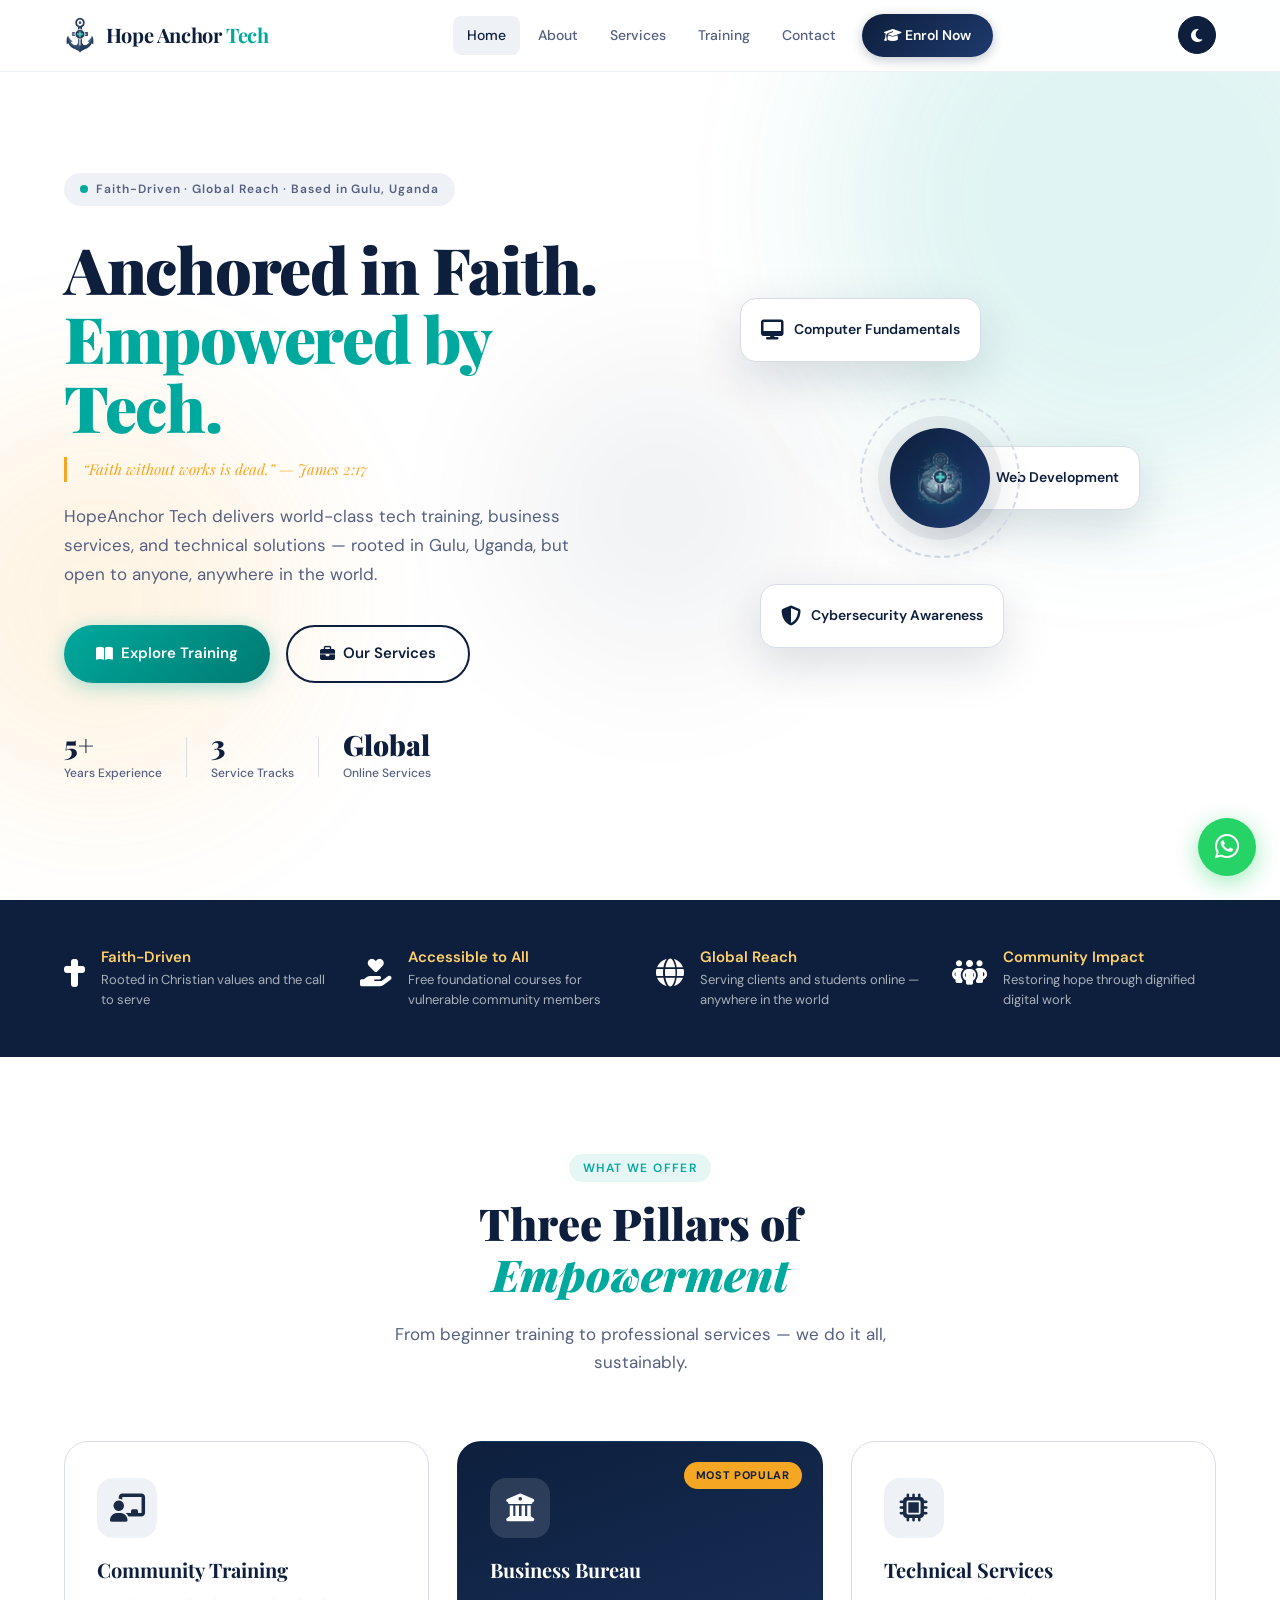
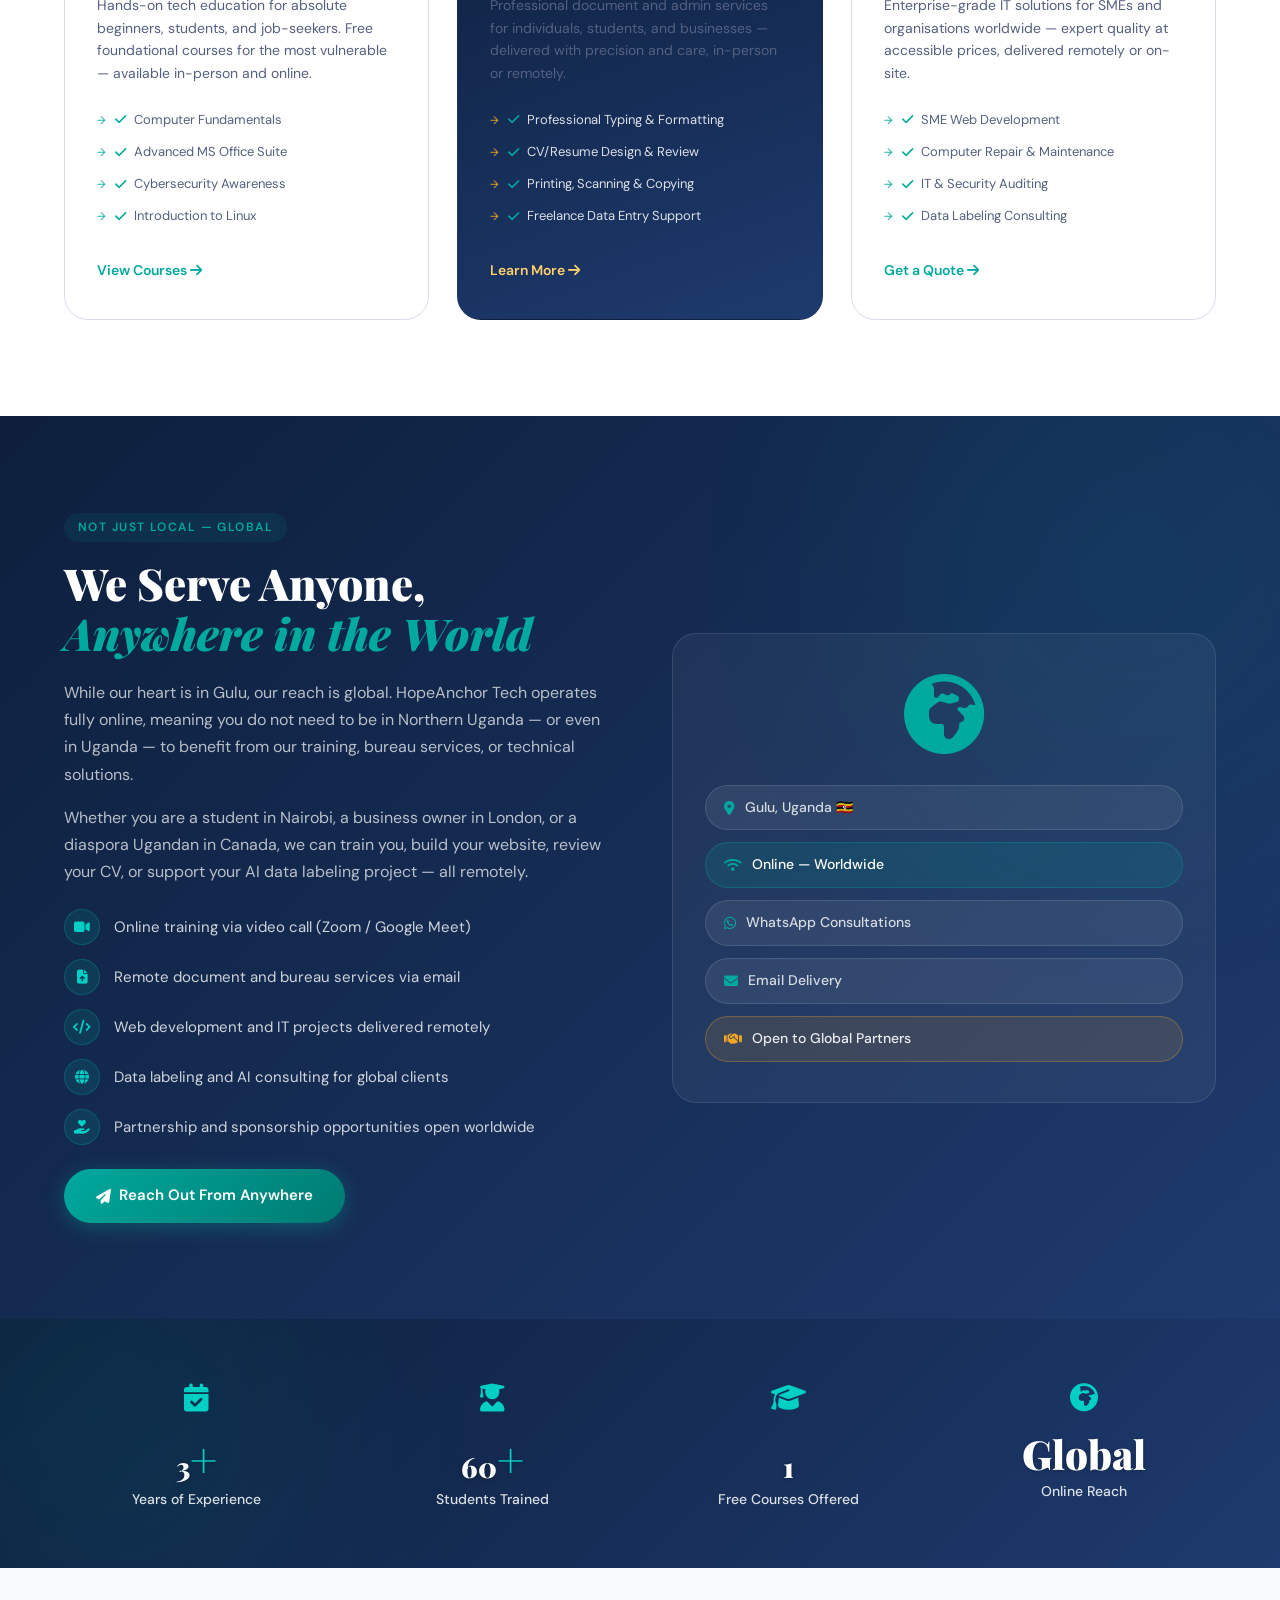
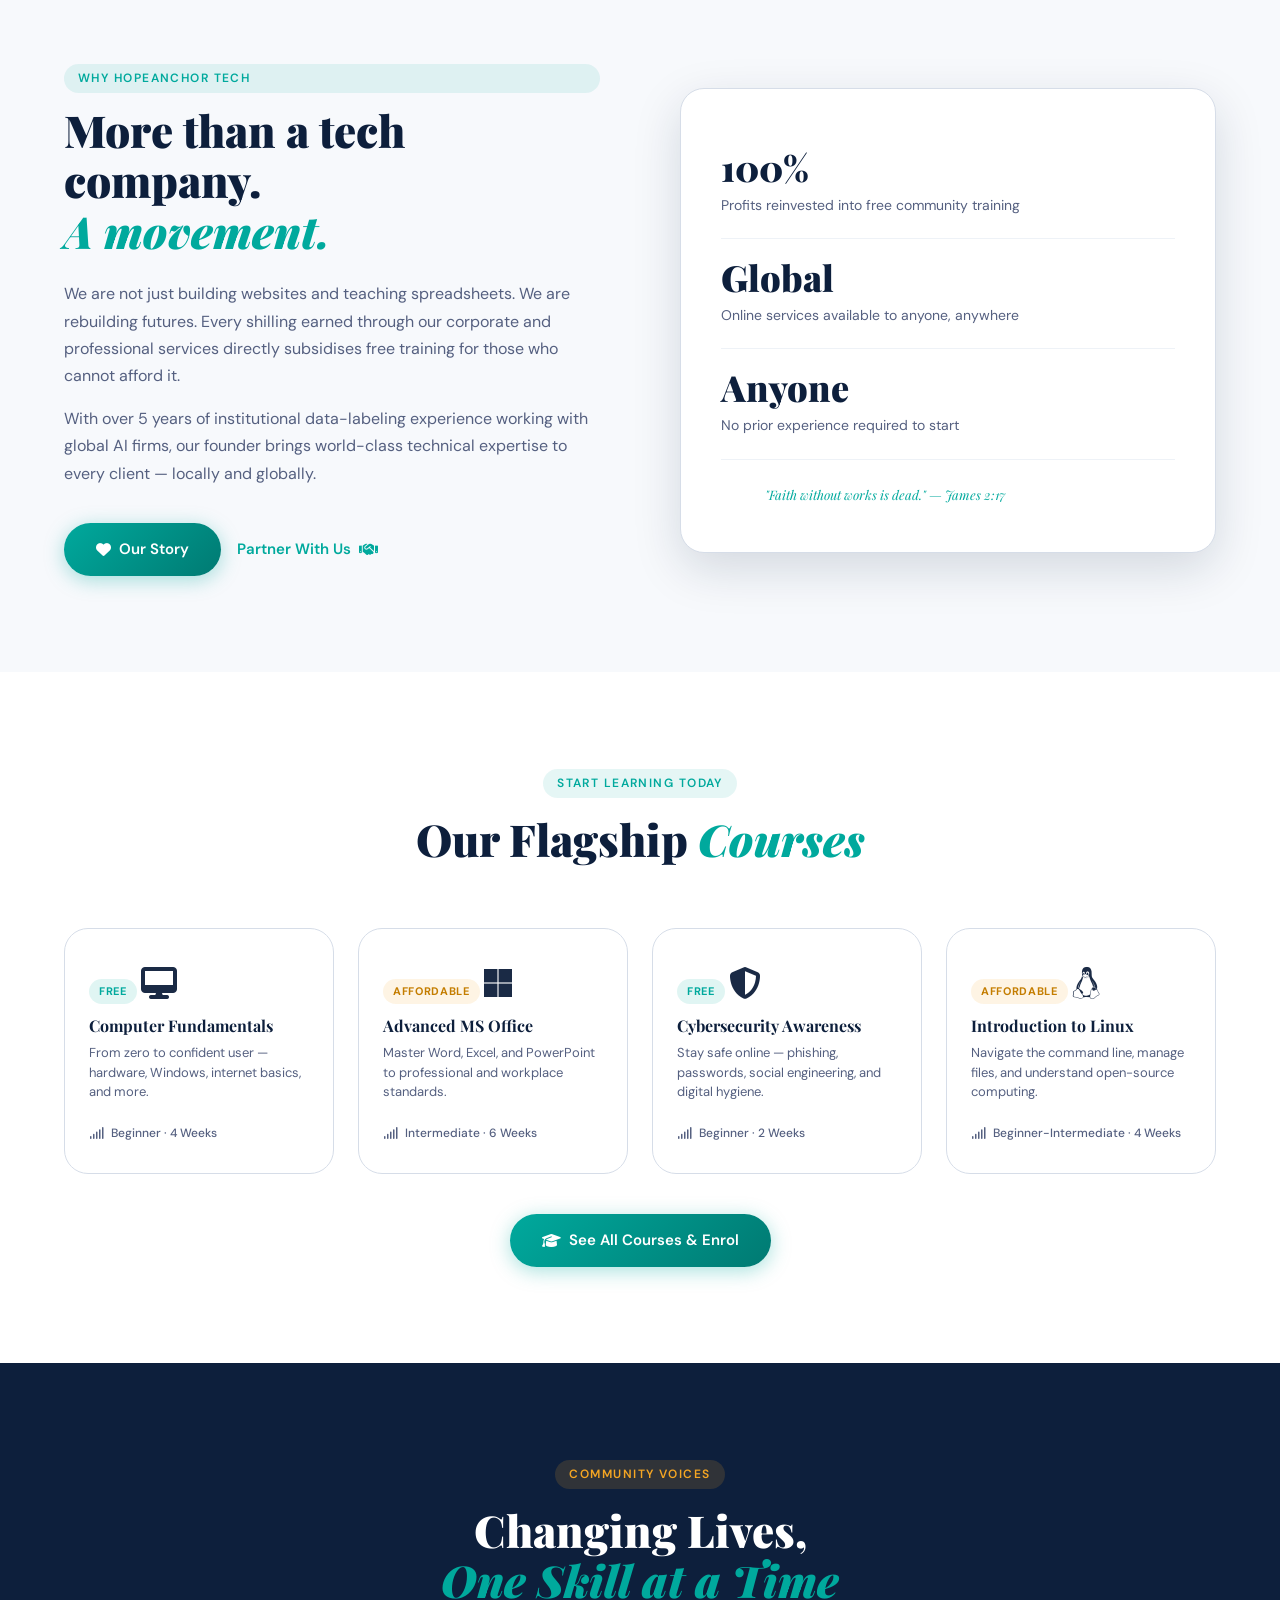
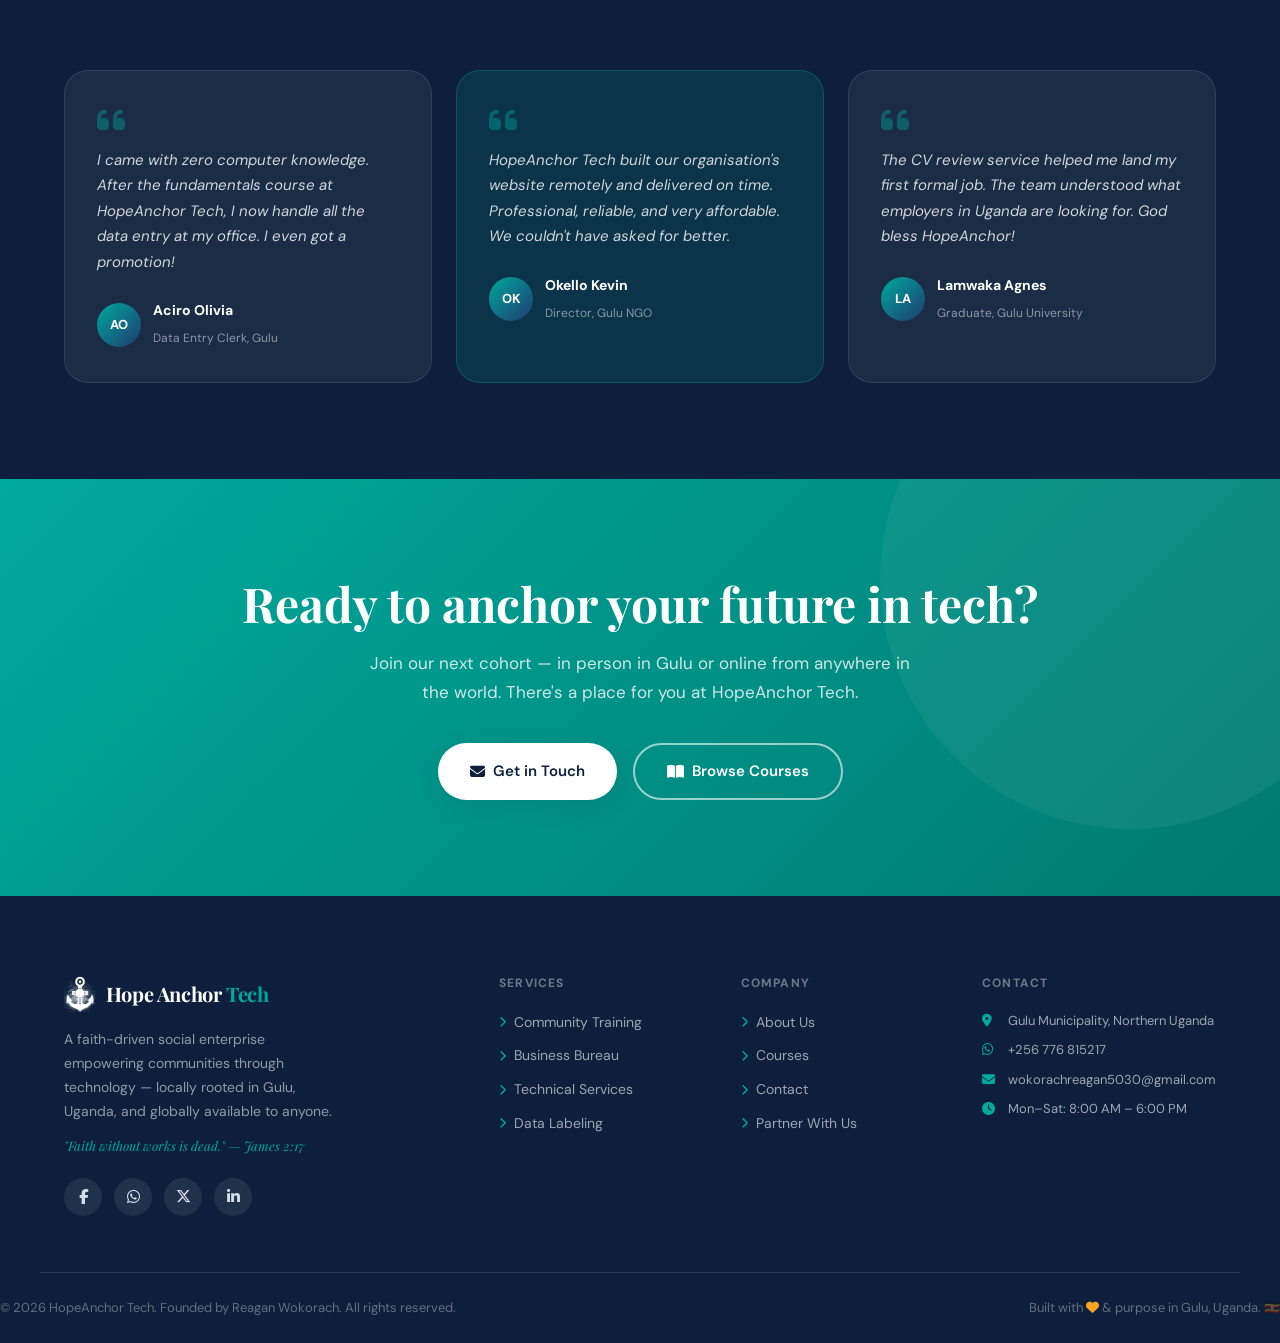
==== commit e8641221: "Re-updated all the files" ====
--- a/index.html
+++ b/index.html
@@ -31,7 +31,7 @@
       <a href="index.html" class="nav-logo">
         <img src="hatLogoWhite.png" alt="HopeAnchor Tech Logo" class="logo-img logo-img-white" />
         <img src="hatLogoBlack.png" alt="HopeAnchor Tech Logo" class="logo-img logo-img-dark" />
-        <span class="logo-text">HopeAnchor<span class="logo-accent">Tech</span></span>
+        <span class="logo-text">Hope Anchor <span class="logo-accent">Tech</span></span>
       </a>
       <nav class="nav-links" id="navLinks">
         <a href="index.html" class="nav-link active">Home</a>
@@ -427,7 +427,7 @@
         <a href="index.html" class="nav-logo footer-logo">
           <!-- hatLogoBlack for dark footer background -->
           <img src="hatLogoBlack.png" alt="HopeAnchor Tech Logo" class="logo-img logo-img-footer" />
-          <span class="logo-text">HopeAnchor<span class="logo-accent">Tech</span></span>
+          <span class="logo-text">Hope Anchor <span class="logo-accent">Tech</span></span>
         </a>
         <p>A faith-driven social enterprise empowering communities through technology — locally rooted in Gulu, Uganda, and globally available to anyone.</p>
         <p class="footer-verse"><em>"Faith without works is dead." — James 2:17</em></p>
--- a/style.css
+++ b/style.css
@@ -1111,8 +1111,8 @@
   color: #F0FBF9;
 } */
 
-.mvv-card .mvv-featured p {
-  color: var(--gold, #ffd700);
+.mvv-card.mvv-featured p {
+  color: #d4f0ec;
 }
 
 .mvv-featured .mvv-icon i {
@@ -3186,3 +3186,122 @@
 [data-theme="dark"] .stats-counter-section {
   background: linear-gradient(135deg, #0a1628 0%, #12243d 100%);
 }
+
+/* ============================================================
+   PATCH v2 — All fixes applied
+   ============================================================ */
+
+/* ── 1. Select dropdown: always show chevron arrow ── */
+.form-group select {
+  appearance: none !important;
+  -webkit-appearance: none !important;
+  background-image: url("data:image/svg+xml,%3Csvg xmlns='http://www.w3.org/2000/svg' width='16' height='16' viewBox='0 0 24 24' fill='none' stroke='%236b7488' stroke-width='2.5' stroke-linecap='round' stroke-linejoin='round'%3E%3Cpolyline points='6 9 12 15 18 9'%3E%3C/polyline%3E%3C/svg%3E") !important;
+  background-repeat: no-repeat !important;
+  background-position: right 14px center !important;
+  background-size: 16px !important;
+  padding-right: 42px !important;
+}
+[data-theme="dark"] .form-group select {
+  background-image: url("data:image/svg+xml,%3Csvg xmlns='http://www.w3.org/2000/svg' width='16' height='16' viewBox='0 0 24 24' fill='none' stroke='%2300CFC3' stroke-width='2.5' stroke-linecap='round' stroke-linejoin='round'%3E%3Cpolyline points='6 9 12 15 18 9'%3E%3C/polyline%3E%3C/svg%3E") !important;
+  background-repeat: no-repeat !important;
+  background-position: right 14px center !important;
+  background-size: 16px !important;
+  padding-right: 42px !important;
+}
+
+/* ── 2. Stats counter — ensure bright white text on light mode too ── */
+.stats-counter-section .stats-counter-num,
+.stats-counter-section .stat-num {
+  color: #ffffff !important;
+  text-shadow: 0 1px 4px rgba(0,0,0,0.3);
+}
+.stats-counter-section .stats-counter-label {
+  color: rgba(255,255,255,0.85) !important;
+}
+.stats-counter-section .stats-counter-icon {
+  color: #00CFC3 !important;
+}
+
+/* ── 3. Back-to-top: raise above footer copyright, no overlap ── */
+.back-to-top {
+  bottom: 90px !important;
+}
+@media (max-width: 768px) {
+  .back-to-top {
+    bottom: 88px !important;
+    left: 14px !important;
+  }
+}
+
+/* ── 4. WhatsApp float: always visible, stacked above back-to-top ── */
+.whatsapp-float {
+  bottom: 24px !important;
+  right: 24px !important;
+  opacity: 1 !important;
+  transform: none !important;
+  pointer-events: auto !important;
+}
+.whatsapp-float.wa-hidden {
+  opacity: 1 !important;
+  transform: none !important;
+  pointer-events: auto !important;
+}
+@media (max-width: 768px) {
+  .whatsapp-float {
+    bottom: 18px !important;
+    right: 14px !important;
+  }
+}
+
+/* ── 5. Our Values — darken value words in dark mode, remove underlines ── */
+.values-list li {
+  text-decoration: none !important;
+  list-style: none !important;
+}
+.values-list li strong {
+  text-decoration: none !important;
+}
+/* Light mode: make value words clearly navy */
+.values-list strong {
+  color: var(--navy) !important;
+  font-weight: 700 !important;
+}
+/* Dark mode: brighten the value title words to near-white */
+[data-theme="dark"] .values-list li {
+  color: #c9d1d9 !important;
+}
+[data-theme="dark"] .values-list strong {
+  color: #e6edf3 !important;
+  font-weight: 700 !important;
+}
+
+/* ── 6. Our Vision text in light mode — improve readability ── */
+.mvv-featured p {
+  color: #d4f0ec !important;
+}
+/* Also ensure Our Vision card paragraph is bright enough */
+.mvv-card.mvv-featured p {
+  color: #d4f0ec !important;
+}
+
+/* ── 7. Cycle icon (fa-rotate) in Revenue Reinvested — visible in light mode ── */
+.model-step.ms-highlight .ms-icon i {
+  color: #ffffff !important;
+}
+.ms-highlight .ms-icon {
+  color: #ffffff !important;
+}
+
+/* ── 8. Remove underlines on impact-item / Why Us section ── */
+.impact-item {
+  text-decoration: none !important;
+}
+.impact-num {
+  text-decoration: none !important;
+}
+.impact-desc {
+  text-decoration: none !important;
+}
+
+/* ── 9. Logo name: Hope Anchor Tech (three words) — fixed in HTML ── */
+
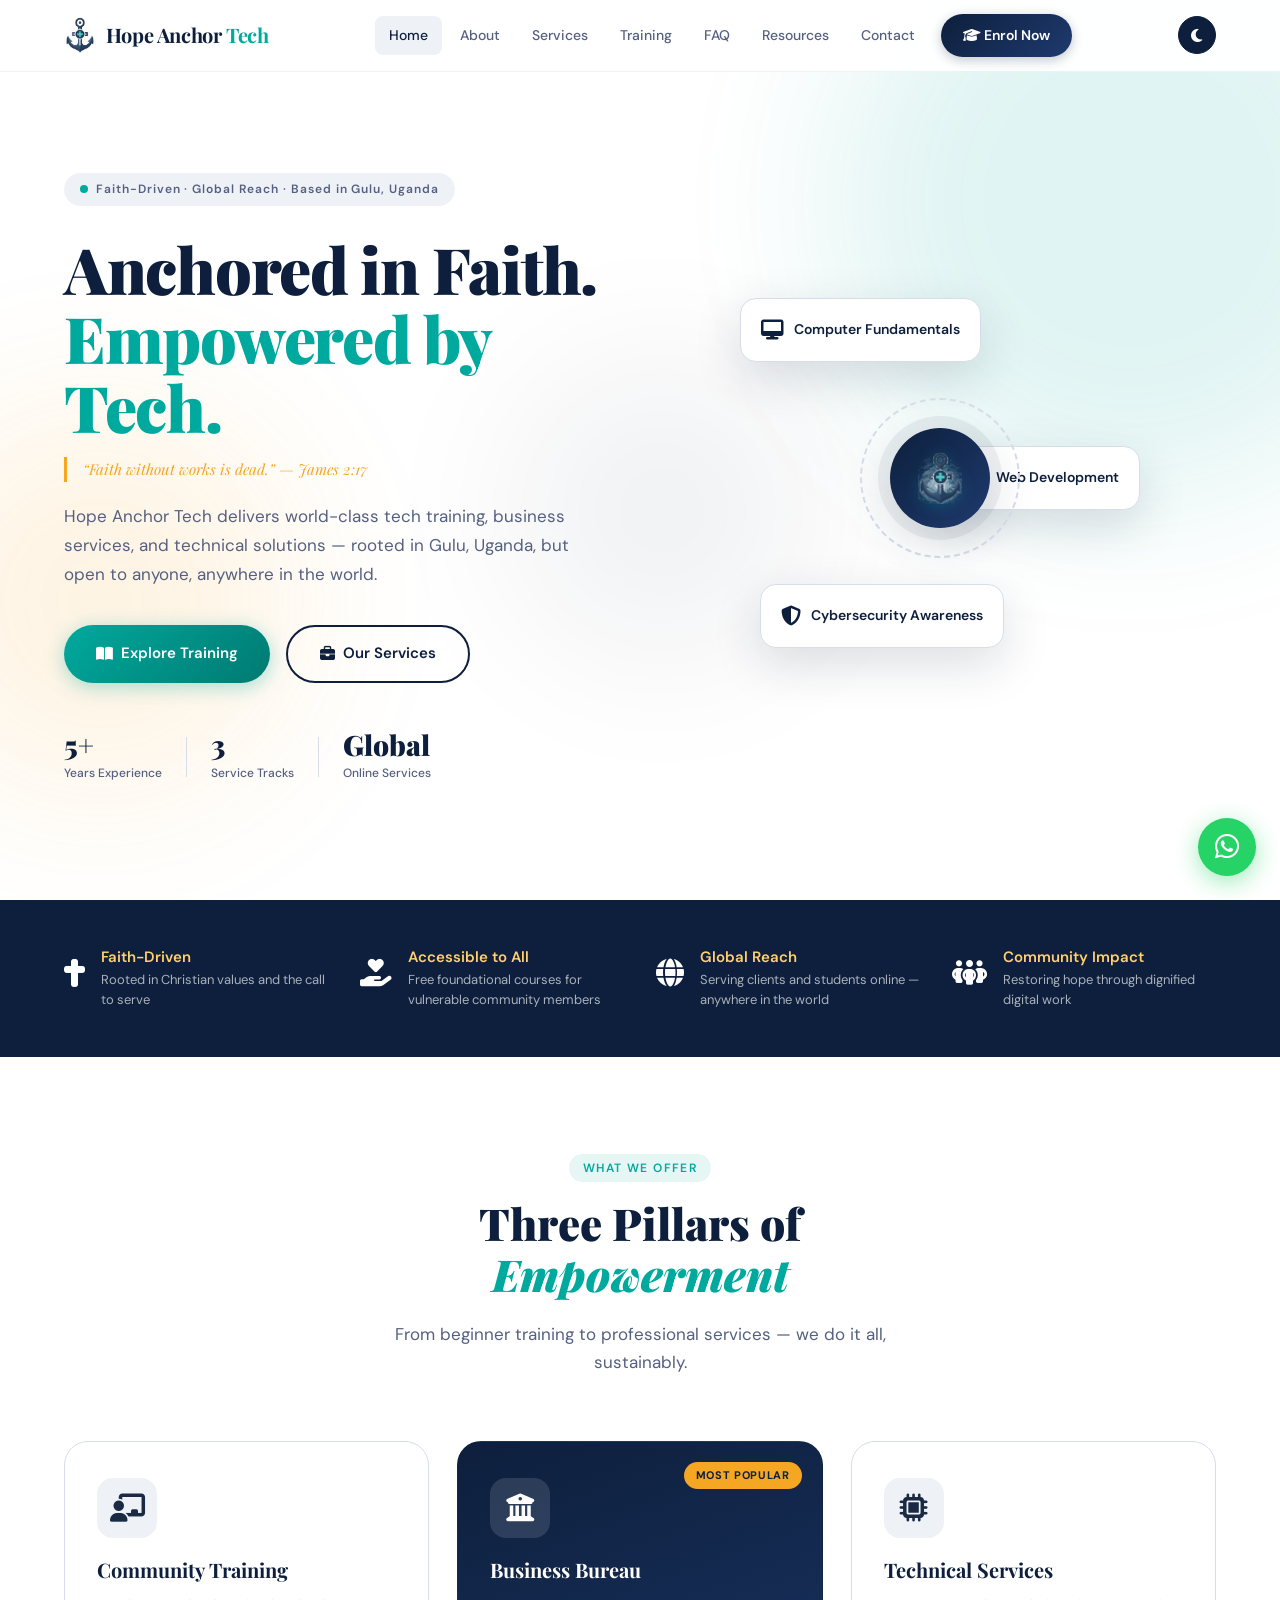
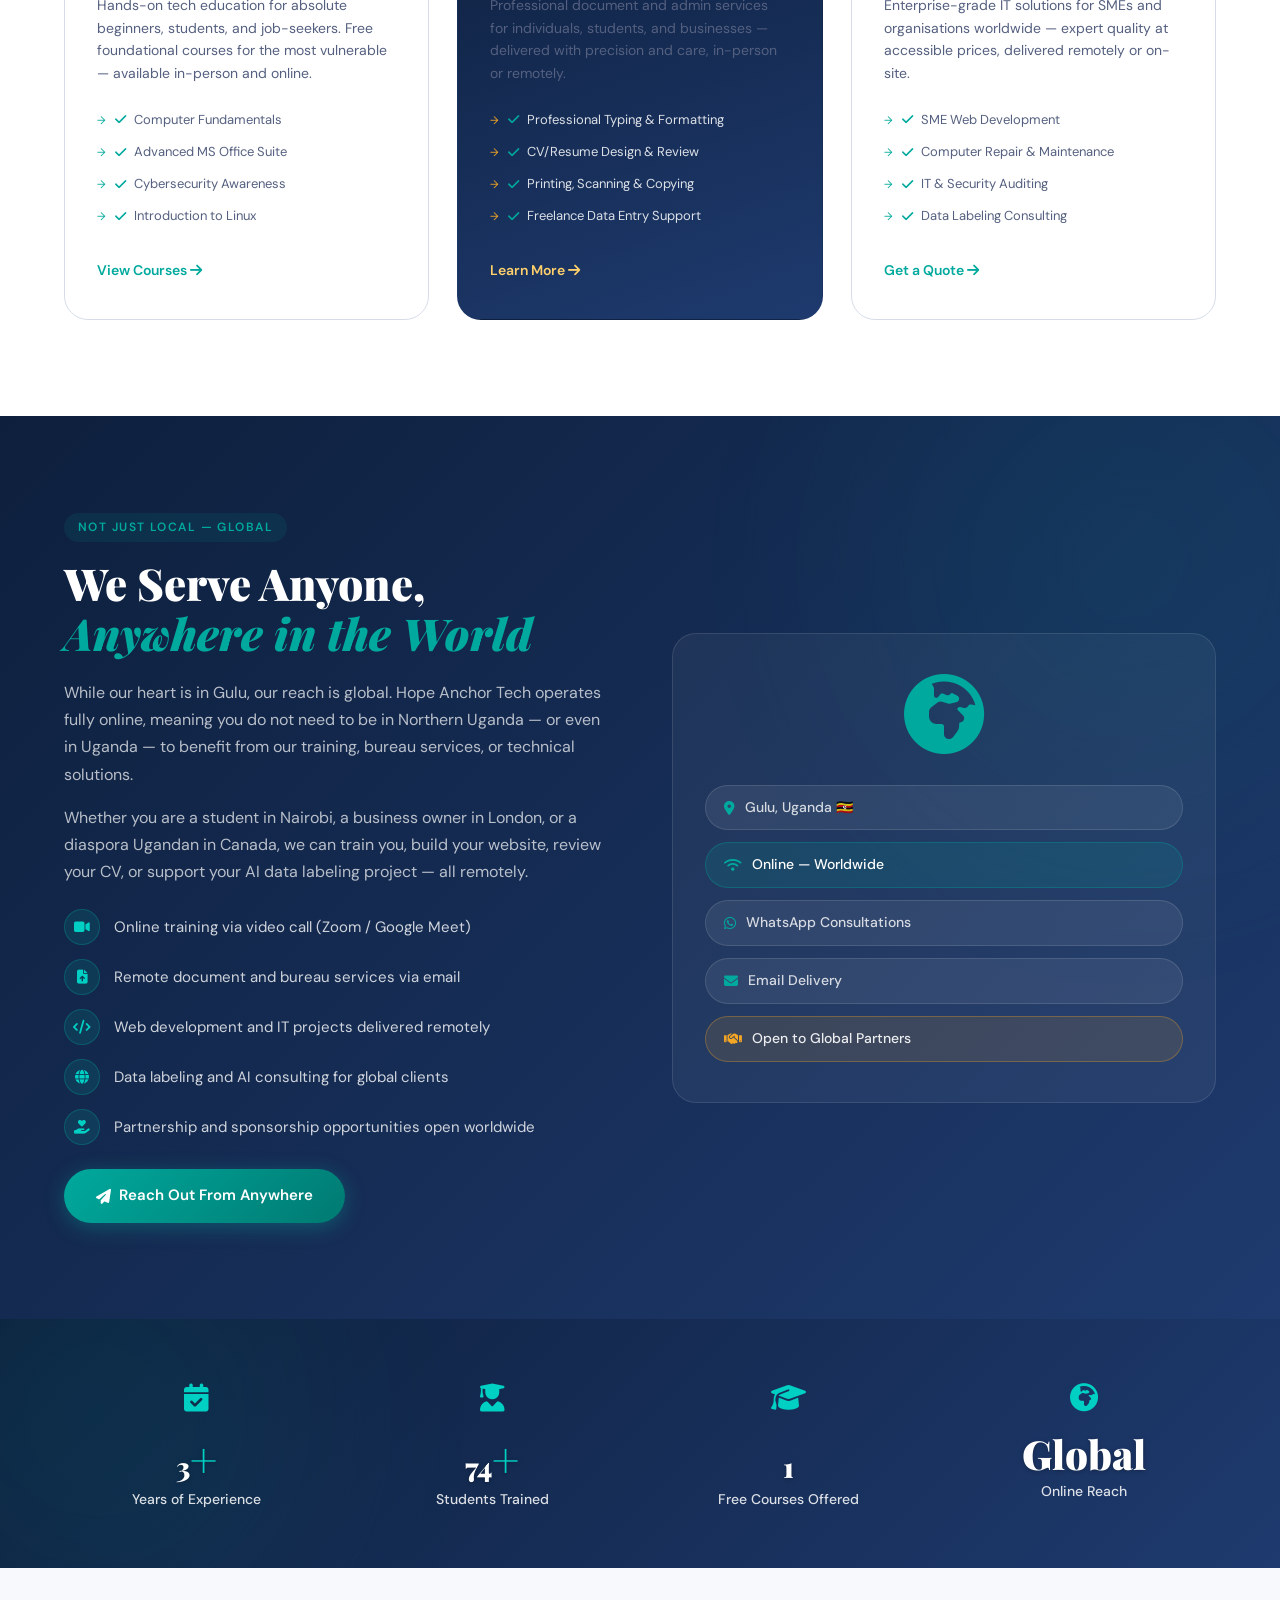
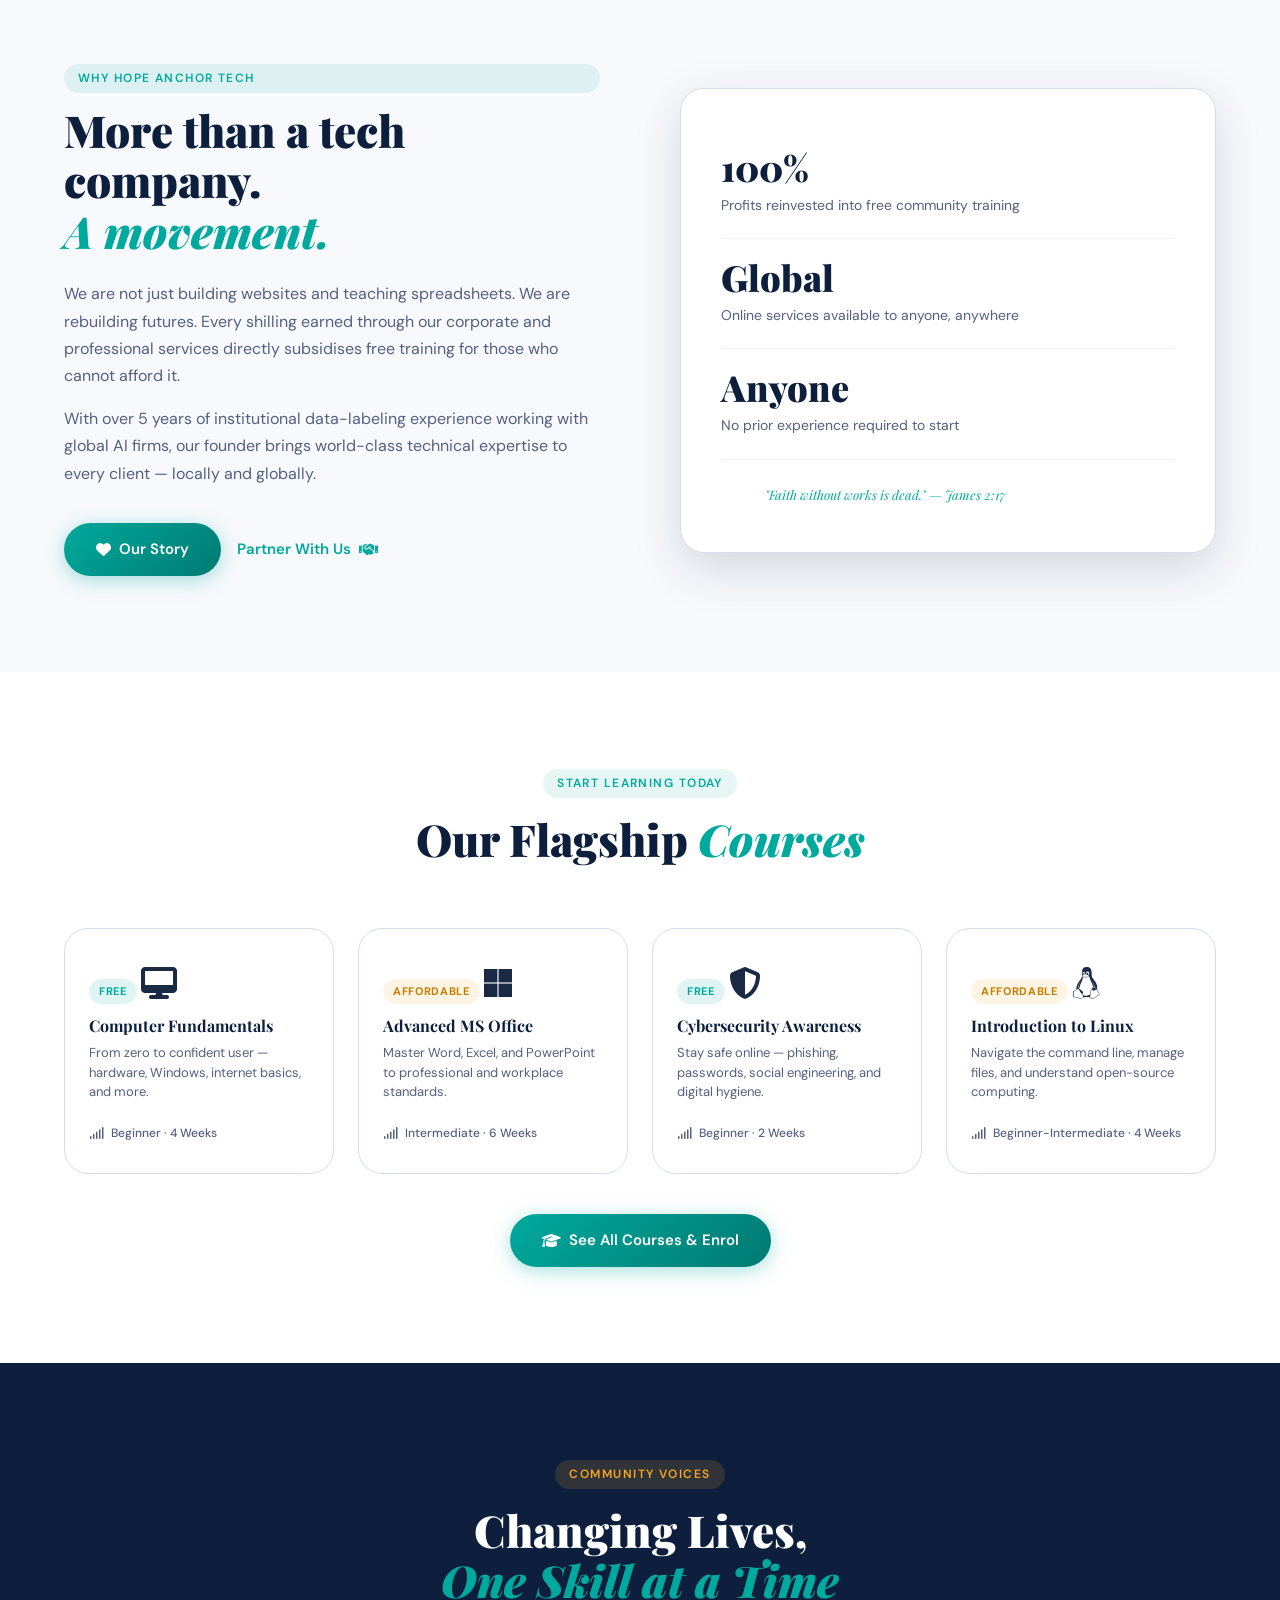
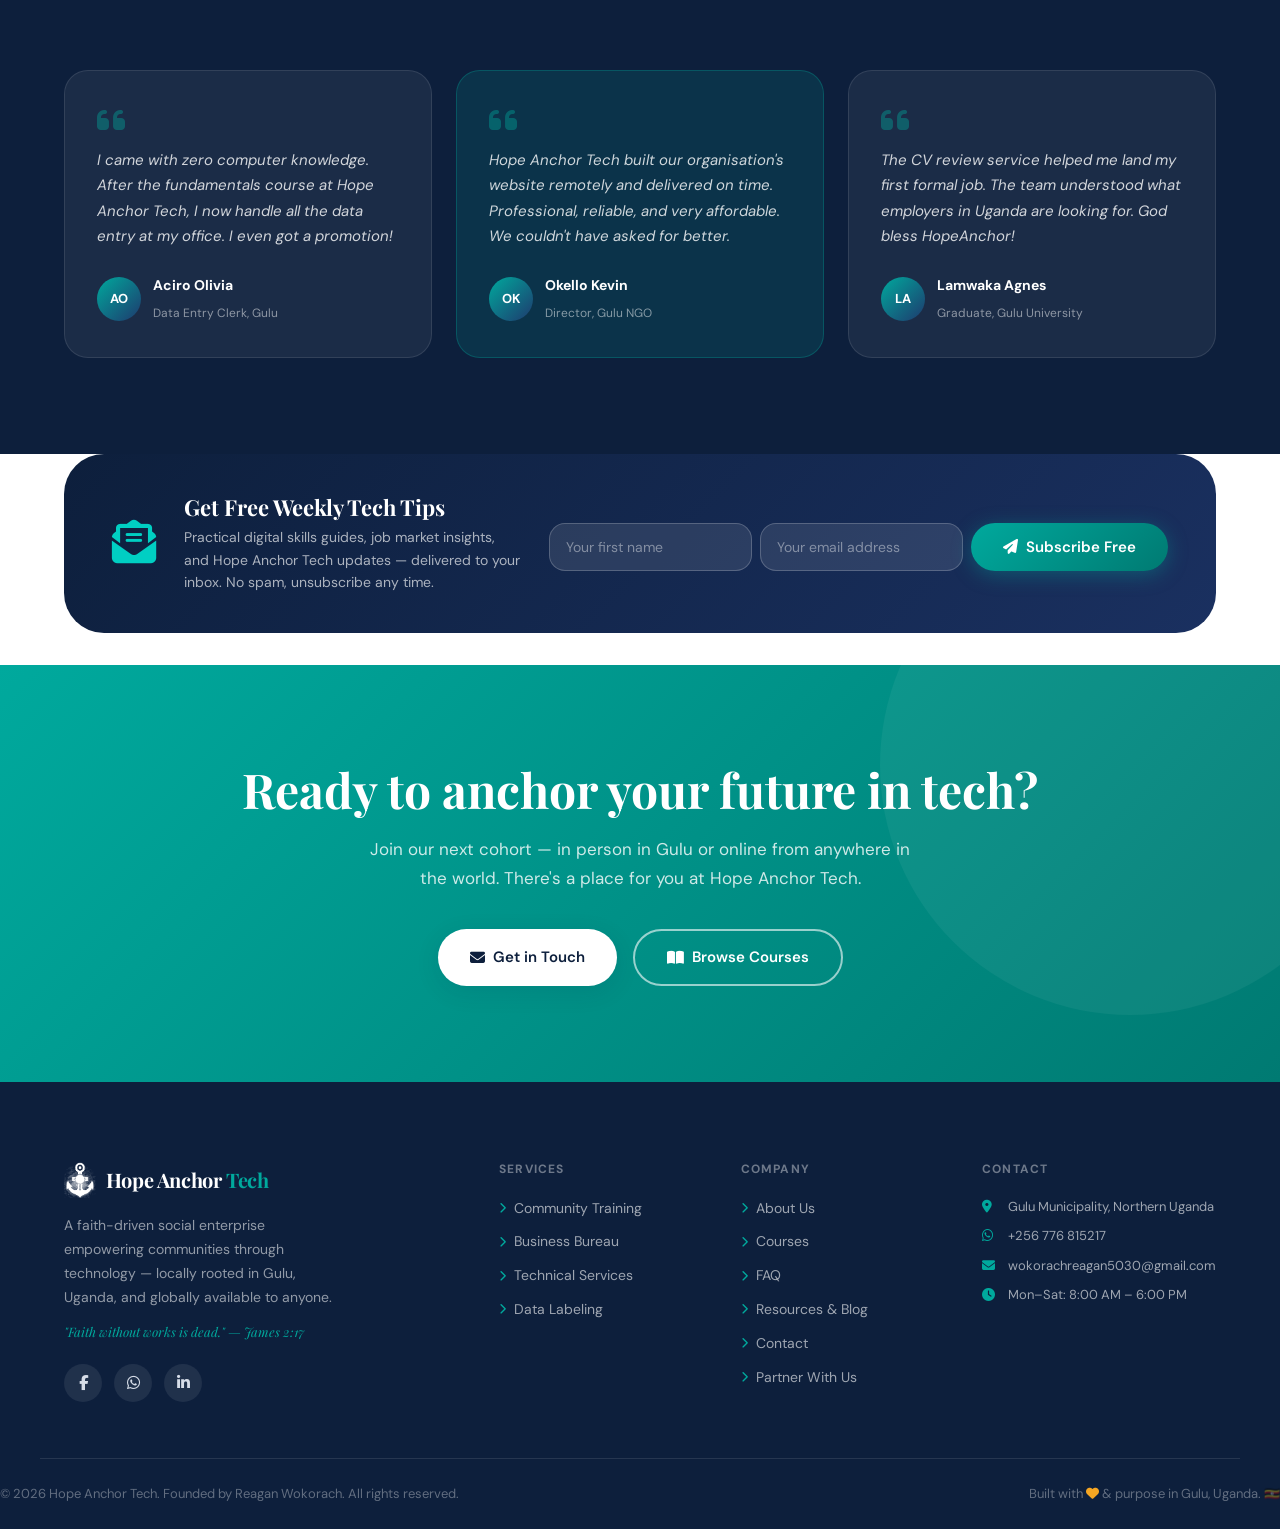
==== commit 01d4ac50: "Re-uploaded all the files" ====
--- a/index.html
+++ b/index.html
@@ -3,25 +3,119 @@
 <head>
   <meta charset="UTF-8" />
   <meta name="viewport" content="width=device-width, initial-scale=1.0" />
-  <title>HopeAnchor Tech — Empowering Communities Through Technology</title>
-  <meta name="description" content="HopeAnchor Tech is a faith-driven social enterprise in Gulu, Uganda, providing affordable tech training, business bureau services, and technical solutions to empower communities worldwide." />
+  <title>Hope Anchor Tech — Free Computer Training in Gulu, Uganda | IT Services Worldwide</title>
+  <meta name="description" content="Hope Anchor Tech offers free and affordable computer training, web development, CV design, and IT services from Gulu, Northern Uganda. Enrol online from anywhere in the world." />
   <link rel="icon" type="image/svg+xml" href="favicon.svg" />
   <link rel="canonical" href="https://hopeanchortech.netlify.app/" />
   <meta property="og:type" content="website" />
   <meta property="og:url" content="https://hopeanchortech.netlify.app/" />
-  <meta property="og:title" content="HopeAnchor Tech — Empowering Communities Through Technology" />
-  <meta property="og:description" content="HopeAnchor Tech is a faith-driven social enterprise providing tech training, business services, and technical solutions to anyone, anywhere." />
+  <meta property="og:title" content="Hope Anchor Tech — Free Computer Training in Gulu, Uganda" />
+  <meta property="og:description" content="Free computer fundamentals and cybersecurity courses in Gulu, Uganda. Affordable MS Office, web development, and IT services available online worldwide." />
   <meta property="og:site_name" content="HopeAnchor Tech" />
+  <meta property="og:image" content="https://hopeanchortech.netlify.app/hatLogoBlack.png" />
+  <meta property="og:image:width" content="800" />
+  <meta property="og:image:height" content="800" />
+  <meta property="og:image:alt" content="Hope Anchor Tech Logo" />
   <meta property="og:locale" content="en_UG" />
-  <meta name="twitter:card" content="summary" />
-  <meta name="twitter:title" content="HopeAnchor Tech — Empowering Communities Through Technology" />
-  <meta name="twitter:description" content="HopeAnchor Tech is a faith-driven social enterprise providing tech training, business services, and technical solutions to anyone, anywhere." />
+  <meta name="twitter:card" content="summary_large_image" />
+  <meta name="twitter:image" content="https://hopeanchortech.netlify.app/hatLogoBlack.png" />
+  <meta name="twitter:title" content="Hope Anchor Tech — Free Computer Training in Gulu, Uganda" />
+  <meta name="twitter:description" content="Free computer fundamentals and cybersecurity courses in Gulu, Uganda. Affordable MS Office, web development, and IT services available online worldwide." />
+  <meta name="keywords" content="free computer training Gulu Uganda, tech training Northern Uganda, computer courses Uganda, Hope Anchor Tech, IT training Gulu, cybersecurity Uganda, web development Gulu" />
+  <meta name="author" content="Reagan Wokorach, Hope Anchor Tech" />
+  <meta name="robots" content="index, follow, max-snippet:-1, max-image-preview:large, max-video-preview:-1" />
+  <meta name="geo.region" content="UG-N" />
+  <meta name="geo.placename" content="Gulu, Uganda" />
+  <link rel="manifest" href="manifest.json" />
   <meta name="theme-color" content="#0D1F3C" />
   <link rel="preconnect" href="https://fonts.googleapis.com" />
   <link rel="preconnect" href="https://fonts.gstatic.com" crossorigin />
   <link href="https://fonts.googleapis.com/css2?family=Playfair+Display:wght@700;900&family=DM+Sans:ital,wght@0,300;0,400;0,500;0,600;1,400&display=swap" rel="stylesheet" />
   <link rel="stylesheet" href="https://cdnjs.cloudflare.com/ajax/libs/font-awesome/6.5.0/css/all.min.css" crossorigin="anonymous" />
   <link rel="stylesheet" href="style.css" />
+  <!-- SEO: Structured Data — LocalBusiness + EducationalOrganization -->
+  <script type="application/ld+json">
+  {
+    "@context": "https://schema.org",
+    "@graph": [
+      {
+        "@type": ["LocalBusiness", "EducationalOrganization"],
+        "@id": "https://hopeanchortech.netlify.app/#organization",
+        "name": "Hope Anchor Tech",
+        "alternateName": "HopeAnchorTech",
+        "description": "Faith-driven tech social enterprise in Gulu, Uganda offering computer training, business bureau services, and IT solutions — locally and online worldwide.",
+        "url": "https://hopeanchortech.netlify.app/",
+        "logo": {
+          "@type": "ImageObject",
+          "url": "https://hopeanchortech.netlify.app/hatLogoBlack.png"
+        },
+        "image": "https://hopeanchortech.netlify.app/hatLogoBlack.png",
+        "telephone": "+256776815217",
+        "email": "wokorachreagan5030@gmail.com",
+        "foundingDate": "2019",
+        "founder": {
+          "@type": "Person",
+          "name": "Reagan Wokorach",
+          "jobTitle": "Founder and CEO",
+          "url": "https://www.linkedin.com/in/reagan-wokorach/"
+        },
+        "address": {
+          "@type": "PostalAddress",
+          "streetAddress": "Gulu Municipality",
+          "addressLocality": "Gulu",
+          "addressRegion": "Northern Uganda",
+          "addressCountry": "UG"
+        },
+        "geo": {
+          "@type": "GeoCoordinates",
+          "latitude": 2.7748,
+          "longitude": 32.2990
+        },
+        "openingHoursSpecification": [
+          {
+            "@type": "OpeningHoursSpecification",
+            "dayOfWeek": ["Monday","Tuesday","Wednesday","Thursday","Friday","Saturday"],
+            "opens": "08:00",
+            "closes": "18:00"
+          }
+        ],
+        "sameAs": [
+          "https://www.facebook.com/wokozreagan/",
+          "https://www.linkedin.com/in/reagan-wokorach/",
+          "https://wa.me/256776815217"
+        ],
+        "hasOfferCatalog": {
+          "@type": "OfferCatalog",
+          "name": "Tech Training & Services",
+          "itemListElement": [
+            {"@type": "Offer", "itemOffered": {"@type": "Course", "name": "Computer Fundamentals", "description": "Free foundational computer skills training", "provider": {"@type": "Organization", "name": "Hope Anchor Tech"}}},
+            {"@type": "Offer", "itemOffered": {"@type": "Course", "name": "Advanced MS Office Suite", "description": "Professional Microsoft Office training", "provider": {"@type": "Organization", "name": "Hope Anchor Tech"}}},
+            {"@type": "Offer", "itemOffered": {"@type": "Course", "name": "Cybersecurity Awareness", "description": "Free cybersecurity fundamentals training", "provider": {"@type": "Organization", "name": "Hope Anchor Tech"}}},
+            {"@type": "Offer", "itemOffered": {"@type": "Course", "name": "Introduction to Linux", "description": "Linux command line and open-source computing", "provider": {"@type": "Organization", "name": "Hope Anchor Tech"}}}
+          ]
+        },
+        "areaServed": [
+          {"@type": "City", "name": "Gulu", "containedInPlace": {"@type": "Country", "name": "Uganda"}},
+          {"@type": "Place", "name": "Worldwide (Online)"}
+        ],
+        "priceRange": "Free – Affordable",
+        "keywords": "computer training Gulu Uganda, tech training Northern Uganda, free computer courses Uganda, IT training Gulu, cybersecurity training Uganda, web development Uganda, business bureau Gulu, Hope Anchor Tech"
+      },
+      {
+        "@type": "WebSite",
+        "@id": "https://hopeanchortech.netlify.app/#website",
+        "url": "https://hopeanchortech.netlify.app/",
+        "name": "Hope Anchor Tech",
+        "publisher": {"@id": "https://hopeanchortech.netlify.app/#organization"},
+        "potentialAction": {
+          "@type": "SearchAction",
+          "target": "https://hopeanchortech.netlify.app/training.html",
+          "query-input": "required name=search_term_string"
+        }
+      }
+    ]
+  }
+  </script>
 </head>
 <body>
 
@@ -29,8 +123,8 @@
   <header class="navbar" id="navbar">
     <div class="nav-container">
       <a href="index.html" class="nav-logo">
-        <img src="hatLogoWhite.png" alt="HopeAnchor Tech Logo" class="logo-img logo-img-white" />
-        <img src="hatLogoBlack.png" alt="HopeAnchor Tech Logo" class="logo-img logo-img-dark" />
+        <img src="hatLogoWhite.png" alt="Hope Anchor Tech Logo" class="logo-img logo-img-white" />
+        <img src="hatLogoBlack.png" alt="Hope Anchor Tech Logo" class="logo-img logo-img-dark" />
         <span class="logo-text">Hope Anchor <span class="logo-accent">Tech</span></span>
       </a>
       <nav class="nav-links" id="navLinks">
@@ -38,6 +132,8 @@
         <a href="about.html" class="nav-link">About</a>
         <a href="services.html" class="nav-link">Services</a>
         <a href="training.html" class="nav-link">Training</a>
+        <a href="faq.html" class="nav-link">FAQ</a>
+        <a href="blog.html" class="nav-link">Resources</a>
         <a href="contact.html" class="nav-link">Contact</a>
         <a href="contact.html" class="nav-cta"><i class="fa-solid fa-graduation-cap"></i> Enrol Now</a>
       </nav>
@@ -71,7 +167,7 @@
       </h1>
       <p class="hero-verse">&ldquo;Faith without works is dead.&rdquo; — James 2:17</p>
       <p class="hero-sub">
-        HopeAnchor Tech delivers world-class tech training, business services, and technical solutions — rooted in Gulu, Uganda, but open to anyone, anywhere in the world.
+        Hope Anchor Tech delivers world-class tech training, business services, and technical solutions — rooted in Gulu, Uganda, but open to anyone, anywhere in the world.
       </p>
       <div class="hero-actions">
         <a href="training.html" class="btn btn-primary"><i class="fa-solid fa-book-open"></i> Explore Training</a>
@@ -103,7 +199,7 @@
           <div class="orbit-ring"></div>
           <div class="orbit-core">
             <!-- Brand logo replaces FA anchor in hero orbit -->
-            <img src="hatLogoWhite.png" alt="HopeAnchor Tech" class="orbit-logo" />
+            <img src="hatLogoWhite.png" alt="Hope Anchor Tech" class="orbit-logo" />
           </div>
         </div>
       </div>
@@ -212,7 +308,7 @@
         <div class="gr-text">
           <span class="section-tag">Not Just Local — Global</span>
           <h2 class="section-title">We Serve Anyone,<br><em>Anywhere in the World</em></h2>
-          <p>While our heart is in Gulu, our reach is global. HopeAnchor Tech operates fully online, meaning you do not need to be in Northern Uganda — or even in Uganda — to benefit from our training, bureau services, or technical solutions.</p>
+          <p>While our heart is in Gulu, our reach is global. Hope Anchor Tech operates fully online, meaning you do not need to be in Northern Uganda — or even in Uganda — to benefit from our training, bureau services, or technical solutions.</p>
           <p>Whether you are a student in Nairobi, a business owner in London, or a diaspora Ugandan in Canada, we can train you, build your website, review your CV, or support your AI data labeling project — all remotely.</p>
           <div class="gr-points">
             <div class="gr-point">
@@ -286,7 +382,7 @@
   <section class="section why-us">
     <div class="container why-grid">
       <div class="why-text">
-        <span class="section-tag">Why HopeAnchor Tech</span>
+        <span class="section-tag">Why Hope Anchor Tech</span>
         <h2 class="section-title">More than a tech company.<br><em>A movement.</em></h2>
         <p>We are not just building websites and teaching spreadsheets. We are rebuilding futures. Every shilling earned through our corporate and professional services directly subsidises free training for those who cannot afford it.</p>
         <p>With over 5 years of institutional data-labeling experience working with global AI firms, our founder brings world-class technical expertise to every client — locally and globally.</p>
@@ -311,7 +407,7 @@
           </div>
           <div class="impact-verse">
             <!-- Brand logo replaces FA anchor -->
-            <img src="hatLogoWhite.png" alt="HopeAnchor Tech" class="impact-logo" />
+            <img src="hatLogoWhite.png" alt="Hope Anchor Tech" class="impact-logo"  loading="lazy" />
             <em>"Faith without works is dead." — James 2:17</em>
           </div>
         </div>
@@ -372,7 +468,7 @@
       <div class="testi-grid">
         <div class="testi-card">
           <div class="testi-quote"><i class="fa-solid fa-quote-left"></i></div>
-          <p>I came with zero computer knowledge. After the fundamentals course at HopeAnchor Tech, I now handle all the data entry at my office. I even got a promotion!</p>
+          <p>I came with zero computer knowledge. After the fundamentals course at Hope Anchor Tech, I now handle all the data entry at my office. I even got a promotion!</p>
           <div class="testi-author">
             <div class="testi-avatar">AO</div>
             <div>
@@ -383,7 +479,7 @@
         </div>
         <div class="testi-card testi-featured">
           <div class="testi-quote"><i class="fa-solid fa-quote-left"></i></div>
-          <p>HopeAnchor Tech built our organisation's website remotely and delivered on time. Professional, reliable, and very affordable. We couldn't have asked for better.</p>
+          <p>Hope Anchor Tech built our organisation's website remotely and delivered on time. Professional, reliable, and very affordable. We couldn't have asked for better.</p>
           <div class="testi-author">
             <div class="testi-avatar">OK</div>
             <div>
@@ -407,12 +503,37 @@
     </div>
   </section>
 
+
+  <!-- ===== NEWSLETTER SIGNUP ===== -->
+  <section class="newsletter-section">
+    <div class="container">
+      <div class="newsletter-box">
+        <div class="nl-icon"><i class="fa-solid fa-envelope-open-text"></i></div>
+        <div class="nl-text">
+          <h3>Get Free Weekly Tech Tips</h3>
+          <p>Practical digital skills guides, job market insights, and Hope Anchor Tech updates — delivered to your inbox. No spam, unsubscribe any time.</p>
+        </div>
+        <form class="nl-form" name="newsletter" method="POST" data-netlify="true" netlify-honeypot="bot-field">
+          <input type="hidden" name="form-name" value="newsletter" />
+          <input name="bot-field" style="display:none" aria-hidden="true" />
+          <div class="nl-inputs">
+            <input type="text" name="name" placeholder="Your first name" required aria-label="First name" />
+            <input type="email" name="email" placeholder="Your email address" required aria-label="Email address" />
+            <button type="submit" class="btn btn-primary">
+              <i class="fa-solid fa-paper-plane"></i> Subscribe Free
+            </button>
+          </div>
+        </form>
+      </div>
+    </div>
+  </section>
+
   <!-- ============ CTA BANNER ============ -->
   <section class="cta-banner">
     <div class="cta-bg-shape"></div>
     <div class="container cta-content">
       <h2>Ready to anchor your future in tech?</h2>
-      <p>Join our next cohort — in person in Gulu or online from anywhere in the world. There's a place for you at HopeAnchor Tech.</p>
+      <p>Join our next cohort — in person in Gulu or online from anywhere in the world. There's a place for you at Hope Anchor Tech.</p>
       <div class="cta-actions">
         <a href="contact.html" class="btn btn-white"><i class="fa-solid fa-envelope"></i> Get in Touch</a>
         <a href="training.html" class="btn btn-outline-white"><i class="fa-solid fa-book-open"></i> Browse Courses</a>
@@ -426,16 +547,15 @@
       <div class="footer-brand">
         <a href="index.html" class="nav-logo footer-logo">
           <!-- hatLogoBlack for dark footer background -->
-          <img src="hatLogoBlack.png" alt="HopeAnchor Tech Logo" class="logo-img logo-img-footer" />
+          <img src="hatLogoBlack.png" alt="Hope Anchor Tech Logo" class="logo-img logo-img-footer" />
           <span class="logo-text">Hope Anchor <span class="logo-accent">Tech</span></span>
         </a>
         <p>A faith-driven social enterprise empowering communities through technology — locally rooted in Gulu, Uganda, and globally available to anyone.</p>
         <p class="footer-verse"><em>"Faith without works is dead." — James 2:17</em></p>
         <div class="footer-socials">
-          <a href="#" aria-label="Facebook"><i class="fa-brands fa-facebook-f"></i></a>
-          <a href="#" aria-label="WhatsApp"><i class="fa-brands fa-whatsapp"></i></a>
-          <a href="#" aria-label="Twitter / X"><i class="fa-brands fa-x-twitter"></i></a>
-          <a href="#" aria-label="LinkedIn"><i class="fa-brands fa-linkedin-in"></i></a>
+          <a href="https://www.facebook.com/wokozreagan/" aria-label="Facebook" target="_blank" rel="noopener noreferrer"><i class="fa-brands fa-facebook-f"></i></a>
+          <a href="https://wa.me/256776815217" aria-label="WhatsApp" target="_blank" rel="noopener noreferrer"><i class="fa-brands fa-whatsapp"></i></a>
+          <a href="https://www.linkedin.com/in/reagan-wokorach/" aria-label="LinkedIn" target="_blank" rel="noopener noreferrer"><i class="fa-brands fa-linkedin-in"></i></a>
         </div>
       </div>
       <div class="footer-col">
@@ -452,8 +572,10 @@
         <ul>
           <li><a href="about.html"><i class="fa-solid fa-chevron-right"></i> About Us</a></li>
           <li><a href="training.html"><i class="fa-solid fa-chevron-right"></i> Courses</a></li>
+          <li><a href="faq.html"><i class="fa-solid fa-chevron-right"></i> FAQ</a></li>
+          <li><a href="blog.html"><i class="fa-solid fa-chevron-right"></i> Resources &amp; Blog</a></li>
           <li><a href="contact.html"><i class="fa-solid fa-chevron-right"></i> Contact</a></li>
-          <li><a href="contact.html"><i class="fa-solid fa-chevron-right"></i> Partner With Us</a></li>
+          <li><a href="contact.html?interest=Partnership"><i class="fa-solid fa-chevron-right"></i> Partner With Us</a></li>
         </ul>
       </div>
       <div class="footer-col">
@@ -467,13 +589,13 @@
       </div>
     </div>
     <div class="footer-bottom">
-      <p>© 2026 HopeAnchor Tech. Founded by Reagan Wokorach. All rights reserved.</p>
+      <p>© 2026 Hope Anchor Tech. Founded by Reagan Wokorach. All rights reserved.</p>
       <p>Built with <i class="fa-solid fa-heart" style="color:var(--gold)"></i> &amp; purpose in Gulu, Uganda. 🇺🇬</p>
     </div>
   </footer>
 
   <!-- WhatsApp Floating Button -->
-  <a href="https://wa.me/256776815217?text=Hello%20HopeAnchor%20Tech%2C%20I%20would%20like%20to%20enquire%20about%20your%20services."
+  <a href="https://wa.me/256776815217?text=Hello%20Hope%20Anchor%20Tech%2C%20I%27d%20like%20to%20learn%20more%20about%20your%20services."
      class="whatsapp-float" id="whatsappFloat" target="_blank" rel="noopener" aria-label="Chat on WhatsApp">
     <i class="fa-brands fa-whatsapp"></i>
     <span class="wa-tooltip">Chat with us on WhatsApp</span>
@@ -485,5 +607,10 @@
   </button>
 
   <script src="script.js"></script>
+  <script>
+    if ('serviceWorker' in navigator) {
+      navigator.serviceWorker.register('/sw.js').catch(() => {});
+    }
+  </script>
 </body>
 </html>
--- a/style.css
+++ b/style.css
@@ -3305,3 +3305,904 @@
 
 /* ── 9. Logo name: Hope Anchor Tech (three words) — fixed in HTML ── */
 
+
+/* ============================================================
+   CERTIFICATE PREVIEW SECTION — training.html
+   ============================================================ */
+.cert-preview-section {
+  background: var(--off-white);
+}
+
+.cert-preview-grid {
+  display: grid;
+  grid-template-columns: 1fr 1fr;
+  gap: 72px;
+  align-items: center;
+}
+
+/* Left column — text */
+.cert-preview-text .section-tag { display: block; margin-bottom: 12px; }
+.cert-preview-text .section-title { margin-bottom: 20px; }
+.cert-preview-text p { color: var(--text-light); margin-bottom: 14px; font-size: 15px; line-height: 1.75; }
+
+.cert-feature-list {
+  list-style: none;
+  padding: 0;
+  margin: 20px 0 0;
+  display: flex;
+  flex-direction: column;
+  gap: 10px;
+}
+.cert-feature-list li {
+  display: flex;
+  align-items: flex-start;
+  gap: 10px;
+  font-size: 14px;
+  color: var(--text-light);
+  line-height: 1.5;
+}
+.cert-feature-list li i {
+  color: var(--teal);
+  font-size: 15px;
+  margin-top: 1px;
+  flex-shrink: 0;
+}
+
+/* Right column — visual frame */
+.cert-preview-visual {
+  position: relative;
+}
+.cert-preview-frame {
+  position: relative;
+  padding: 24px;
+  background: linear-gradient(145deg, var(--navy) 0%, var(--navy-soft) 100%);
+  border-radius: 20px;
+  box-shadow: 0 32px 80px rgba(13,31,60,0.28), 0 0 0 1px rgba(245,166,35,0.2);
+}
+.cert-preview-badge {
+  position: absolute;
+  top: -14px;
+  left: 50%;
+  transform: translateX(-50%);
+  background: var(--gold);
+  color: var(--navy);
+  font-size: 11px;
+  font-weight: 800;
+  letter-spacing: 1.5px;
+  text-transform: uppercase;
+  padding: 5px 18px;
+  border-radius: 99px;
+  display: flex;
+  align-items: center;
+  gap: 6px;
+  white-space: nowrap;
+  z-index: 2;
+}
+.cert-preview-glow {
+  position: absolute;
+  inset: -40px;
+  background: radial-gradient(ellipse at center, rgba(245,166,35,0.12) 0%, transparent 70%);
+  pointer-events: none;
+  z-index: -1;
+}
+
+/* ── The certificate card itself ── */
+.cert-card {
+  background: linear-gradient(180deg, #f7f8fb 0%, #eef1f8 100%);
+  border-radius: 10px;
+  overflow: hidden;
+  font-family: var(--font-body);
+  position: relative;
+  box-shadow: 0 4px 24px rgba(0,0,0,0.18);
+}
+
+/* Gold corner accents */
+.cert-card::before,
+.cert-card::after {
+  content: '';
+  position: absolute;
+  width: 22px; height: 22px;
+  border: 2px solid var(--gold);
+  z-index: 1;
+}
+.cert-card::before { top: 36px; left: 36px; border-right: none; border-bottom: none; }
+.cert-card::after  { top: 36px; right: 36px; border-left: none; border-bottom: none; }
+
+/* Navy top band */
+.cert-card-topband {
+  background: var(--navy);
+  padding: 10px 0;
+  display: flex;
+  align-items: center;
+  justify-content: center;
+  border-bottom: 2px solid;
+  border-image: linear-gradient(90deg, transparent, var(--gold), var(--teal), var(--gold), transparent) 1;
+}
+.cert-card-diamonds {
+  display: flex;
+  align-items: center;
+  gap: 8px;
+}
+.ccd {
+  display: inline-block;
+  width: 6px; height: 6px;
+  background: var(--gold);
+  transform: rotate(45deg);
+  opacity: 0.7;
+}
+.ccd.ccd-lg {
+  width: 10px; height: 10px;
+  opacity: 1;
+}
+
+.cert-card-body {
+  padding: 20px 28px 16px;
+  text-align: center;
+}
+
+/* CERTIFICATE OF COMPLETION header row */
+.cert-card-header {
+  display: flex;
+  align-items: center;
+  justify-content: center;
+  gap: 10px;
+  margin-bottom: 4px;
+}
+.cert-card-title {
+  font-family: var(--font-display);
+  font-weight: 900;
+  font-size: 13px;
+  letter-spacing: 2.5px;
+  color: var(--navy);
+  text-transform: uppercase;
+}
+.cert-card-accent { color: var(--teal); }
+.cert-card-icon {
+  font-size: 18px;
+  color: var(--navy);
+}
+
+.cert-card-org {
+  font-size: 8px;
+  font-weight: 800;
+  letter-spacing: 4px;
+  text-transform: uppercase;
+  color: var(--navy-soft);
+  margin-bottom: 6px;
+}
+.cert-card-certify {
+  font-size: 7px;
+  letter-spacing: 3px;
+  text-transform: uppercase;
+  color: var(--grey-400);
+  font-weight: 600;
+  margin-bottom: 4px;
+}
+.cert-card-name {
+  font-family: 'Georgia', serif;
+  font-style: italic;
+  font-size: 20px;
+  color: var(--gold);
+  line-height: 1.1;
+  margin-bottom: 5px;
+}
+.cert-card-completed {
+  font-size: 7px;
+  letter-spacing: 3px;
+  text-transform: uppercase;
+  color: var(--grey-400);
+  font-weight: 600;
+  margin-bottom: 6px;
+}
+.cert-card-course-panel {
+  background: var(--navy);
+  padding: 6px 16px;
+  margin: 0 -4px 8px;
+  display: flex;
+  align-items: center;
+  justify-content: center;
+  gap: 8px;
+  font-size: 7.5px;
+  font-weight: 800;
+  letter-spacing: 1.5px;
+  text-transform: uppercase;
+  color: #fff;
+  border-top: 1.5px solid var(--gold);
+  border-bottom: 1.5px solid var(--gold);
+}
+.cert-card-diamond { color: var(--gold); font-size: 8px; }
+.cert-card-meta { font-size: 9px; color: #4a5468; margin-bottom: 2px; }
+.cert-card-meta strong { color: var(--navy); }
+.cert-card-hours {
+  font-size: 7px;
+  font-weight: 800;
+  letter-spacing: 1.5px;
+  text-transform: uppercase;
+  color: var(--teal);
+  margin-bottom: 10px;
+}
+
+/* Signatures */
+.cert-card-sigs {
+  display: flex;
+  align-items: center;
+  justify-content: center;
+  gap: 20px;
+  margin-top: 4px;
+}
+.cert-card-sig { text-align: center; flex: 1; }
+.cert-card-signame {
+  font-family: 'Georgia', serif;
+  font-style: italic;
+  font-size: 13px;
+  color: var(--navy);
+  display: block;
+  border-bottom: 1px solid #c8cdd8;
+  padding-bottom: 4px;
+  margin-bottom: 4px;
+}
+.cert-card-siglabel { font-size: 7px; font-weight: 800; letter-spacing: 1px; text-transform: uppercase; color: var(--navy); }
+.cert-card-sigsub { font-size: 7px; color: var(--grey-400); }
+
+.cert-card-seal {
+  width: 52px; height: 52px;
+  border-radius: 50%;
+  border: 2px solid var(--gold);
+  display: flex;
+  flex-direction: column;
+  align-items: center;
+  justify-content: center;
+  flex-shrink: 0;
+  position: relative;
+  background: radial-gradient(circle, rgba(245,166,35,0.06), transparent);
+}
+.cert-card-seal::before {
+  content: '';
+  position: absolute;
+  inset: 4px;
+  border: 1px dashed rgba(245,166,35,0.5);
+  border-radius: 50%;
+}
+.cert-card-seal i { font-size: 14px; color: var(--navy); margin-bottom: 1px; }
+.cert-card-seal-text { font-size: 5.5px; font-weight: 800; letter-spacing: 0.5px; text-align: center; text-transform: uppercase; color: var(--navy); line-height: 1.4; }
+
+/* Navy footer band */
+.cert-card-footer {
+  background: var(--navy);
+  padding: 8px 16px;
+  display: flex;
+  flex-direction: column;
+  align-items: center;
+  gap: 1px;
+  border-top: 2px solid;
+  border-image: linear-gradient(90deg, transparent, var(--gold), var(--teal), var(--gold), transparent) 1;
+}
+.cert-card-footer em {
+  font-family: var(--font-display);
+  font-size: 8px;
+  color: var(--gold);
+  font-style: italic;
+  letter-spacing: 0.5px;
+}
+.cert-card-footer span {
+  font-size: 7px;
+  color: rgba(255,255,255,0.5);
+  letter-spacing: 0.5px;
+}
+
+/* Dark mode adjustments */
+[data-theme="dark"] .cert-preview-section { background: var(--bg); }
+[data-theme="dark"] .cert-preview-text p { color: var(--text-light); }
+[data-theme="dark"] .cert-feature-list li { color: var(--text-light); }
+[data-theme="dark"] .cert-card { background: linear-gradient(180deg, #1a2744 0%, #131d35 100%); }
+[data-theme="dark"] .cert-card-title { color: #e6edf3; }
+[data-theme="dark"] .cert-card-org { color: #8b949e; }
+[data-theme="dark"] .cert-card-meta { color: #8b949e; }
+[data-theme="dark"] .cert-card-signame { color: #e6edf3; }
+[data-theme="dark"] .cert-card-siglabel { color: #e6edf3; }
+[data-theme="dark"] .cert-card-seal i { color: var(--gold); }
+[data-theme="dark"] .cert-card-seal-text { color: var(--gold); }
+
+/* Responsive */
+@media (max-width: 900px) {
+  .cert-preview-grid {
+    grid-template-columns: 1fr;
+    gap: 40px;
+  }
+  .cert-preview-visual { order: -1; }
+}
+@media (max-width: 480px) {
+  .cert-card-sigs { gap: 10px; }
+  .cert-card-name { font-size: 16px; }
+}
+
+/* ============================================================
+   CERTIFICATE ACTUAL IMAGE — training.html
+   ============================================================ */
+.cert-img-wrap {
+  position: relative;
+  border-radius: var(--radius-md);
+  overflow: hidden;
+  box-shadow: 0 24px 64px rgba(13,31,60,0.28), 0 4px 16px rgba(13,31,60,0.12);
+}
+.cert-actual-img {
+  width: 100%;
+  display: block;
+  border-radius: var(--radius-md);
+  transition: transform 0.4s ease;
+}
+.cert-img-wrap:hover .cert-actual-img {
+  transform: scale(1.02);
+}
+.cert-img-caption {
+  position: absolute;
+  bottom: 0; left: 0; right: 0;
+  background: linear-gradient(to top, rgba(13,31,60,0.92) 0%, transparent 100%);
+  color: #fff;
+  font-size: 13px;
+  font-weight: 600;
+  padding: 28px 20px 16px;
+  display: flex;
+  align-items: center;
+  gap: 8px;
+  letter-spacing: 0.3px;
+}
+.cert-img-caption i { color: var(--teal); font-size: 15px; }
+
+
+/* ── Countdown banner ── */
+.countdown-banner {
+  background: linear-gradient(90deg, #0D1F3C 0%, #1a3060 50%, #0D1F3C 100%);
+  padding: 13px 0;
+  position: sticky;
+  top: 72px;
+  z-index: 90;
+  border-bottom: 2px solid rgba(245,166,35,0.4);
+}
+.countdown-inner {
+  display: flex;
+  align-items: center;
+  justify-content: center;
+  gap: 18px;
+  flex-wrap: wrap;
+}
+.countdown-label {
+  font-size: 13px;
+  font-weight: 600;
+  color: rgba(255,255,255,0.82);
+  letter-spacing: 0.2px;
+  display: flex;
+  align-items: center;
+  gap: 6px;
+}
+.countdown-label .cd-course { color: #00CFC3; font-weight: 700; }
+.countdown-timer { display: flex; align-items: center; gap: 5px; }
+.countdown-unit {
+  background: rgba(255,255,255,0.10);
+  border: 1px solid rgba(245,166,35,0.35);
+  border-radius: 6px;
+  padding: 5px 11px;
+  text-align: center;
+  min-width: 50px;
+}
+.countdown-num {
+  display: block;
+  font-family: var(--font-display);
+  font-size: 20px;
+  font-weight: 900;
+  color: #F5A623;
+  line-height: 1;
+}
+.countdown-unit-label {
+  display: block;
+  font-size: 9px;
+  font-weight: 700;
+  letter-spacing: 1.5px;
+  text-transform: uppercase;
+  color: rgba(255,255,255,0.45);
+  margin-top: 2px;
+}
+.countdown-sep { color: rgba(255,255,255,0.25); font-size: 20px; font-weight: 300; }
+.countdown-cta {
+  display: inline-flex;
+  align-items: center;
+  gap: 7px;
+  padding: 7px 18px;
+  background: #F5A623;
+  color: #0D1F3C;
+  border-radius: 20px;
+  font-size: 13px;
+  font-weight: 800;
+  text-decoration: none;
+  transition: background 0.2s, transform 0.2s;
+  white-space: nowrap;
+}
+.countdown-cta:hover { background: #ffd06b; transform: translateY(-1px); }
+@media (max-width: 640px) {
+  .countdown-label { font-size: 11px; }
+  .countdown-num { font-size: 16px; }
+  .countdown-unit { min-width: 40px; padding: 4px 8px; }
+  .countdown-cta { padding: 6px 14px; font-size: 12px; }
+}
+
+
+/* ── Payment methods box ── */
+.payment-methods-box {
+  background: var(--white);
+  border: 1px solid var(--grey-200);
+  border-radius: var(--radius-lg);
+  padding: 28px 32px;
+  margin-top: 28px;
+}
+.payment-methods-box h3 {
+  font-family: var(--font-display);
+  font-size: 20px;
+  font-weight: 700;
+  color: var(--navy);
+  margin-bottom: 8px;
+  display: flex;
+  align-items: center;
+  gap: 10px;
+}
+.payment-methods-box h3 i { color: var(--teal); }
+.pm-intro { font-size: 14px; color: var(--text-light); margin-bottom: 18px; }
+.pm-grid { display: grid; grid-template-columns: 1fr 1fr; gap: 12px; margin-bottom: 16px; }
+.pm-card {
+  display: flex;
+  align-items: center;
+  gap: 14px;
+  padding: 14px 16px;
+  border: 1px solid var(--grey-200);
+  border-radius: var(--radius-md);
+  background: var(--off-white);
+}
+.pm-icon { font-size: 26px; width: 36px; text-align: center; flex-shrink: 0; }
+.pm-info { display: flex; flex-direction: column; gap: 2px; }
+.pm-info strong { font-size: 14px; color: var(--navy); font-weight: 700; }
+.pm-info span { font-size: 12px; color: var(--text-light); }
+.pm-badge {
+  display: inline-block;
+  font-size: 10px;
+  font-weight: 800;
+  letter-spacing: 1px;
+  text-transform: uppercase;
+  background: rgba(0,169,157,0.12);
+  color: var(--teal);
+  padding: 2px 8px;
+  border-radius: 10px;
+  width: fit-content;
+  margin-top: 2px;
+}
+.pm-note {
+  font-size: 13px;
+  color: var(--text-light);
+  display: flex;
+  align-items: flex-start;
+  gap: 8px;
+  padding: 12px 14px;
+  background: rgba(0,169,157,0.06);
+  border-radius: var(--radius-md);
+  border-left: 3px solid var(--teal);
+}
+.pm-note i { color: var(--teal); margin-top: 1px; flex-shrink: 0; }
+@media (max-width: 540px) { .pm-grid { grid-template-columns: 1fr; } }
+[data-theme="dark"] .payment-methods-box { background: rgba(255,255,255,0.04); border-color: rgba(255,255,255,0.1); }
+[data-theme="dark"] .payment-methods-box h3 { color: #e6edf3; }
+[data-theme="dark"] .pm-card { background: rgba(255,255,255,0.05); border-color: rgba(255,255,255,0.08); }
+[data-theme="dark"] .pm-info strong { color: #e6edf3; }
+
+
+/* ── Newsletter section ── */
+.newsletter-section { padding: 0 0 24px; }
+.newsletter-box {
+  background: linear-gradient(135deg, var(--navy) 0%, #1a3060 100%);
+  border-radius: var(--radius-xl);
+  padding: 40px 48px;
+  display: grid;
+  grid-template-columns: auto 1fr auto;
+  align-items: center;
+  gap: 28px;
+}
+.nl-icon { font-size: 42px; color: var(--teal-light); flex-shrink: 0; }
+.nl-text h3 { font-family: var(--font-display); font-size: 22px; color: #fff; margin-bottom: 6px; }
+.nl-text p  { font-size: 14px; color: rgba(255,255,255,0.68); line-height: 1.6; }
+.nl-form { flex-shrink: 0; }
+.nl-inputs { display: flex; gap: 8px; flex-wrap: wrap; }
+.nl-inputs input {
+  padding: 11px 16px;
+  border: 1px solid rgba(255,255,255,0.2);
+  border-radius: var(--radius-md);
+  background: rgba(255,255,255,0.1);
+  color: #fff;
+  font-size: 14px;
+  font-family: var(--font-body);
+  min-width: 0;
+  flex: 1;
+}
+.nl-inputs input::placeholder { color: rgba(255,255,255,0.45); }
+.nl-inputs input:focus { outline: none; border-color: var(--teal); background: rgba(255,255,255,0.15); }
+@media (max-width: 900px) {
+  .newsletter-box { grid-template-columns: 1fr; text-align: center; padding: 32px 24px; }
+  .nl-icon { margin: 0 auto; }
+  .nl-inputs { justify-content: center; }
+  .nl-inputs input { width: 100%; }
+}
+
+
+/* ── Breadcrumbs ── */
+.breadcrumb {
+  background: var(--off-white);
+  border-bottom: 1px solid var(--grey-100);
+  padding: 10px 0;
+}
+.breadcrumb-inner {
+  display: flex;
+  align-items: center;
+  gap: 6px;
+  font-size: 13px;
+  color: var(--grey-400);
+}
+.breadcrumb-inner a { color: var(--teal); text-decoration: none; }
+.breadcrumb-inner a:hover { text-decoration: underline; }
+.breadcrumb-inner .bc-sep { color: var(--grey-400); font-size: 11px; }
+.breadcrumb-inner .bc-current { color: var(--navy); font-weight: 600; }
+[data-theme="dark"] .breadcrumb { background: rgba(255,255,255,0.03); border-color: rgba(255,255,255,0.06); }
+[data-theme="dark"] .breadcrumb-inner .bc-current { color: #e6edf3; }
+
+/* ================================================================
+   ALL NEW FEATURES CSS — v3 complete patch
+   ================================================================ */
+
+/* ── Page hero (FAQ, Blog, inner pages) ── */
+.page-hero {
+  background: linear-gradient(135deg, var(--navy) 0%, var(--navy-soft, #1E3A6E) 100%);
+  padding: 120px 0 56px;
+  text-align: center;
+  color: white;
+  position: relative;
+  overflow: hidden;
+}
+.page-hero .section-tag { display: inline-block; margin-bottom: 16px; }
+.page-hero-title {
+  font-family: var(--font-display);
+  font-size: clamp(32px, 5vw, 52px);
+  font-weight: 900;
+  color: white;
+  margin-bottom: 14px;
+  line-height: 1.15;
+}
+.page-hero-title em { color: var(--teal-light, #00CFC3); font-style: normal; }
+.page-hero p { font-size: 17px; color: rgba(255,255,255,0.72); max-width: 560px; margin: 0 auto; }
+.ph-shape {
+  position: absolute; border-radius: 50%;
+  background: rgba(255,255,255,0.03);
+  pointer-events: none;
+}
+.ph-s1 { width: 400px; height: 400px; top: -160px; right: -100px; }
+.ph-s2 { width: 300px; height: 300px; bottom: -120px; left: -80px; }
+
+/* ── Testimonials — updated styles ── */
+.testi-stars { color: #F5A623; font-size: 13px; margin-bottom: 10px; letter-spacing: 2px; }
+.testi-collect-note {
+  display: flex; align-items: center; gap: 7px;
+  margin-top: 14px;
+  padding: 8px 12px;
+  background: rgba(0,169,157,0.07);
+  border-radius: 6px;
+  font-size: 12px;
+  color: var(--teal);
+  border: 1px dashed rgba(0,169,157,0.3);
+}
+.testi-avatar-pending { background: rgba(107,116,136,0.3) !important; }
+.testi-share-cta {
+  margin-top: 40px;
+  text-align: center;
+}
+.testi-share-cta p { color: var(--text-light); font-size: 15px; margin-bottom: 14px; display: flex; align-items: center; justify-content: center; gap: 8px; }
+.testi-share-cta p i { color: var(--teal); }
+.testi-share-btns { display: flex; gap: 12px; justify-content: center; flex-wrap: wrap; }
+.testi-share-btn {
+  display: inline-flex; align-items: center; gap: 8px;
+  padding: 10px 20px; border-radius: 24px;
+  font-size: 14px; font-weight: 700;
+  text-decoration: none;
+  transition: opacity 0.2s, transform 0.2s;
+}
+.testi-share-btn:hover { opacity: 0.88; transform: translateY(-1px); }
+.wa-share { background: #25D366; color: white; }
+.fb-share { background: #1877F2; color: white; }
+
+/* ── Newsletter on homepage ── */
+.newsletter-section { padding: 0 0 32px; }
+.newsletter-box {
+  background: linear-gradient(135deg, var(--navy) 0%, #1a3060 100%);
+  border-radius: var(--radius-xl, 40px);
+  padding: 40px 48px;
+  display: grid;
+  grid-template-columns: auto 1fr auto;
+  align-items: center;
+  gap: 28px;
+}
+.nl-icon { font-size: 44px; color: var(--teal-light, #00CFC3); flex-shrink: 0; }
+.nl-text h3 { font-family: var(--font-display); font-size: 22px; color: #fff; margin-bottom: 6px; }
+.nl-text p  { font-size: 14px; color: rgba(255,255,255,0.65); line-height: 1.6; }
+.nl-inputs { display: flex; gap: 8px; flex-wrap: wrap; margin-top: 6px; }
+.nl-inputs input {
+  padding: 11px 16px;
+  border: 1px solid rgba(255,255,255,0.2);
+  border-radius: var(--radius-md, 16px);
+  background: rgba(255,255,255,0.1);
+  color: #fff;
+  font-size: 14px;
+  font-family: var(--font-body);
+  min-width: 0; flex: 1;
+}
+.nl-inputs input::placeholder { color: rgba(255,255,255,0.42); }
+.nl-inputs input:focus { outline: none; border-color: var(--teal); background: rgba(255,255,255,0.15); }
+@media (max-width: 900px) {
+  .newsletter-box { grid-template-columns: 1fr; text-align: center; padding: 32px 24px; }
+  .nl-icon { margin: 0 auto; }
+  .nl-inputs { justify-content: center; }
+  .nl-inputs input { width: 100%; min-width: 100%; }
+}
+
+/* Newsletter on blog page */
+.nl-blog-box {
+  background: linear-gradient(135deg, var(--navy) 0%, #1a3060 100%);
+  border-radius: var(--radius-xl, 40px);
+  padding: 36px 40px;
+  display: flex;
+  align-items: center;
+  gap: 24px;
+  flex-wrap: wrap;
+  margin-top: 48px;
+}
+.nl-blog-icon { font-size: 40px; color: var(--teal-light, #00CFC3); flex-shrink: 0; }
+.nl-blog-text { flex: 1; min-width: 200px; }
+.nl-blog-text h3 { font-family: var(--font-display); font-size: 20px; color: #fff; margin-bottom: 6px; }
+.nl-blog-text p { font-size: 14px; color: rgba(255,255,255,0.65); }
+.nl-blog-form { width: 100%; }
+
+/* ── FAQ page ── */
+.faq-page-container { max-width: 840px; }
+.faq-group { margin-bottom: 44px; }
+.faq-group-header {
+  display: flex; align-items: center; gap: 14px;
+  margin-bottom: 18px; padding-bottom: 12px;
+  border-bottom: 2px solid var(--grey-200, #D6DDE8);
+}
+.faq-group-header h2 { font-size: 21px; font-weight: 700; color: var(--navy); font-family: var(--font-display); }
+.faq-group-icon {
+  width: 42px; height: 42px; border-radius: 50%;
+  background: var(--teal); color: white;
+  display: flex; align-items: center; justify-content: center;
+  font-size: 17px; flex-shrink: 0;
+}
+.faq-list-stack { display: flex; flex-direction: column; gap: 8px; }
+.faq-acc-item {
+  border: 1px solid var(--grey-200, #D6DDE8);
+  border-radius: var(--radius-md, 16px);
+  overflow: hidden;
+  background: var(--white);
+  transition: box-shadow 0.2s;
+}
+.faq-acc-item:hover { box-shadow: var(--shadow-sm); }
+.faq-acc-q {
+  width: 100%; background: none; border: none;
+  padding: 17px 20px; font-family: var(--font-body);
+  font-size: 15px; font-weight: 600; color: var(--navy);
+  text-align: left; cursor: pointer;
+  display: flex; justify-content: space-between; align-items: center; gap: 12px;
+  transition: background 0.2s;
+}
+.faq-acc-q:hover { background: var(--off-white, #F7F9FC); }
+.faq-acc-q[aria-expanded="true"] { background: var(--off-white, #F7F9FC); color: var(--teal); }
+.faq-chev { transition: transform 0.3s; font-size: 13px; color: var(--teal); flex-shrink: 0; }
+.faq-acc-q[aria-expanded="true"] .faq-chev { transform: rotate(180deg); }
+.faq-acc-a { max-height: 0; overflow: hidden; transition: max-height 0.35s ease; }
+.faq-acc-a.faq-open { max-height: 800px; }
+.faq-acc-body { padding: 4px 20px 20px; }
+.faq-acc-body p { color: var(--text-light, #536280); line-height: 1.72; margin-bottom: 10px; font-size: 15px; }
+.faq-wa-link {
+  display: inline-flex; align-items: center; gap: 7px;
+  margin-top: 10px; padding: 8px 18px;
+  background: #25D366; color: white;
+  border-radius: 20px; font-size: 13px; font-weight: 700;
+  text-decoration: none;
+}
+.faq-wa-link:hover { background: #1daa54; }
+.faq-cert-img { margin-top: 14px; border-radius: 8px; overflow: hidden; box-shadow: var(--shadow-md); }
+.faq-cert-img img { width: 100%; display: block; }
+.faq-still-q {
+  background: linear-gradient(135deg, var(--navy) 0%, #1a3060 100%);
+  border-radius: var(--radius-xl, 40px);
+  padding: 44px 36px;
+  text-align: center;
+  margin-top: 48px;
+}
+.faq-still-icon { font-size: 38px; color: var(--teal-light, #00CFC3); margin-bottom: 14px; }
+.faq-still-q h3 { font-family: var(--font-display); font-size: 26px; color: white; margin-bottom: 10px; }
+.faq-still-q p { color: rgba(255,255,255,0.72); font-size: 15px; margin-bottom: 22px; }
+.faq-still-actions { display: flex; gap: 14px; justify-content: center; flex-wrap: wrap; }
+
+[data-theme="dark"] .faq-group-header { border-color: rgba(255,255,255,0.1); }
+[data-theme="dark"] .faq-group-header h2 { color: #e6edf3; }
+[data-theme="dark"] .faq-acc-item { background: rgba(255,255,255,0.04); border-color: rgba(255,255,255,0.08); }
+[data-theme="dark"] .faq-acc-q { color: #e6edf3; }
+[data-theme="dark"] .faq-acc-q:hover,
+[data-theme="dark"] .faq-acc-q[aria-expanded="true"] { background: rgba(255,255,255,0.06); }
+
+/* ── Blog ── */
+.blog-grid { display: flex; flex-direction: column; gap: 24px; max-width: 800px; margin: 0 auto 48px; }
+.blog-card {
+  background: var(--white); border: 1px solid var(--grey-200, #D6DDE8);
+  border-radius: var(--radius-lg, 24px); padding: 28px 32px;
+  transition: box-shadow 0.25s, transform 0.2s;
+}
+.blog-card:hover { box-shadow: var(--shadow-md); transform: translateY(-2px); }
+.blog-card-featured { border-left: 4px solid var(--teal); }
+.blog-card-tag {
+  display: inline-block; background: var(--teal); color: white;
+  font-size: 11px; font-weight: 800; letter-spacing: 2px;
+  text-transform: uppercase; padding: 3px 10px; border-radius: 20px; margin-bottom: 12px;
+}
+.blog-card-title { font-family: var(--font-display); font-size: 21px; font-weight: 700; margin-bottom: 10px; line-height: 1.3; }
+.blog-card-title a { color: var(--navy); text-decoration: none; }
+.blog-card-title a:hover { color: var(--teal); }
+.blog-card-excerpt { color: var(--text-light); line-height: 1.7; margin-bottom: 14px; font-size: 15px; }
+.blog-card-meta { display: flex; gap: 14px; flex-wrap: wrap; font-size: 13px; color: var(--grey-400, #8A99B0); margin-bottom: 14px; }
+.blog-card-meta span { display: flex; align-items: center; gap: 5px; }
+.blog-card-link { display: inline-flex; align-items: center; gap: 6px; color: var(--teal); font-weight: 700; font-size: 14px; text-decoration: none; }
+.blog-card-link:hover { gap: 10px; }
+
+/* Blog article pages */
+.blog-article-wrap { min-height: 60vh; }
+.blog-article-hero {
+  background: linear-gradient(135deg, var(--navy) 0%, #1a3060 100%);
+  padding: 120px 0 48px; color: white;
+}
+.blog-article-tag {
+  display: inline-block; background: var(--teal); color: white;
+  font-size: 11px; font-weight: 800; letter-spacing: 2px;
+  text-transform: uppercase; padding: 3px 12px; border-radius: 20px; margin-bottom: 14px;
+}
+.blog-article-title {
+  font-family: var(--font-display);
+  font-size: clamp(26px, 4.5vw, 46px);
+  font-weight: 900; color: white; line-height: 1.2; margin-bottom: 18px;
+}
+.blog-article-meta { display: flex; gap: 18px; flex-wrap: wrap; font-size: 13px; color: rgba(255,255,255,0.62); }
+.blog-article-meta span { display: flex; align-items: center; gap: 5px; }
+.blog-article-body { max-width: 740px; padding-top: 44px; padding-bottom: 60px; }
+.blog-lead { font-size: 18px; line-height: 1.78; color: var(--text-light); margin-bottom: 32px; }
+.blog-article-body h2 {
+  font-family: var(--font-display); font-size: 22px; font-weight: 800;
+  color: var(--navy); margin: 36px 0 12px;
+  display: flex; align-items: baseline; gap: 10px;
+}
+.blog-num {
+  font-size: 12px; font-weight: 900; color: var(--teal);
+  letter-spacing: 1px; background: rgba(0,169,157,0.1);
+  padding: 2px 7px; border-radius: 4px; flex-shrink: 0;
+}
+.blog-article-body p { font-size: 15.5px; line-height: 1.8; color: var(--text-light); margin-bottom: 16px; }
+.blog-callout {
+  display: flex; gap: 18px; align-items: flex-start;
+  background: rgba(0,169,157,0.06);
+  border: 1px solid rgba(0,169,157,0.22);
+  border-left: 4px solid var(--teal);
+  border-radius: var(--radius-md); padding: 22px; margin: 28px 0;
+}
+.blog-callout-icon { font-size: 26px; color: var(--teal); flex-shrink: 0; }
+.blog-callout h4 { font-size: 16px; font-weight: 700; color: var(--navy); margin-bottom: 7px; }
+.blog-callout p { font-size: 14px; color: var(--text-light); margin: 0; }
+.blog-author-box {
+  display: flex; align-items: flex-start; gap: 18px;
+  background: var(--off-white); border-radius: var(--radius-md);
+  padding: 22px; margin: 36px 0 28px;
+}
+.blog-author-box img { width: 68px; height: 68px; border-radius: 50%; object-fit: cover; flex-shrink: 0; }
+.blog-author-box strong { display: block; font-size: 15px; color: var(--navy); margin-bottom: 2px; }
+.blog-author-box span { display: block; font-size: 13px; color: var(--teal); margin-bottom: 7px; }
+.blog-author-box p { font-size: 13.5px; color: var(--text-light); line-height: 1.6; margin: 0; }
+.blog-share { display: flex; align-items: center; gap: 10px; margin: 20px 0 36px; flex-wrap: wrap; }
+.blog-share span { font-size: 14px; font-weight: 700; color: var(--navy); }
+.blog-share-btn {
+  display: inline-flex; align-items: center; gap: 7px;
+  padding: 8px 16px; border-radius: 20px;
+  font-size: 13px; font-weight: 700; text-decoration: none;
+  transition: opacity 0.2s;
+}
+.blog-share-btn:hover { opacity: 0.85; }
+.blog-share-btn.wa { background: #25D366; color: white; }
+.blog-share-btn.fb { background: #1877F2; color: white; }
+.blog-share-btn.li { background: #0A66C2; color: white; }
+.blog-more-articles { border-top: 1px solid var(--grey-200); padding-top: 28px; }
+.blog-more-articles h3 { font-family: var(--font-display); font-size: 19px; color: var(--navy); margin-bottom: 14px; }
+.blog-more-grid { display: grid; grid-template-columns: 1fr 1fr; gap: 14px; }
+.blog-more-card {
+  background: var(--white); border: 1px solid var(--grey-200);
+  border-radius: var(--radius-md); padding: 18px; text-decoration: none;
+  transition: box-shadow 0.2s;
+}
+.blog-more-card:hover { box-shadow: var(--shadow-sm); }
+.blog-more-tag { font-size: 10px; font-weight: 800; letter-spacing: 1.5px; text-transform: uppercase; color: var(--teal); margin-bottom: 7px; display: block; }
+.blog-more-card h4 { font-size: 14px; font-weight: 700; color: var(--navy); line-height: 1.4; }
+@media (max-width: 520px) { .blog-more-grid { grid-template-columns: 1fr; } }
+
+[data-theme="dark"] .blog-card { background: rgba(255,255,255,0.04); border-color: rgba(255,255,255,0.08); }
+[data-theme="dark"] .blog-card-title a { color: #e6edf3; }
+[data-theme="dark"] .blog-article-body h2 { color: #e6edf3; }
+[data-theme="dark"] .blog-callout { background: rgba(0,169,157,0.08); border-color: rgba(0,169,157,0.25); }
+[data-theme="dark"] .blog-callout h4 { color: #e6edf3; }
+[data-theme="dark"] .blog-author-box { background: rgba(255,255,255,0.05); }
+[data-theme="dark"] .blog-author-box strong { color: #e6edf3; }
+[data-theme="dark"] .blog-more-card { background: rgba(255,255,255,0.04); border-color: rgba(255,255,255,0.08); }
+[data-theme="dark"] .blog-more-card h4 { color: #e6edf3; }
+[data-theme="dark"] .blog-more-articles { border-color: rgba(255,255,255,0.1); }
+[data-theme="dark"] .blog-more-tag { color: var(--teal-light, #00CFC3); }
+[data-theme="dark"] .blog-share span { color: #e6edf3; }
+
+/* ── Thank-you page ── */
+.thankyou-section {
+  min-height: 82vh; display: flex;
+  align-items: center; justify-content: center;
+  padding: 100px 24px 60px;
+  background: var(--off-white);
+}
+.thankyou-card {
+  background: var(--white); border-radius: var(--radius-xl, 40px);
+  padding: 52px 44px; max-width: 580px; width: 100%;
+  text-align: center; box-shadow: var(--shadow-xl);
+}
+.ty-icon { font-size: 58px; color: var(--teal); margin-bottom: 16px; }
+.thankyou-card h1 { font-family: var(--font-display); font-size: 34px; color: var(--navy); margin-bottom: 10px; }
+.ty-sub { color: var(--text-light); font-size: 15px; line-height: 1.7; margin-bottom: 28px; }
+.ty-divider { height: 1px; background: var(--grey-200); margin: 0 0 24px; }
+.ty-next-label { font-size: 14px; font-weight: 700; color: var(--navy); text-align: left; margin-bottom: 12px; letter-spacing: 0.2px; }
+.ty-next-steps { display: flex; flex-direction: column; gap: 10px; margin-bottom: 28px; }
+.ty-step {
+  display: flex; align-items: center; gap: 14px;
+  background: var(--off-white); border-radius: var(--radius-md);
+  padding: 14px 16px; text-align: left; text-decoration: none;
+  border: 1px solid var(--grey-200);
+  transition: background 0.2s, box-shadow 0.2s;
+}
+.ty-step:hover { background: var(--grey-100, #EEF2F7); box-shadow: var(--shadow-sm); }
+.ty-step-icon {
+  width: 40px; height: 40px; background: var(--navy); color: white;
+  border-radius: 50%; display: flex; align-items: center; justify-content: center;
+  font-size: 16px; flex-shrink: 0;
+}
+.ty-step-icon.ty-wa { background: #25D366; }
+.ty-step-icon.ty-share { background: var(--teal); }
+.ty-step-body { flex: 1; }
+.ty-step-body strong { display: block; font-size: 14px; color: var(--navy); margin-bottom: 2px; }
+.ty-step-body span { font-size: 13px; color: var(--text-light); }
+.ty-step-arrow { color: var(--grey-400); font-size: 13px; flex-shrink: 0; }
+.ty-verse { font-family: var(--font-display); font-style: italic; color: var(--gold, #F5A623); font-size: 13px; margin-bottom: 20px; }
+.ty-home { margin: 0 auto; }
+[data-theme="dark"] .thankyou-section { background: var(--off-white); }
+[data-theme="dark"] .thankyou-card { background: rgba(255,255,255,0.05); }
+[data-theme="dark"] .thankyou-card h1 { color: #e6edf3; }
+[data-theme="dark"] .ty-next-label { color: #e6edf3; }
+[data-theme="dark"] .ty-step { background: rgba(255,255,255,0.05); border-color: rgba(255,255,255,0.08); }
+[data-theme="dark"] .ty-step:hover { background: rgba(255,255,255,0.09); }
+[data-theme="dark"] .ty-step-body strong { color: #e6edf3; }
+
+/* ── Breadcrumbs ── */
+.breadcrumb {
+  background: var(--off-white); border-bottom: 1px solid var(--grey-100, #EEF2F7);
+  padding: 9px 0;
+}
+.breadcrumb-inner {
+  display: flex; align-items: center; gap: 6px;
+  font-size: 13px; color: var(--grey-400);
+}
+.breadcrumb-inner a { color: var(--teal); text-decoration: none; display: flex; align-items: center; gap: 5px; }
+.breadcrumb-inner a:hover { text-decoration: underline; }
+.bc-sep { color: var(--grey-400); font-size: 10px; }
+.bc-current { color: var(--navy); font-weight: 600; }
+[data-theme="dark"] .breadcrumb { background: rgba(255,255,255,0.03); border-color: rgba(255,255,255,0.06); }
+[data-theme="dark"] .bc-current { color: #e6edf3; }
+
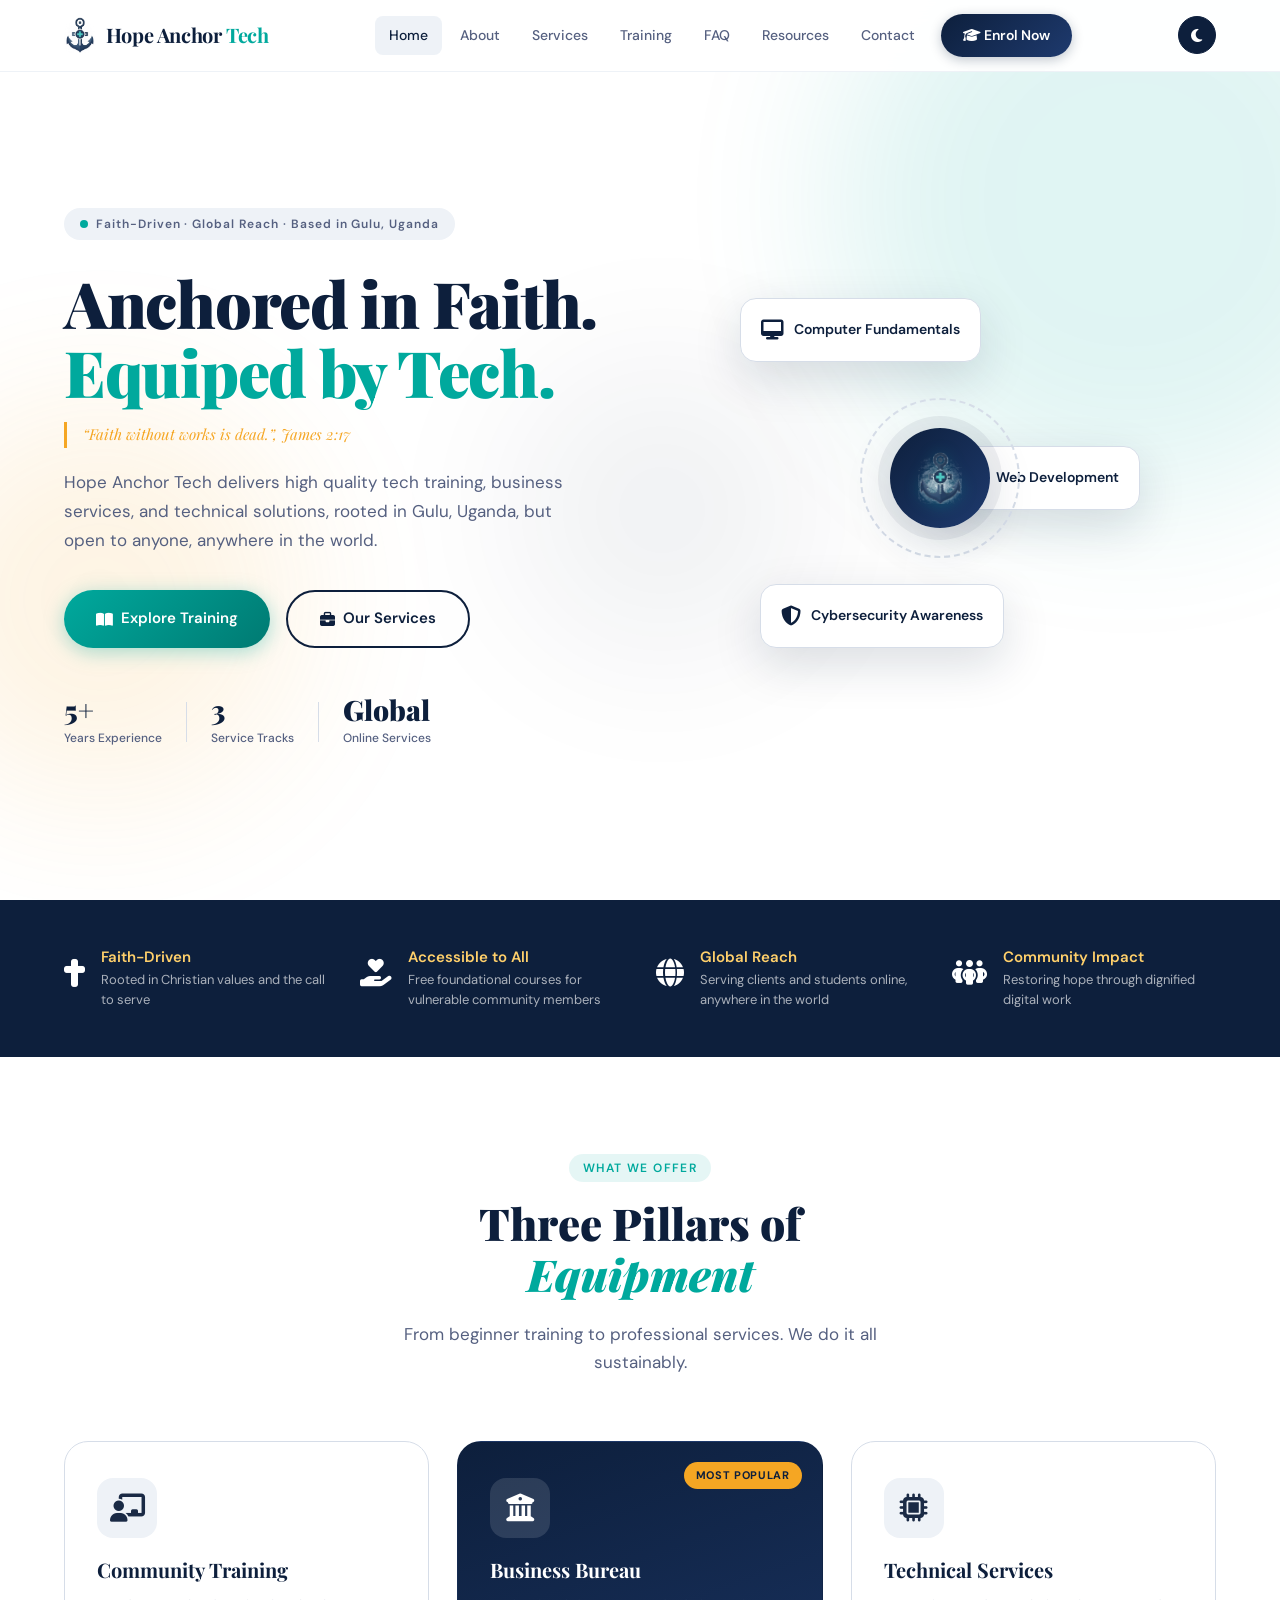
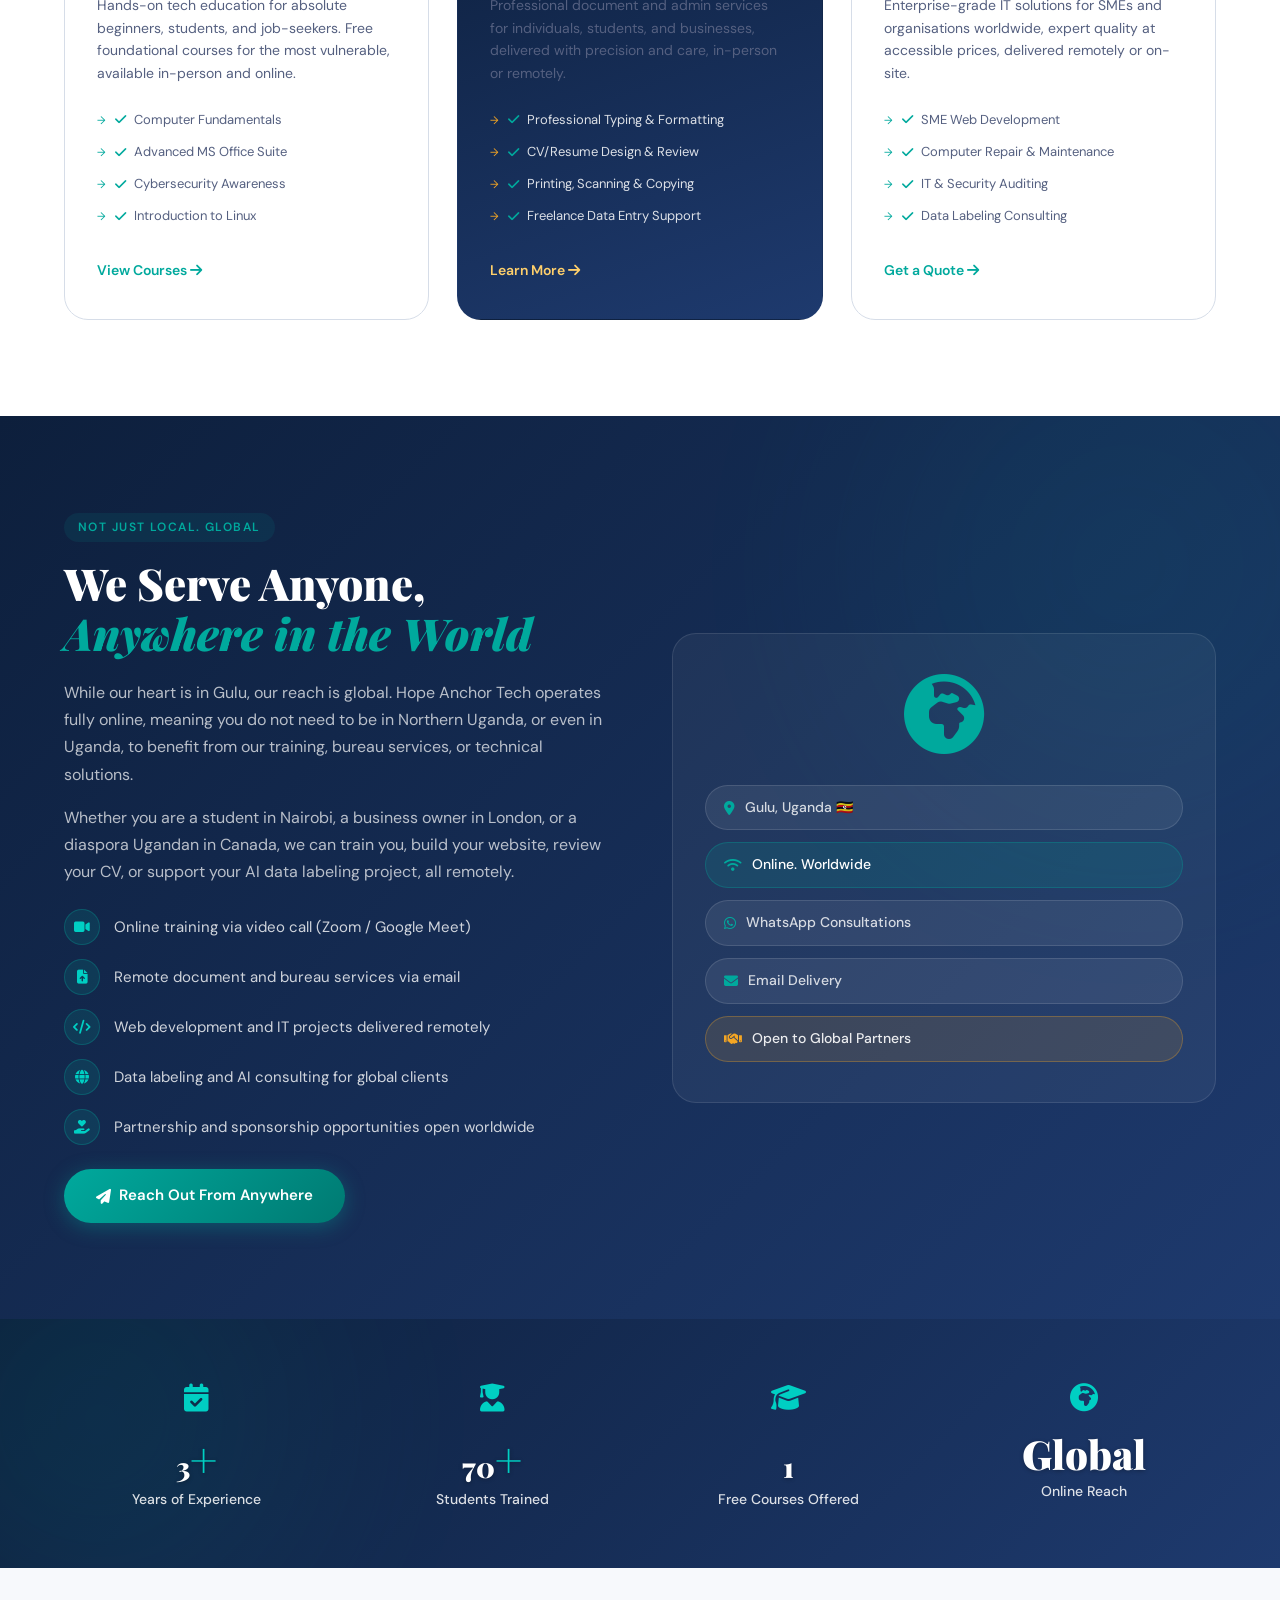
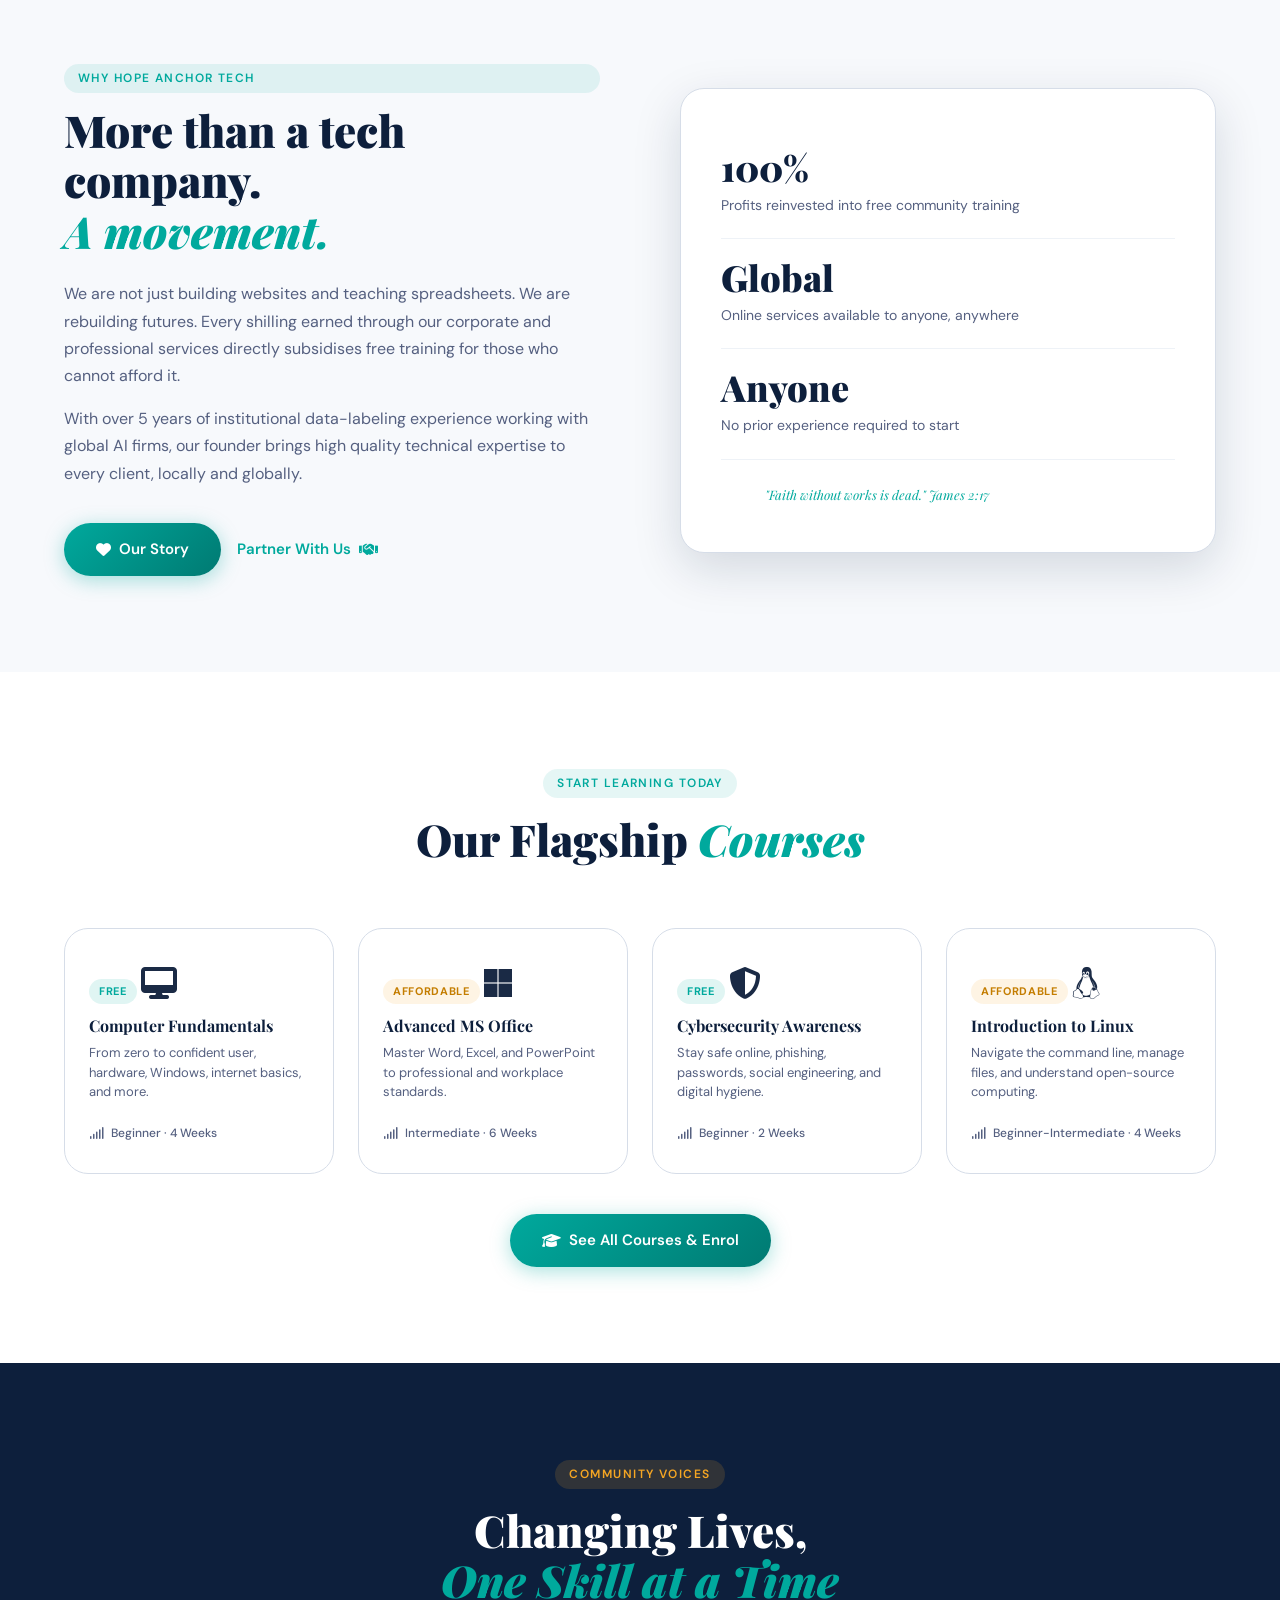
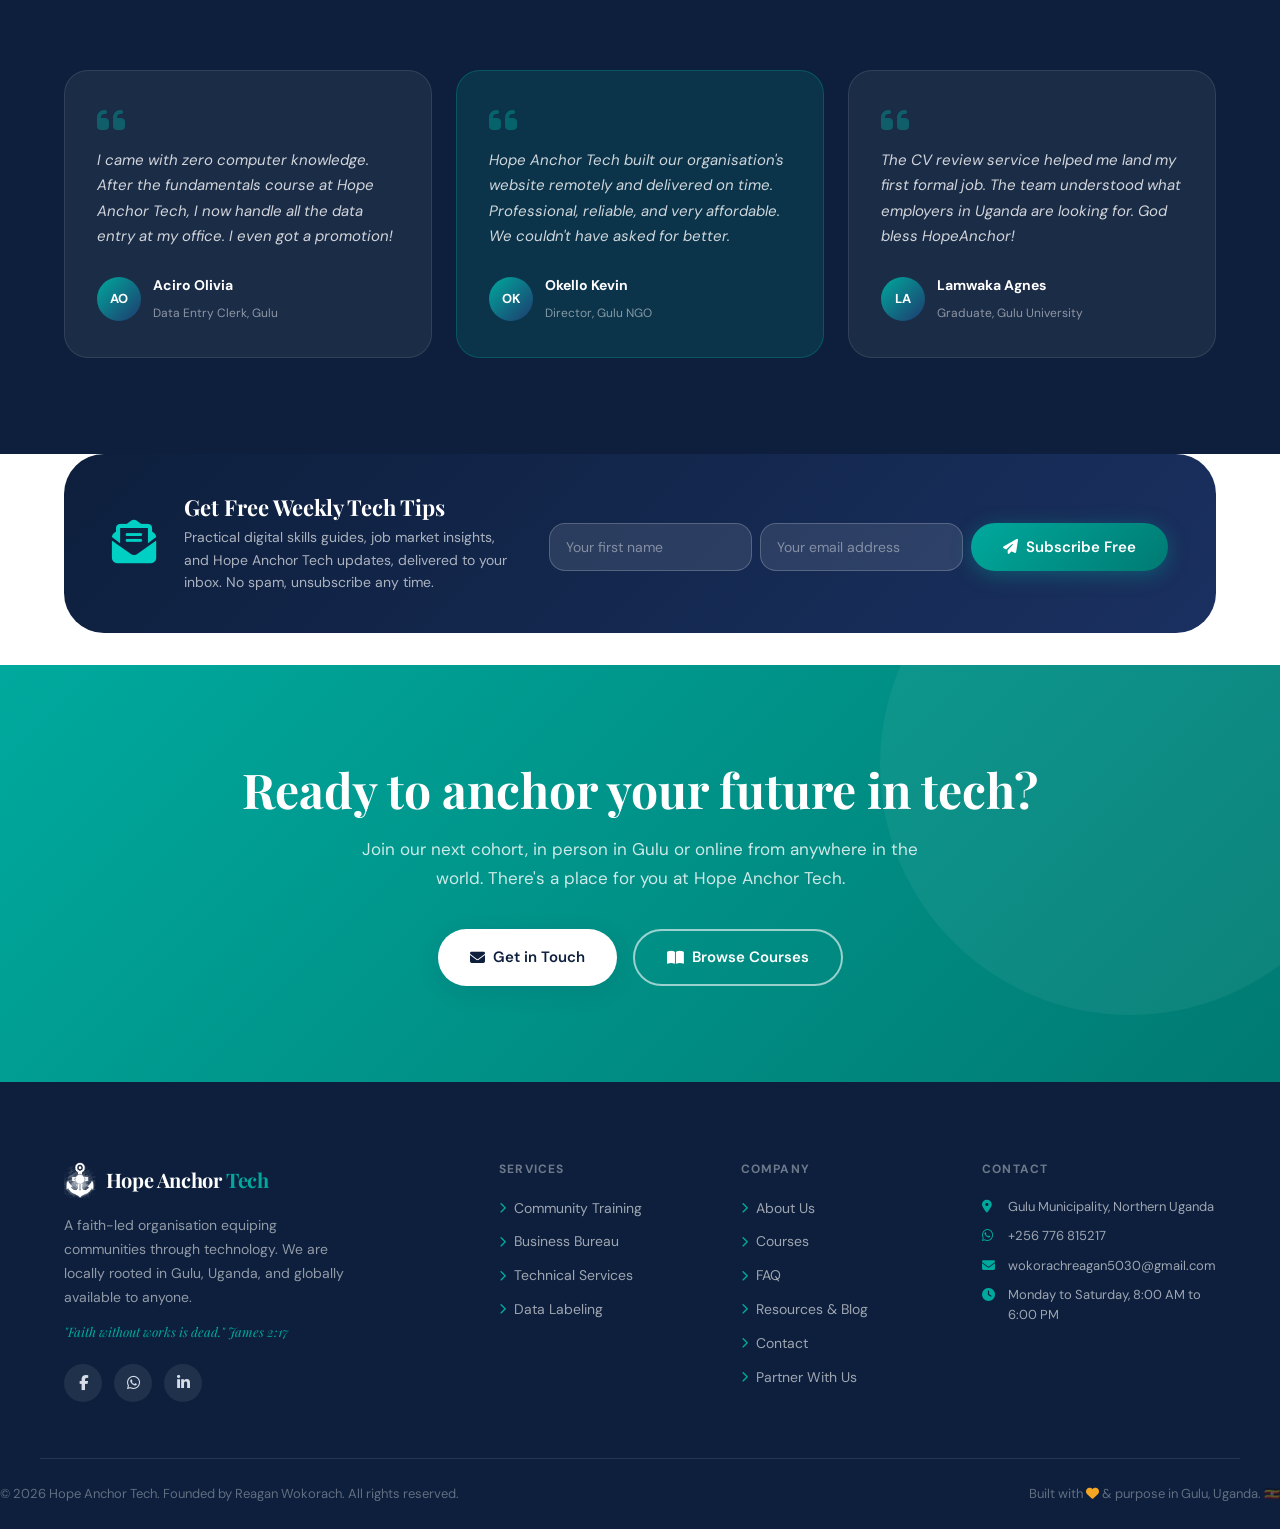
==== commit acb86d69: "Updating the page - Date and Time for the Program start" ====
--- a/index.html
+++ b/index.html
@@ -3,7 +3,7 @@
 <head>
   <meta charset="UTF-8" />
   <meta name="viewport" content="width=device-width, initial-scale=1.0" />
-  <title>Hope Anchor Tech — Free Computer Training in Gulu, Uganda | IT Services Worldwide</title>
+  <title>Hope Anchor Tech. Free Computer Training in Gulu, Uganda | IT Services Worldwide</title>
   <meta name="description" content="Hope Anchor Tech offers free and affordable computer training, web development, CV design, and IT services from Gulu, Northern Uganda. Enrol online from anywhere in the world." />
   <link rel="icon" type="image/svg+xml" href="favicon.svg" />
   <link rel="canonical" href="https://hopeanchortech.netlify.app/" />
@@ -43,7 +43,7 @@
         "@id": "https://hopeanchortech.netlify.app/#organization",
         "name": "Hope Anchor Tech",
         "alternateName": "HopeAnchorTech",
-        "description": "Faith-driven tech social enterprise in Gulu, Uganda offering computer training, business bureau services, and IT solutions — locally and online worldwide.",
+        "description": "Faith-driven tech social enterprise in Gulu, Uganda offering computer training, business bureau services, and IT solutions. We are local to Gulu and open to anyone online worldwide.",
         "url": "https://hopeanchortech.netlify.app/",
         "logo": {
           "@type": "ImageObject",
@@ -163,11 +163,11 @@
       </div>
       <h1 class="hero-title">
         <span class="title-line">Anchored in Faith.</span>
-        <span class="title-line accent-line">Empowered by Tech.</span>
+        <span class="title-line accent-line">Equiped by Tech.</span>
       </h1>
-      <p class="hero-verse">&ldquo;Faith without works is dead.&rdquo; — James 2:17</p>
+      <p class="hero-verse">&ldquo;Faith without works is dead.&rdquo;, James 2:17</p>
       <p class="hero-sub">
-        Hope Anchor Tech delivers world-class tech training, business services, and technical solutions — rooted in Gulu, Uganda, but open to anyone, anywhere in the world.
+        Hope Anchor Tech delivers high quality tech training, business services, and technical solutions, rooted in Gulu, Uganda, but open to anyone, anywhere in the world.
       </p>
       <div class="hero-actions">
         <a href="training.html" class="btn btn-primary"><i class="fa-solid fa-book-open"></i> Explore Training</a>
@@ -228,7 +228,7 @@
           <span class="mi-icon"><i class="fa-solid fa-globe"></i></span>
           <div>
             <h4>Global Reach</h4>
-            <p>Serving clients and students online — anywhere in the world</p>
+            <p>Serving clients and students online, anywhere in the world</p>
           </div>
         </div>
         <div class="mission-item">
@@ -247,8 +247,8 @@
     <div class="container">
       <div class="section-header">
         <span class="section-tag">What We Offer</span>
-        <h2 class="section-title">Three Pillars of<br><em>Empowerment</em></h2>
-        <p class="section-sub">From beginner training to professional services — we do it all, sustainably.</p>
+        <h2 class="section-title">Three Pillars of<br><em>Equipment</em></h2>
+        <p class="section-sub">From beginner training to professional services. We do it all sustainably.</p>
       </div>
       <div class="pillars-grid">
         <!-- Pillar 1 — links to services.html#training -->
@@ -257,7 +257,7 @@
             <span class="pillar-icon"><i class="fa-solid fa-chalkboard-user"></i></span>
           </div>
           <h3>Community Training</h3>
-          <p>Hands-on tech education for absolute beginners, students, and job-seekers. Free foundational courses for the most vulnerable — available in-person and online.</p>
+          <p>Hands-on tech education for absolute beginners, students, and job-seekers. Free foundational courses for the most vulnerable, available in-person and online.</p>
           <ul class="pillar-list">
             <li><i class="fa-solid fa-check"></i> Computer Fundamentals</li>
             <li><i class="fa-solid fa-check"></i> Advanced MS Office Suite</li>
@@ -273,7 +273,7 @@
             <span class="pillar-icon"><i class="fa-solid fa-building-columns"></i></span>
           </div>
           <h3>Business Bureau</h3>
-          <p>Professional document and admin services for individuals, students, and businesses — delivered with precision and care, in-person or remotely.</p>
+          <p>Professional document and admin services for individuals, students, and businesses, delivered with precision and care, in-person or remotely.</p>
           <ul class="pillar-list">
             <li><i class="fa-solid fa-check"></i> Professional Typing &amp; Formatting</li>
             <li><i class="fa-solid fa-check"></i> CV/Resume Design &amp; Review</li>
@@ -288,7 +288,7 @@
             <span class="pillar-icon"><i class="fa-solid fa-microchip"></i></span>
           </div>
           <h3>Technical Services</h3>
-          <p>Enterprise-grade IT solutions for SMEs and organisations worldwide — expert quality at accessible prices, delivered remotely or on-site.</p>
+          <p>Enterprise-grade IT solutions for SMEs and organisations worldwide, expert quality at accessible prices, delivered remotely or on-site.</p>
           <ul class="pillar-list">
             <li><i class="fa-solid fa-check"></i> SME Web Development</li>
             <li><i class="fa-solid fa-check"></i> Computer Repair &amp; Maintenance</li>
@@ -306,10 +306,10 @@
     <div class="container">
       <div class="global-reach-grid">
         <div class="gr-text">
-          <span class="section-tag">Not Just Local — Global</span>
+          <span class="section-tag">Not Just Local. Global</span>
           <h2 class="section-title">We Serve Anyone,<br><em>Anywhere in the World</em></h2>
-          <p>While our heart is in Gulu, our reach is global. Hope Anchor Tech operates fully online, meaning you do not need to be in Northern Uganda — or even in Uganda — to benefit from our training, bureau services, or technical solutions.</p>
-          <p>Whether you are a student in Nairobi, a business owner in London, or a diaspora Ugandan in Canada, we can train you, build your website, review your CV, or support your AI data labeling project — all remotely.</p>
+          <p>While our heart is in Gulu, our reach is global. Hope Anchor Tech operates fully online, meaning you do not need to be in Northern Uganda, or even in Uganda, to benefit from our training, bureau services, or technical solutions.</p>
+          <p>Whether you are a student in Nairobi, a business owner in London, or a diaspora Ugandan in Canada, we can train you, build your website, review your CV, or support your AI data labeling project, all remotely.</p>
           <div class="gr-points">
             <div class="gr-point">
               <i class="fa-solid fa-video"></i>
@@ -339,7 +339,7 @@
             <div class="gr-globe-icon"><i class="fa-solid fa-earth-africa"></i></div>
             <div class="gr-badges">
               <span class="gr-badge"><i class="fa-solid fa-location-dot"></i> Gulu, Uganda 🇺🇬</span>
-              <span class="gr-badge gr-badge-teal"><i class="fa-solid fa-wifi"></i> Online — Worldwide</span>
+              <span class="gr-badge gr-badge-teal"><i class="fa-solid fa-wifi"></i> Online. Worldwide</span>
               <span class="gr-badge"><i class="fa-brands fa-whatsapp"></i> WhatsApp Consultations</span>
               <span class="gr-badge"><i class="fa-solid fa-envelope"></i> Email Delivery</span>
               <span class="gr-badge gr-badge-gold"><i class="fa-solid fa-handshake"></i> Open to Global Partners</span>
@@ -385,7 +385,7 @@
         <span class="section-tag">Why Hope Anchor Tech</span>
         <h2 class="section-title">More than a tech company.<br><em>A movement.</em></h2>
         <p>We are not just building websites and teaching spreadsheets. We are rebuilding futures. Every shilling earned through our corporate and professional services directly subsidises free training for those who cannot afford it.</p>
-        <p>With over 5 years of institutional data-labeling experience working with global AI firms, our founder brings world-class technical expertise to every client — locally and globally.</p>
+        <p>With over 5 years of institutional data-labeling experience working with global AI firms, our founder brings high quality technical expertise to every client, locally and globally.</p>
         <div class="why-ctas">
           <a href="about.html" class="btn btn-primary"><i class="fa-solid fa-heart"></i> Our Story</a>
           <a href="contact.html" class="btn btn-ghost">Partner With Us <i class="fa-solid fa-handshake"></i></a>
@@ -408,7 +408,7 @@
           <div class="impact-verse">
             <!-- Brand logo replaces FA anchor -->
             <img src="hatLogoWhite.png" alt="Hope Anchor Tech" class="impact-logo"  loading="lazy" />
-            <em>"Faith without works is dead." — James 2:17</em>
+            <em>"Faith without works is dead." James 2:17</em>
           </div>
         </div>
       </div>
@@ -427,7 +427,7 @@
           <div class="course-tag free">Free</div>
           <span class="course-icon"><i class="fa-solid fa-desktop"></i></span>
           <h4>Computer Fundamentals</h4>
-          <p>From zero to confident user — hardware, Windows, internet basics, and more.</p>
+          <p>From zero to confident user, hardware, Windows, internet basics, and more.</p>
           <span class="course-level"><i class="fa-solid fa-signal"></i> Beginner · 4 Weeks</span>
         </div>
         <div class="course-card">
@@ -441,7 +441,7 @@
           <div class="course-tag free">Free</div>
           <span class="course-icon"><i class="fa-solid fa-shield-halved"></i></span>
           <h4>Cybersecurity Awareness</h4>
-          <p>Stay safe online — phishing, passwords, social engineering, and digital hygiene.</p>
+          <p>Stay safe online, phishing, passwords, social engineering, and digital hygiene.</p>
           <span class="course-level"><i class="fa-solid fa-signal"></i> Beginner · 2 Weeks</span>
         </div>
         <div class="course-card">
@@ -511,7 +511,7 @@
         <div class="nl-icon"><i class="fa-solid fa-envelope-open-text"></i></div>
         <div class="nl-text">
           <h3>Get Free Weekly Tech Tips</h3>
-          <p>Practical digital skills guides, job market insights, and Hope Anchor Tech updates — delivered to your inbox. No spam, unsubscribe any time.</p>
+          <p>Practical digital skills guides, job market insights, and Hope Anchor Tech updates, delivered to your inbox. No spam, unsubscribe any time.</p>
         </div>
         <form class="nl-form" name="newsletter" method="POST" data-netlify="true" netlify-honeypot="bot-field">
           <input type="hidden" name="form-name" value="newsletter" />
@@ -533,7 +533,7 @@
     <div class="cta-bg-shape"></div>
     <div class="container cta-content">
       <h2>Ready to anchor your future in tech?</h2>
-      <p>Join our next cohort — in person in Gulu or online from anywhere in the world. There's a place for you at Hope Anchor Tech.</p>
+      <p>Join our next cohort, in person in Gulu or online from anywhere in the world. There's a place for you at Hope Anchor Tech.</p>
       <div class="cta-actions">
         <a href="contact.html" class="btn btn-white"><i class="fa-solid fa-envelope"></i> Get in Touch</a>
         <a href="training.html" class="btn btn-outline-white"><i class="fa-solid fa-book-open"></i> Browse Courses</a>
@@ -550,8 +550,8 @@
           <img src="hatLogoBlack.png" alt="Hope Anchor Tech Logo" class="logo-img logo-img-footer" />
           <span class="logo-text">Hope Anchor <span class="logo-accent">Tech</span></span>
         </a>
-        <p>A faith-driven social enterprise empowering communities through technology — locally rooted in Gulu, Uganda, and globally available to anyone.</p>
-        <p class="footer-verse"><em>"Faith without works is dead." — James 2:17</em></p>
+        <p>A faith-led organisation equiping communities through technology. We are locally rooted in Gulu, Uganda, and globally available to anyone.</p>
+        <p class="footer-verse"><em>"Faith without works is dead." James 2:17</em></p>
         <div class="footer-socials">
           <a href="https://www.facebook.com/wokozreagan/" aria-label="Facebook" target="_blank" rel="noopener noreferrer"><i class="fa-brands fa-facebook-f"></i></a>
           <a href="https://wa.me/256776815217" aria-label="WhatsApp" target="_blank" rel="noopener noreferrer"><i class="fa-brands fa-whatsapp"></i></a>
@@ -584,7 +584,7 @@
           <li><i class="fa-solid fa-location-dot"></i> Gulu Municipality, Northern Uganda</li>
           <li><i class="fa-brands fa-whatsapp"></i> +256 776 815217</li>
           <li><i class="fa-solid fa-envelope"></i> wokorachreagan5030@gmail.com</li>
-          <li><i class="fa-solid fa-clock"></i> Mon–Sat: 8:00 AM – 6:00 PM</li>
+          <li><i class="fa-solid fa-clock"></i> Monday to Saturday, 8:00 AM to 6:00 PM</li>
         </ul>
       </div>
     </div>
@@ -595,11 +595,6 @@
   </footer>
 
   <!-- WhatsApp Floating Button -->
-  <a href="https://wa.me/256776815217?text=Hello%20Hope%20Anchor%20Tech%2C%20I%27d%20like%20to%20learn%20more%20about%20your%20services."
-     class="whatsapp-float" id="whatsappFloat" target="_blank" rel="noopener" aria-label="Chat on WhatsApp">
-    <i class="fa-brands fa-whatsapp"></i>
-    <span class="wa-tooltip">Chat with us on WhatsApp</span>
-  </a>
 
   <!-- Back to Top Button -->
   <button class="back-to-top" id="backToTop" aria-label="Back to top">
--- a/style.css
+++ b/style.css
@@ -3050,10 +3050,10 @@
    ============================================================ */
 .back-to-top {
   position: fixed;
-  bottom: 24px;
-  left: 24px;
-  width: 48px;
-  height: 48px;
+  bottom: 28px;
+  right: 28px;
+  width: 50px;
+  height: 50px;
   background: var(--navy);
   color: #ffffff;
   border: none;
@@ -3063,7 +3063,7 @@
   justify-content: center;
   font-size: 18px;
   cursor: pointer;
-  box-shadow: 0 4px 16px rgba(13,31,60,0.25);
+  box-shadow: 0 4px 20px rgba(13,31,60,0.30);
   z-index: 998;
   opacity: 0;
   transform: translateY(20px);
@@ -3077,9 +3077,10 @@
 }
 .back-to-top:hover {
   background: var(--teal);
+  transform: translateY(-2px);
 }
 @media (max-width: 768px) {
-  .back-to-top { width: 42px; height: 42px; font-size: 16px; bottom: 18px; left: 18px; }
+  .back-to-top { width: 44px; height: 44px; font-size: 16px; bottom: 20px; right: 20px; }
 }
 
 [data-theme="dark"] .back-to-top {
@@ -3222,36 +3223,8 @@
   color: #00CFC3 !important;
 }
 
-/* ── 3. Back-to-top: raise above footer copyright, no overlap ── */
-.back-to-top {
-  bottom: 90px !important;
-}
-@media (max-width: 768px) {
-  .back-to-top {
-    bottom: 88px !important;
-    left: 14px !important;
-  }
-}
-
-/* ── 4. WhatsApp float: always visible, stacked above back-to-top ── */
-.whatsapp-float {
-  bottom: 24px !important;
-  right: 24px !important;
-  opacity: 1 !important;
-  transform: none !important;
-  pointer-events: auto !important;
-}
-.whatsapp-float.wa-hidden {
-  opacity: 1 !important;
-  transform: none !important;
-  pointer-events: auto !important;
-}
-@media (max-width: 768px) {
-  .whatsapp-float {
-    bottom: 18px !important;
-    right: 14px !important;
-  }
-}
+
+
 
 /* ── 5. Our Values — darken value words in dark mode, remove underlines ── */
 .values-list li {
@@ -4206,3 +4179,57 @@
 [data-theme="dark"] .breadcrumb { background: rgba(255,255,255,0.03); border-color: rgba(255,255,255,0.06); }
 [data-theme="dark"] .bc-current { color: #e6edf3; }
 
+
+/* ================================================================
+   FAQ SINGLE PAGE + BUTTON LAYOUT UPDATES
+   ================================================================ */
+
+/* Single unified FAQ list */
+.faq-single-list {
+  display: flex;
+  flex-direction: column;
+  gap: 8px;
+  max-width: 840px;
+}
+
+/* Category pill labels — replace group headers */
+.faq-category-pill {
+  display: inline-flex;
+  align-items: center;
+  gap: 7px;
+  background: var(--navy);
+  color: white;
+  font-size: 12px;
+  font-weight: 700;
+  letter-spacing: 1.5px;
+  text-transform: uppercase;
+  padding: 6px 16px;
+  border-radius: 20px;
+  margin: 20px 0 8px;
+  width: fit-content;
+}
+.faq-category-pill:first-of-type { margin-top: 0; }
+.faq-category-pill i { color: var(--teal-light, #00CFC3); font-size: 13px; }
+
+[data-theme="dark"] .faq-category-pill {
+  background: rgba(255,255,255,0.1);
+  color: #e6edf3;
+}
+
+/* Back-to-top — bottom right (WhatsApp removed) */
+.back-to-top {
+  bottom: 28px !important;
+  right: 28px !important;
+  left: auto !important;
+}
+@media (max-width: 768px) {
+  .back-to-top {
+    bottom: 20px !important;
+    right: 20px !important;
+    left: auto !important;
+  }
+}
+
+/* Remove any lingering WhatsApp float styles from earlier patches */
+.whatsapp-float { display: none !important; }
+
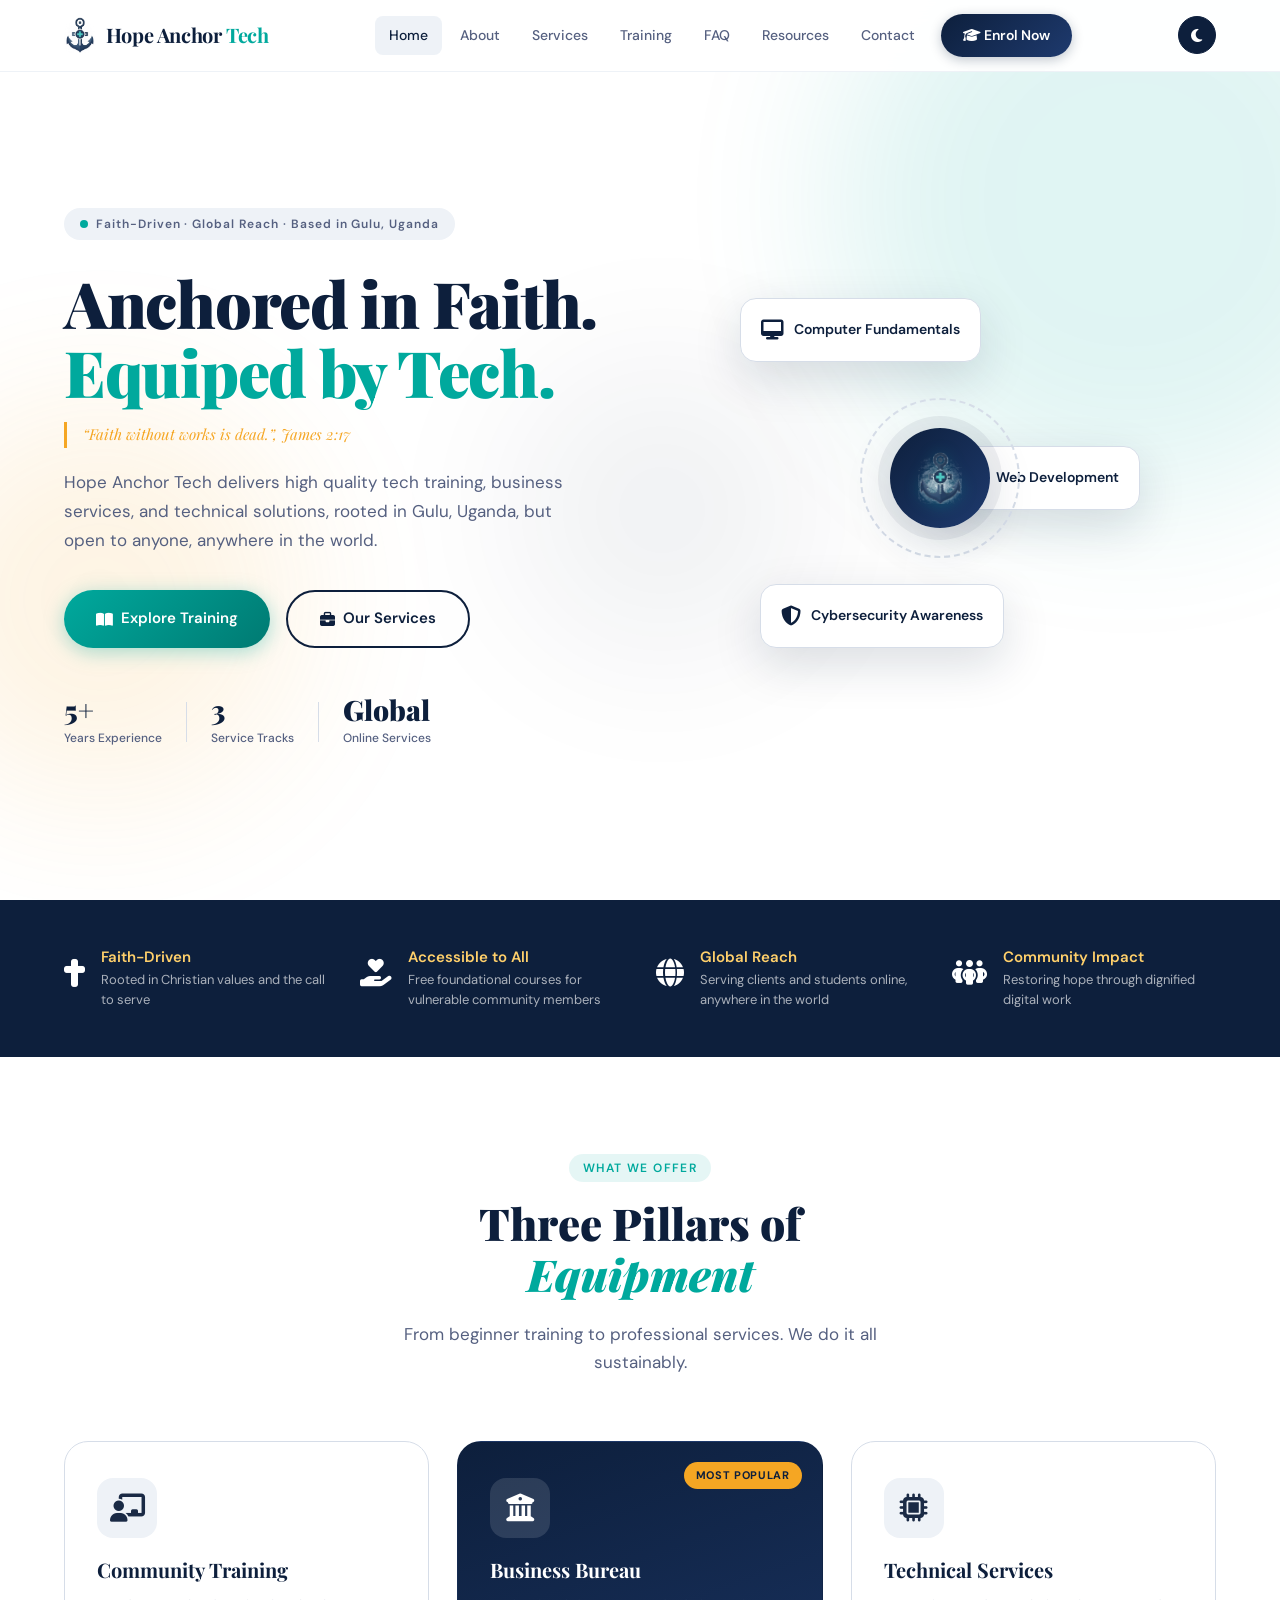
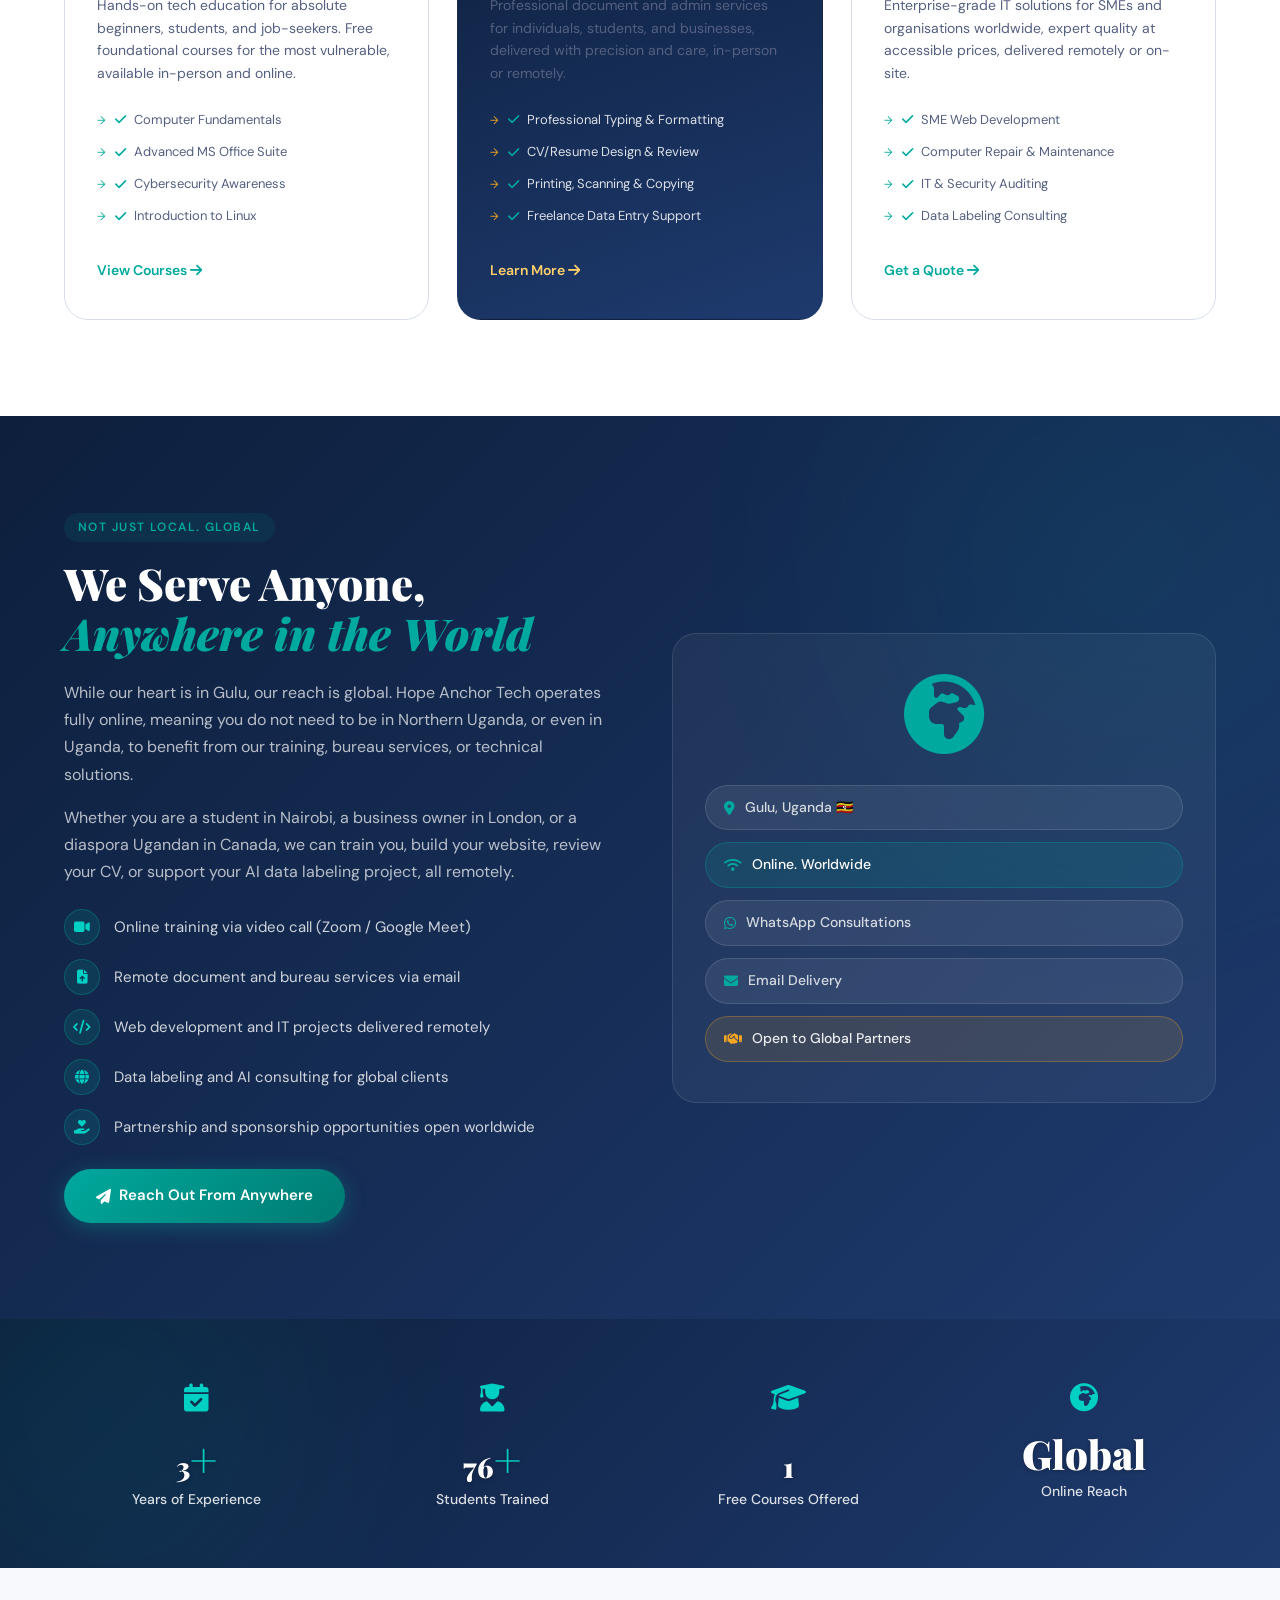
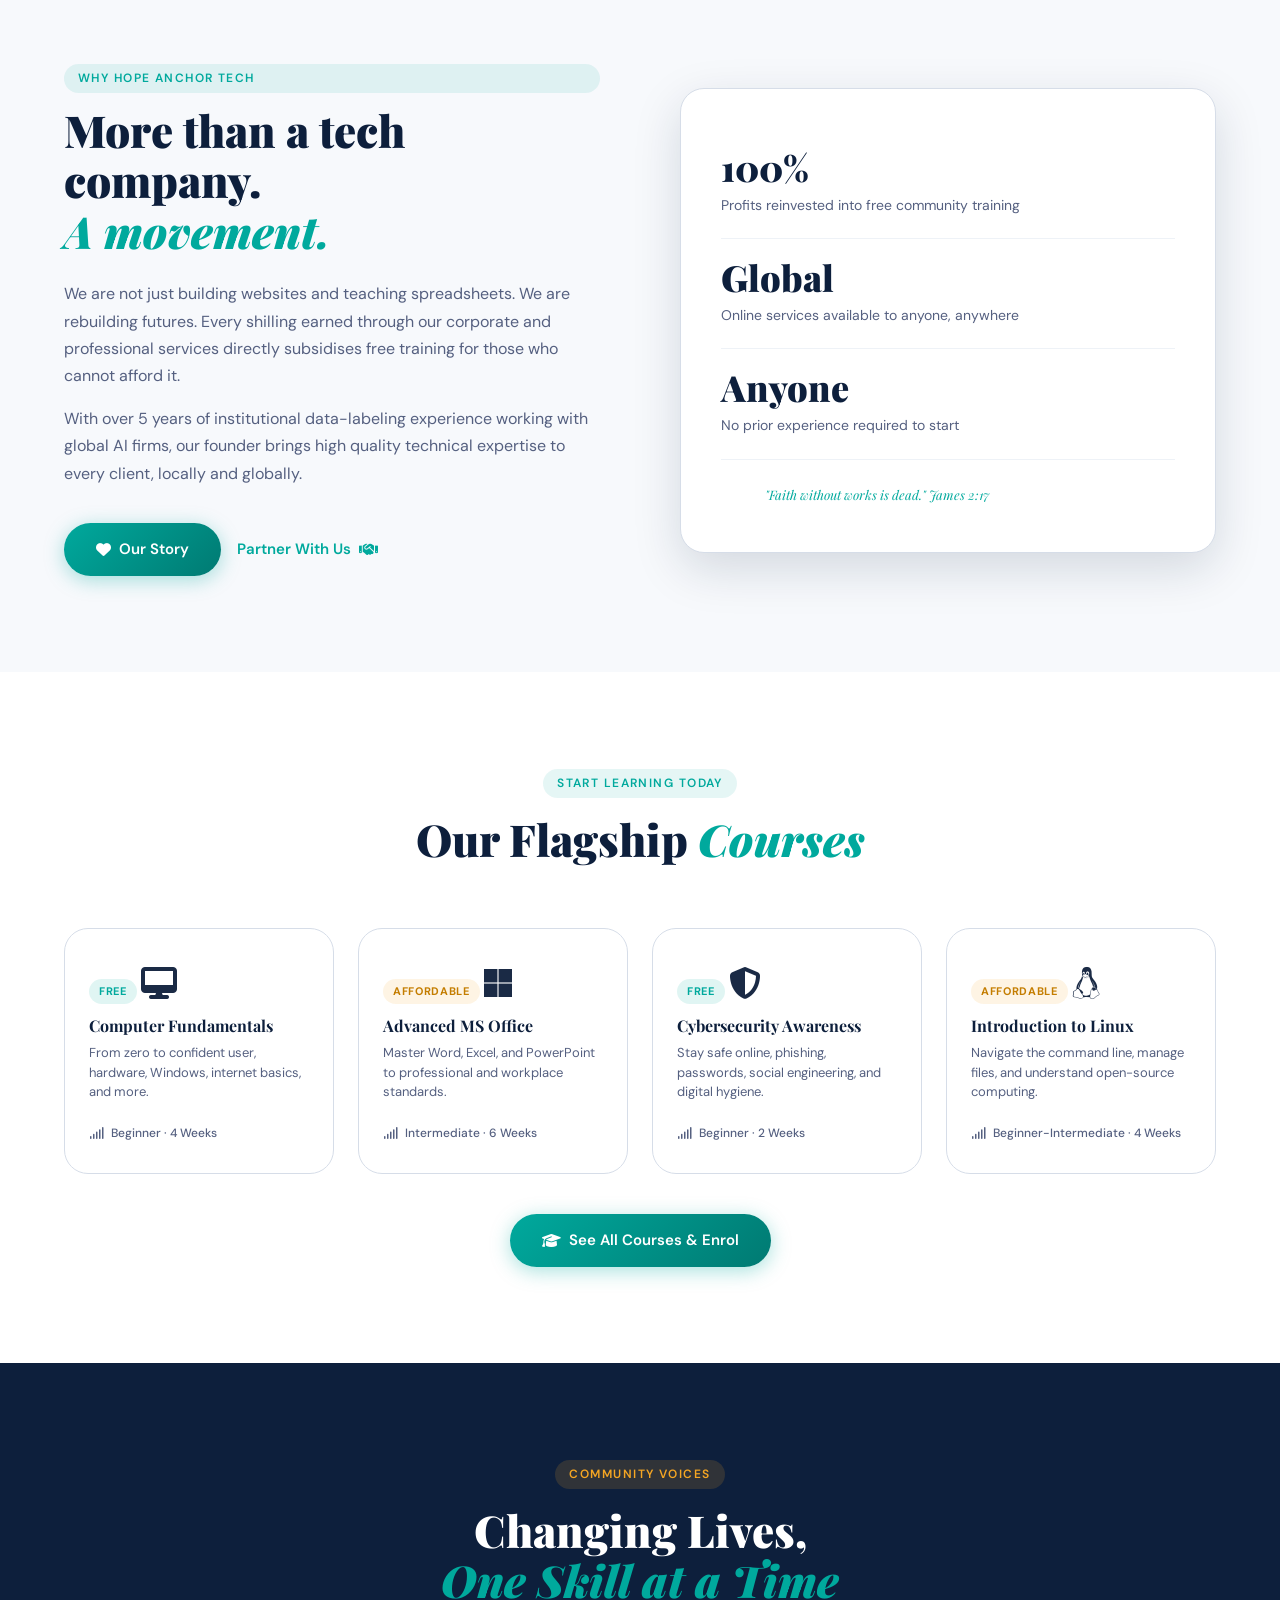
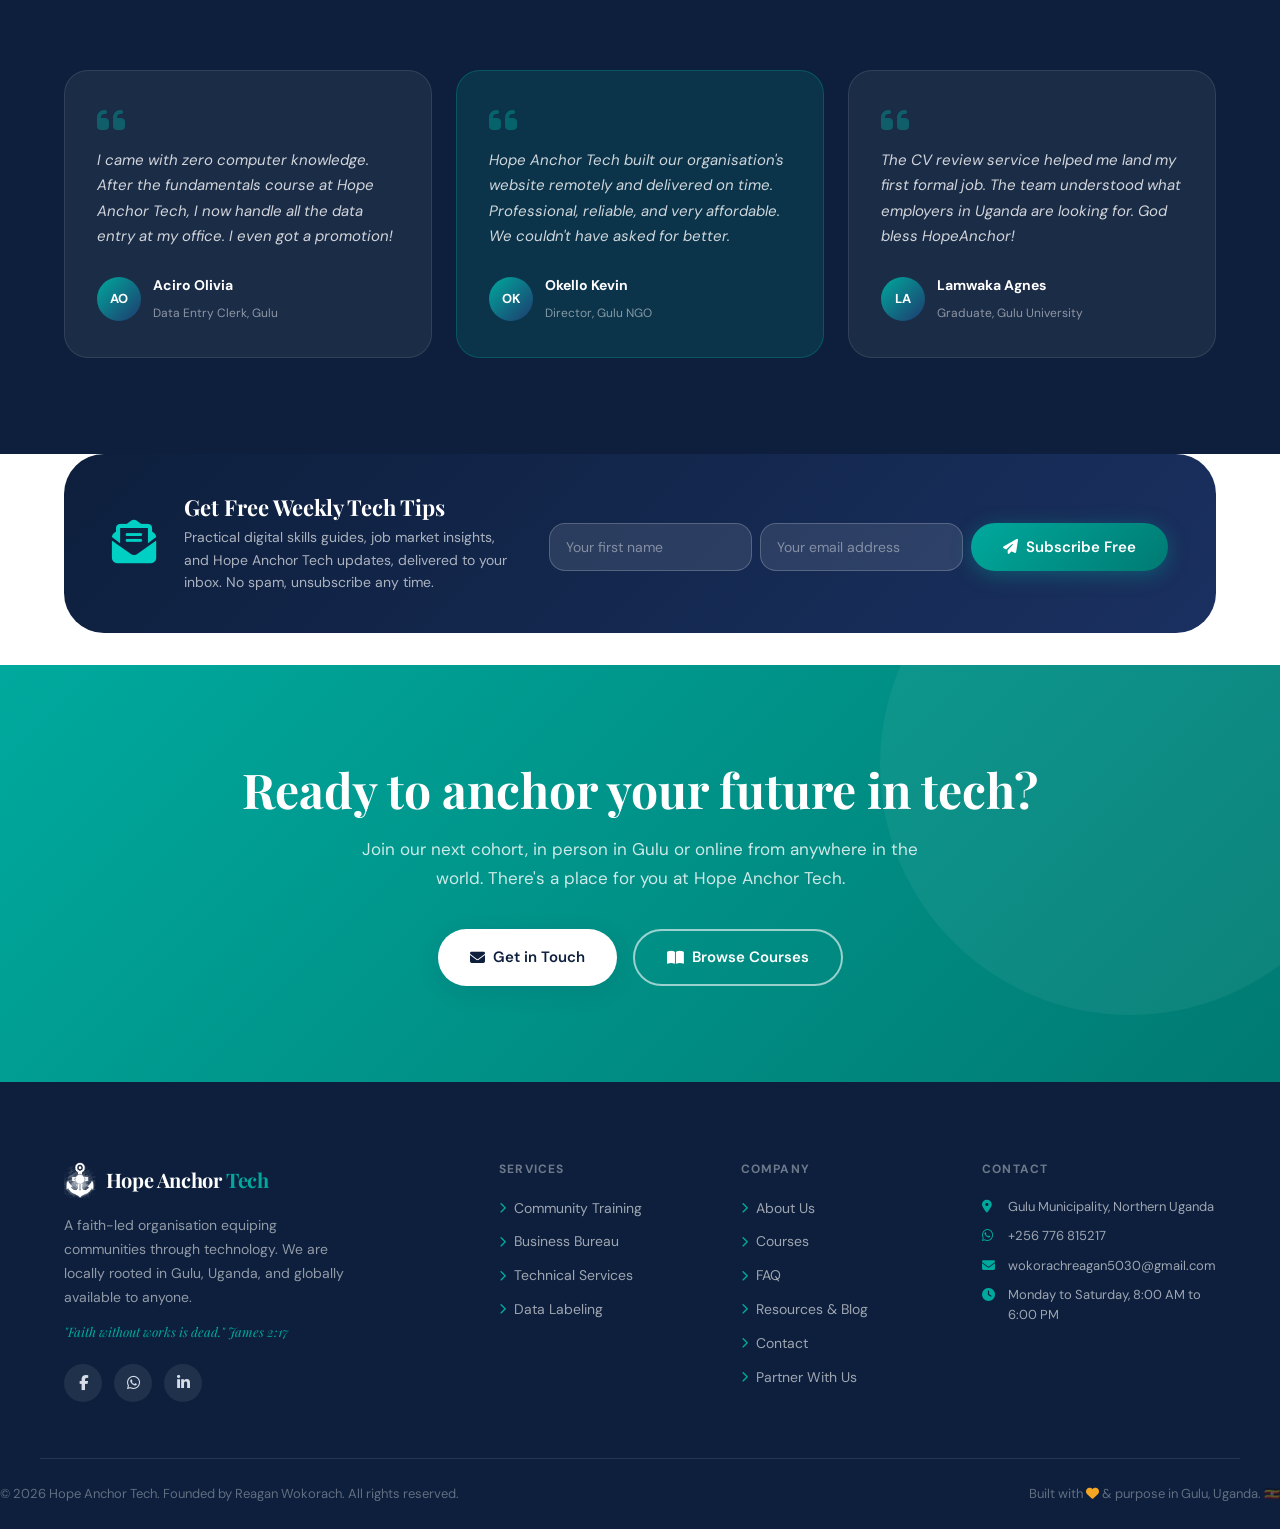
==== commit 6c327631: "Fixing the cache-issues" ====
--- a/index.html
+++ b/index.html
@@ -2,6 +2,9 @@
 <html lang="en" data-theme="light">
 <head>
   <meta charset="UTF-8" />
+  <meta http-equiv="Cache-Control" content="no-cache, no-store, must-revalidate" />
+  <meta http-equiv="Pragma" content="no-cache" />
+  <meta http-equiv="Expires" content="0" />
   <meta name="viewport" content="width=device-width, initial-scale=1.0" />
   <title>Hope Anchor Tech. Free Computer Training in Gulu, Uganda | IT Services Worldwide</title>
   <meta name="description" content="Hope Anchor Tech offers free and affordable computer training, web development, CV design, and IT services from Gulu, Northern Uganda. Enrol online from anywhere in the world." />
